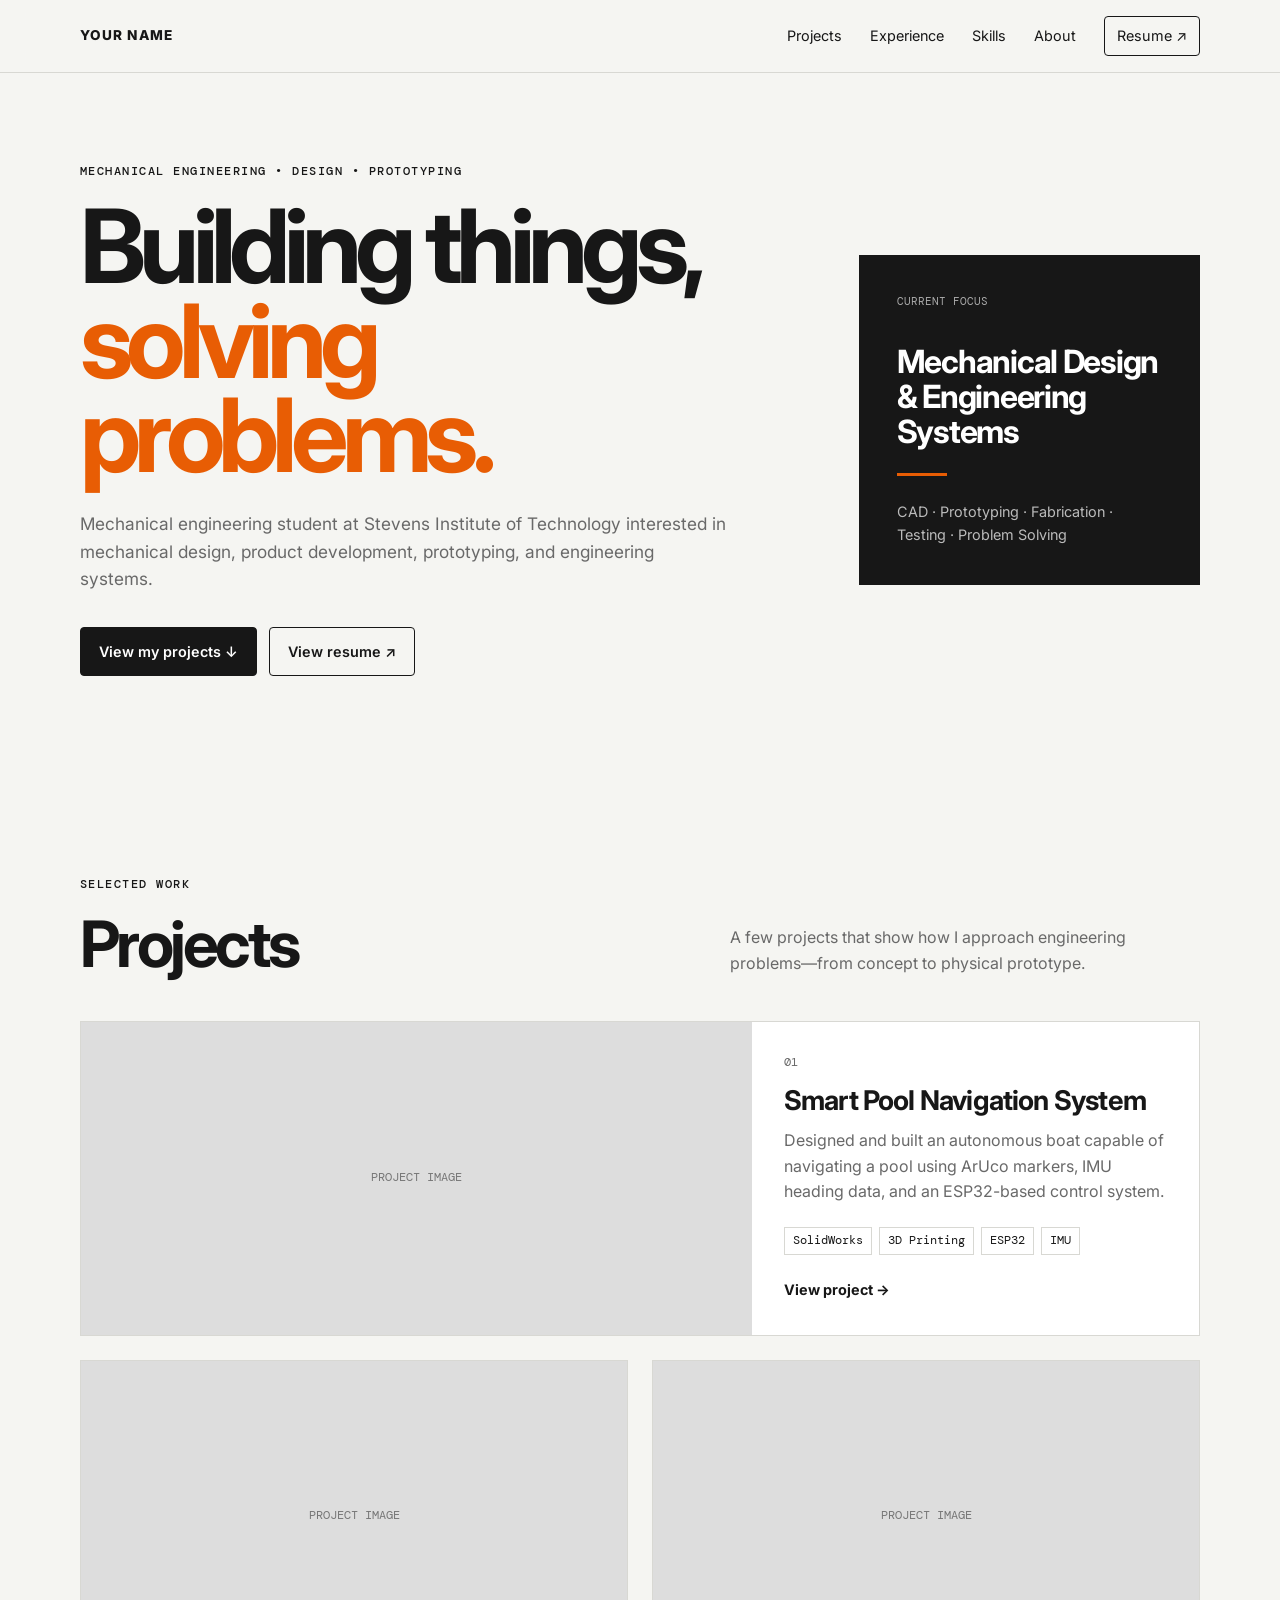
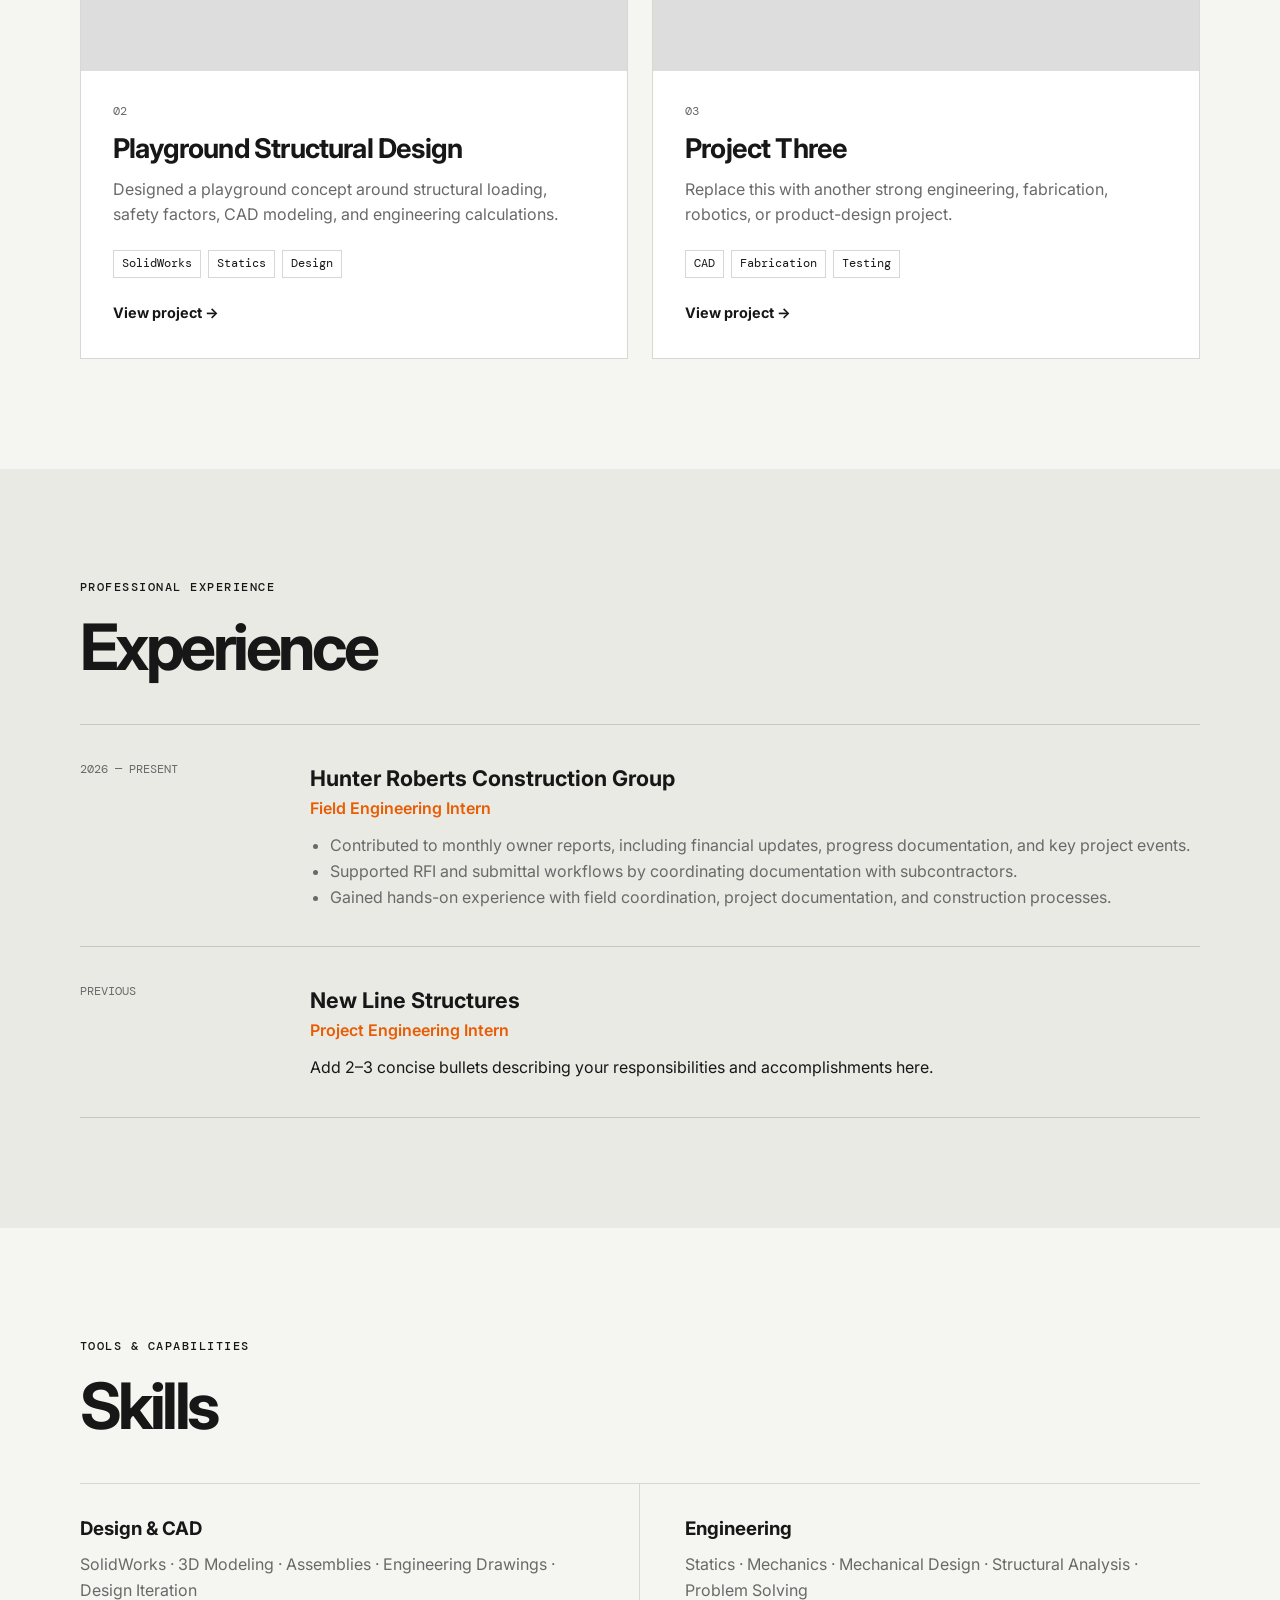
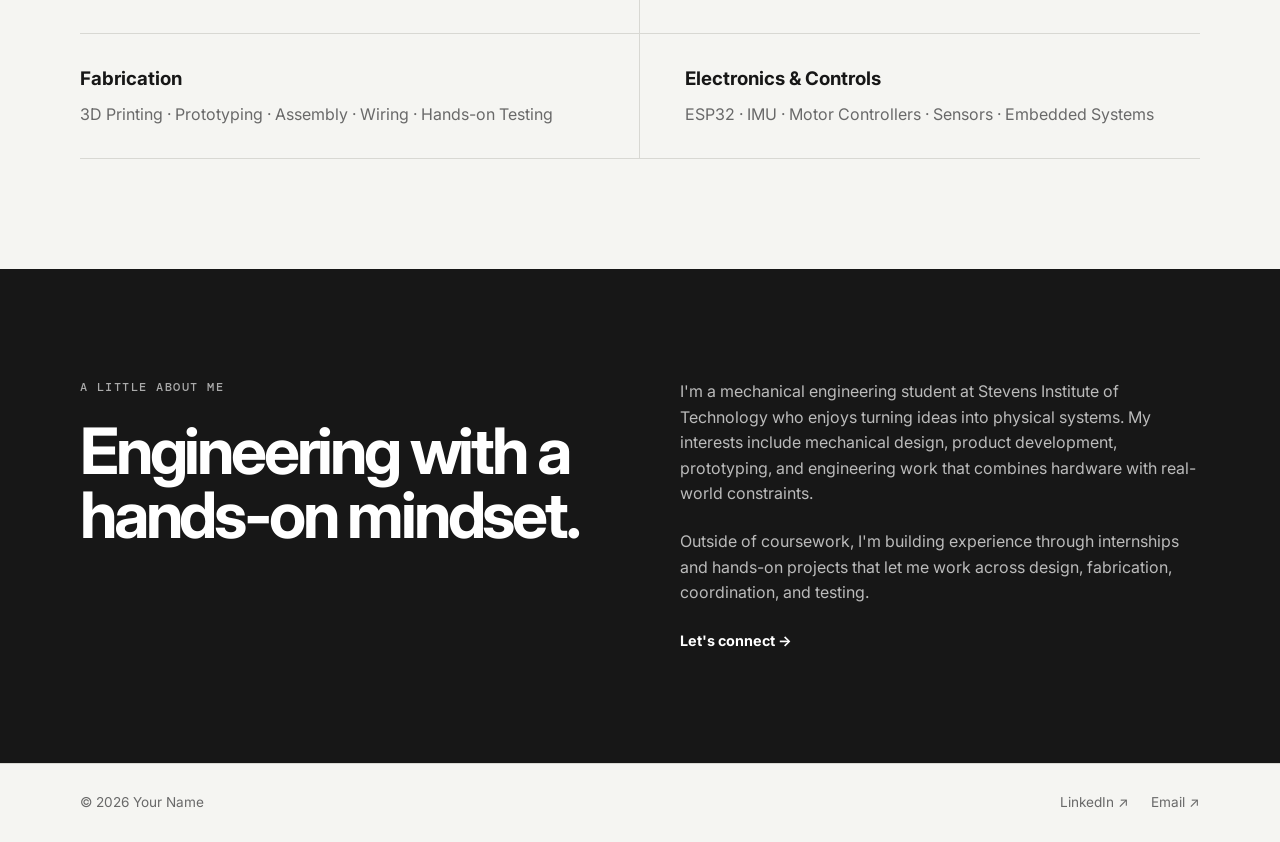
==== index.html @ c4262aea "first commit" ====
<!DOCTYPE html>
<html lang="en">
<head>
  <meta charset="UTF-8">
  <meta name="viewport" content="width=device-width, initial-scale=1.0">
  <meta name="description" content="Mechanical engineering portfolio showcasing design, prototyping, and engineering projects.">
  <title>Your Name | Mechanical Engineering Portfolio</title>
  <link rel="stylesheet" href="styles.css">
</head>
<body>
  <header class="site-header">
    <nav class="nav container">
      <a class="logo" href="#home">YOUR NAME</a>
      <div class="nav-links">
        <a href="#projects">Projects</a>
        <a href="#experience">Experience</a>
        <a href="#skills">Skills</a>
        <a href="#about">About</a>
        <a class="nav-resume" href="resume.pdf" target="_blank">Resume ↗</a>
      </div>
      <button class="menu-button" aria-label="Open menu">☰</button>
    </nav>
  </header>

  <main>
    <section id="home" class="hero container">
      <div class="hero-copy">
        <p class="eyebrow">MECHANICAL ENGINEERING • DESIGN • PROTOTYPING</p>
        <h1>Building things,<br><span>solving problems.</span></h1>
        <p class="hero-text">
          Mechanical engineering student at Stevens Institute of Technology interested in
          mechanical design, product development, prototyping, and engineering systems.
        </p>
        <div class="hero-actions">
          <a class="button primary" href="#projects">View my projects ↓</a>
          <a class="button secondary" href="resume.pdf" target="_blank">View resume ↗</a>
        </div>
      </div>
      <div class="hero-card">
        <div class="hero-card-label">CURRENT FOCUS</div>
        <h2>Mechanical Design<br>& Engineering Systems</h2>
        <div class="hero-card-line"></div>
        <p>CAD · Prototyping · Fabrication · Testing · Problem Solving</p>
      </div>
    </section>

    <section id="projects" class="section container">
      <div class="section-heading">
        <div>
          <p class="eyebrow">SELECTED WORK</p>
          <h2>Projects</h2>
        </div>
        <p class="section-intro">A few projects that show how I approach engineering problems—from concept to physical prototype.</p>
      </div>

      <div class="project-grid">
        <article class="project-card featured">
          <div class="project-image placeholder">
            <span>PROJECT IMAGE</span>
          </div>
          <div class="project-content">
            <p class="project-number">01</p>
            <h3>Smart Pool Navigation System</h3>
            <p>
              Designed and built an autonomous boat capable of navigating a pool using
              ArUco markers, IMU heading data, and an ESP32-based control system.
            </p>
            <div class="tags">
              <span>SolidWorks</span><span>3D Printing</span><span>ESP32</span><span>IMU</span>
            </div>
            <a class="text-link" href="projects/smart-pool.html">View project →</a>
          </div>
        </article>

        <article class="project-card">
          <div class="project-image placeholder">
            <span>PROJECT IMAGE</span>
          </div>
          <div class="project-content">
            <p class="project-number">02</p>
            <h3>Playground Structural Design</h3>
            <p>
              Designed a playground concept around structural loading, safety factors,
              CAD modeling, and engineering calculations.
            </p>
            <div class="tags">
              <span>SolidWorks</span><span>Statics</span><span>Design</span>
            </div>
            <a class="text-link" href="projects/playground.html">View project →</a>
          </div>
        </article>

        <article class="project-card">
          <div class="project-image placeholder">
            <span>PROJECT IMAGE</span>
          </div>
          <div class="project-content">
            <p class="project-number">03</p>
            <h3>Project Three</h3>
            <p>Replace this with another strong engineering, fabrication, robotics, or product-design project.</p>
            <div class="tags">
              <span>CAD</span><span>Fabrication</span><span>Testing</span>
            </div>
            <a class="text-link" href="projects/project-three.html">View project →</a>
          </div>
        </article>
      </div>
    </section>

    <section id="experience" class="section section-alt">
      <div class="container">
        <div class="section-heading">
          <div>
            <p class="eyebrow">PROFESSIONAL EXPERIENCE</p>
            <h2>Experience</h2>
          </div>
        </div>

        <div class="experience-list">
          <article class="experience-item">
            <div class="experience-date">2026 — PRESENT</div>
            <div>
              <h3>Hunter Roberts Construction Group</h3>
              <p class="role">Field Engineering Intern</p>
              <ul>
                <li>Contributed to monthly owner reports, including financial updates, progress documentation, and key project events.</li>
                <li>Supported RFI and submittal workflows by coordinating documentation with subcontractors.</li>
                <li>Gained hands-on experience with field coordination, project documentation, and construction processes.</li>
              </ul>
            </div>
          </article>

          <article class="experience-item">
            <div class="experience-date">PREVIOUS</div>
            <div>
              <h3>New Line Structures</h3>
              <p class="role">Project Engineering Intern</p>
              <p>Add 2–3 concise bullets describing your responsibilities and accomplishments here.</p>
            </div>
          </article>
        </div>
      </div>
    </section>

    <section id="skills" class="section container">
      <div class="section-heading">
        <div>
          <p class="eyebrow">TOOLS & CAPABILITIES</p>
          <h2>Skills</h2>
        </div>
      </div>

      <div class="skills-grid">
        <div class="skill-group">
          <h3>Design & CAD</h3>
          <p>SolidWorks · 3D Modeling · Assemblies · Engineering Drawings · Design Iteration</p>
        </div>
        <div class="skill-group">
          <h3>Engineering</h3>
          <p>Statics · Mechanics · Mechanical Design · Structural Analysis · Problem Solving</p>
        </div>
        <div class="skill-group">
          <h3>Fabrication</h3>
          <p>3D Printing · Prototyping · Assembly · Wiring · Hands-on Testing</p>
        </div>
        <div class="skill-group">
          <h3>Electronics & Controls</h3>
          <p>ESP32 · IMU · Motor Controllers · Sensors · Embedded Systems</p>
        </div>
      </div>
    </section>

    <section id="about" class="section about-section">
      <div class="container about-grid">
        <div>
          <p class="eyebrow">A LITTLE ABOUT ME</p>
          <h2>Engineering with a hands-on mindset.</h2>
        </div>
        <div>
          <p>
            I'm a mechanical engineering student at Stevens Institute of Technology who
            enjoys turning ideas into physical systems. My interests include mechanical
            design, product development, prototyping, and engineering work that combines
            hardware with real-world constraints.
          </p>
          <p>
            Outside of coursework, I'm building experience through internships and
            hands-on projects that let me work across design, fabrication, coordination,
            and testing.
          </p>
          <a class="text-link" href="mailto:your.email@example.com">Let's connect →</a>
        </div>
      </div>
    </section>
  </main>

  <footer class="footer">
    <div class="container footer-inner">
      <p>© 2026 Your Name</p>
      <div>
        <a href="https://www.linkedin.com/" target="_blank" rel="noopener">LinkedIn ↗</a>
        <a href="mailto:your.email@example.com">Email ↗</a>
      </div>
    </div>
  </footer>

  <script src="script.js"></script>
</body>
</html>
---- styles.css ----
@import url('https://fonts.googleapis.com/css2?family=DM+Mono:wght@400;500&family=Inter:wght@400;500;600;700;800&display=swap');

:root {
  --bg: #f5f5f2;
  --surface: #ffffff;
  --text: #171717;
  --muted: #696969;
  --line: #d8d8d3;
  --accent: #e85d04;
  --max: 1120px;
}

* { box-sizing: border-box; margin: 0; padding: 0; }

html { scroll-behavior: smooth; }

body {
  background: var(--bg);
  color: var(--text);
  font-family: Inter, Arial, sans-serif;
  line-height: 1.6;
}

a { color: inherit; text-decoration: none; }

.container {
  width: min(calc(100% - 48px), var(--max));
  margin-inline: auto;
}

.site-header {
  position: sticky;
  top: 0;
  z-index: 10;
  background: rgba(245,245,242,.92);
  backdrop-filter: blur(12px);
  border-bottom: 1px solid var(--line);
}

.nav {
  height: 72px;
  display: flex;
  align-items: center;
  justify-content: space-between;
}

.logo {
  font-size: .85rem;
  font-weight: 800;
  letter-spacing: .08em;
}

.nav-links { display: flex; gap: 28px; align-items: center; font-size: .9rem; }
.nav-links a:hover, .footer a:hover, .text-link:hover { color: var(--accent); }
.nav-resume { border: 1px solid var(--text); padding: 7px 12px; border-radius: 4px; }
.menu-button { display: none; background: none; border: 0; font-size: 1.4rem; }

.hero {
  min-height: 680px;
  display: grid;
  grid-template-columns: 1.35fr .65fr;
  align-items: center;
  gap: 70px;
  padding-block: 90px;
}

.eyebrow {
  font-family: "DM Mono", monospace;
  font-size: .72rem;
  letter-spacing: .13em;
  font-weight: 500;
  margin-bottom: 18px;
}

.hero h1 {
  font-size: clamp(3.6rem, 8vw, 7rem);
  line-height: .92;
  letter-spacing: -.065em;
  margin-bottom: 28px;
}

.hero h1 span { color: var(--accent); }

.hero-text {
  max-width: 650px;
  color: var(--muted);
  font-size: 1.08rem;
}

.hero-actions { display: flex; gap: 12px; margin-top: 34px; flex-wrap: wrap; }

.button {
  display: inline-block;
  padding: 12px 18px;
  border: 1px solid var(--text);
  border-radius: 4px;
  font-weight: 600;
  font-size: .9rem;
}
.button.primary { background: var(--text); color: white; }
.button:hover { transform: translateY(-1px); }

.hero-card {
  background: var(--text);
  color: white;
  padding: 38px;
  min-height: 330px;
  display: flex;
  flex-direction: column;
  justify-content: flex-end;
}
.hero-card-label { font-family: "DM Mono", monospace; font-size: .7rem; color: #aaa; margin-bottom: auto; }
.hero-card h2 { font-size: 2rem; line-height: 1.1; letter-spacing: -.04em; }
.hero-card-line { width: 50px; height: 3px; background: var(--accent); margin: 24px 0; }
.hero-card p { color: #bbb; font-size: .9rem; }

.section { padding-block: 110px; }
.section-alt { background: #eaeae5; padding-block: 110px; }

.section-heading {
  display: flex;
  justify-content: space-between;
  gap: 40px;
  align-items: end;
  margin-bottom: 45px;
}
.section h2 { font-size: clamp(2.5rem, 5vw, 4rem); letter-spacing: -.055em; line-height: 1; }
.section-intro { max-width: 470px; color: var(--muted); }

.project-grid { display: grid; grid-template-columns: repeat(2, 1fr); gap: 24px; }
.project-card { background: var(--surface); border: 1px solid var(--line); }
.project-card.featured { grid-column: span 2; display: grid; grid-template-columns: 1.2fr .8fr; }
.project-image {
  min-height: 310px;
  display: grid;
  place-items: center;
  background: #ddd;
}
.placeholder span { font-family: "DM Mono", monospace; font-size: .72rem; color: #777; }
.project-content { padding: 32px; }
.project-number { font-family: "DM Mono", monospace; font-size: .72rem; color: var(--accent); margin-bottom: 12px; }
.project-content h3 { font-size: 1.7rem; line-height: 1.15; margin-bottom: 12px; letter-spacing: -.03em; }
.project-content p { color: var(--muted); }
.tags { display: flex; flex-wrap: wrap; gap: 7px; margin: 22px 0; }
.tags span { border: 1px solid var(--line); padding: 4px 8px; font-size: .72rem; font-family: "DM Mono", monospace; }
.text-link { font-weight: 700; font-size: .9rem; }

.experience-list { border-top: 1px solid #c8c8c3; }
.experience-item {
  display: grid;
  grid-template-columns: 190px 1fr;
  gap: 40px;
  padding: 36px 0;
  border-bottom: 1px solid #c8c8c3;
}
.experience-date { font-family: "DM Mono", monospace; font-size: .72rem; color: var(--muted); }
.experience-item h3 { font-size: 1.35rem; }
.role { color: var(--accent); font-weight: 600; margin-bottom: 12px; }
.experience-item ul { padding-left: 20px; color: var(--muted); }

.skills-grid { display: grid; grid-template-columns: repeat(2, 1fr); border-top: 1px solid var(--line); }
.skill-group { padding: 30px 0; border-bottom: 1px solid var(--line); }
.skill-group:nth-child(odd) { padding-right: 45px; border-right: 1px solid var(--line); }
.skill-group:nth-child(even) { padding-left: 45px; }
.skill-group h3 { margin-bottom: 8px; }
.skill-group p { color: var(--muted); }

.about-section { background: var(--text); color: white; }
.about-grid { display: grid; grid-template-columns: 1fr 1fr; gap: 80px; }
.about-section .eyebrow { color: #aaa; }
.about-section h2 { font-size: clamp(2.4rem, 5vw, 4.5rem); line-height: 1; letter-spacing: -.05em; }
.about-section p { color: #bbb; margin-bottom: 22px; }
.about-section .text-link { color: white; }

.footer { padding: 28px 0; border-top: 1px solid var(--line); }
.footer-inner { display: flex; justify-content: space-between; color: var(--muted); font-size: .85rem; }
.footer-inner div { display: flex; gap: 22px; }

@media (max-width: 800px) {
  .container { width: min(calc(100% - 32px), var(--max)); }
  .nav-links { display: none; position: absolute; top: 72px; left: 0; right: 0; background: var(--bg); padding: 20px 24px; border-bottom: 1px solid var(--line); flex-direction: column; align-items: flex-start; }
  .nav-links.open { display: flex; }
  .menu-button { display: block; }
  .hero { grid-template-columns: 1fr; min-height: auto; padding-block: 80px; }
  .hero-card { min-height: 260px; }
  .section-heading { display: block; }
  .section-intro { margin-top: 20px; }
  .project-grid { grid-template-columns: 1fr; }
  .project-card.featured { grid-column: auto; display: block; }
  .experience-item { grid-template-columns: 1fr; gap: 8px; }
  .skills-grid { grid-template-columns: 1fr; }
  .skill-group:nth-child(odd) { padding-right: 0; border-right: 0; }
  .skill-group:nth-child(even) { padding-left: 0; }
  .about-grid { grid-template-columns: 1fr; gap: 40px; }
}
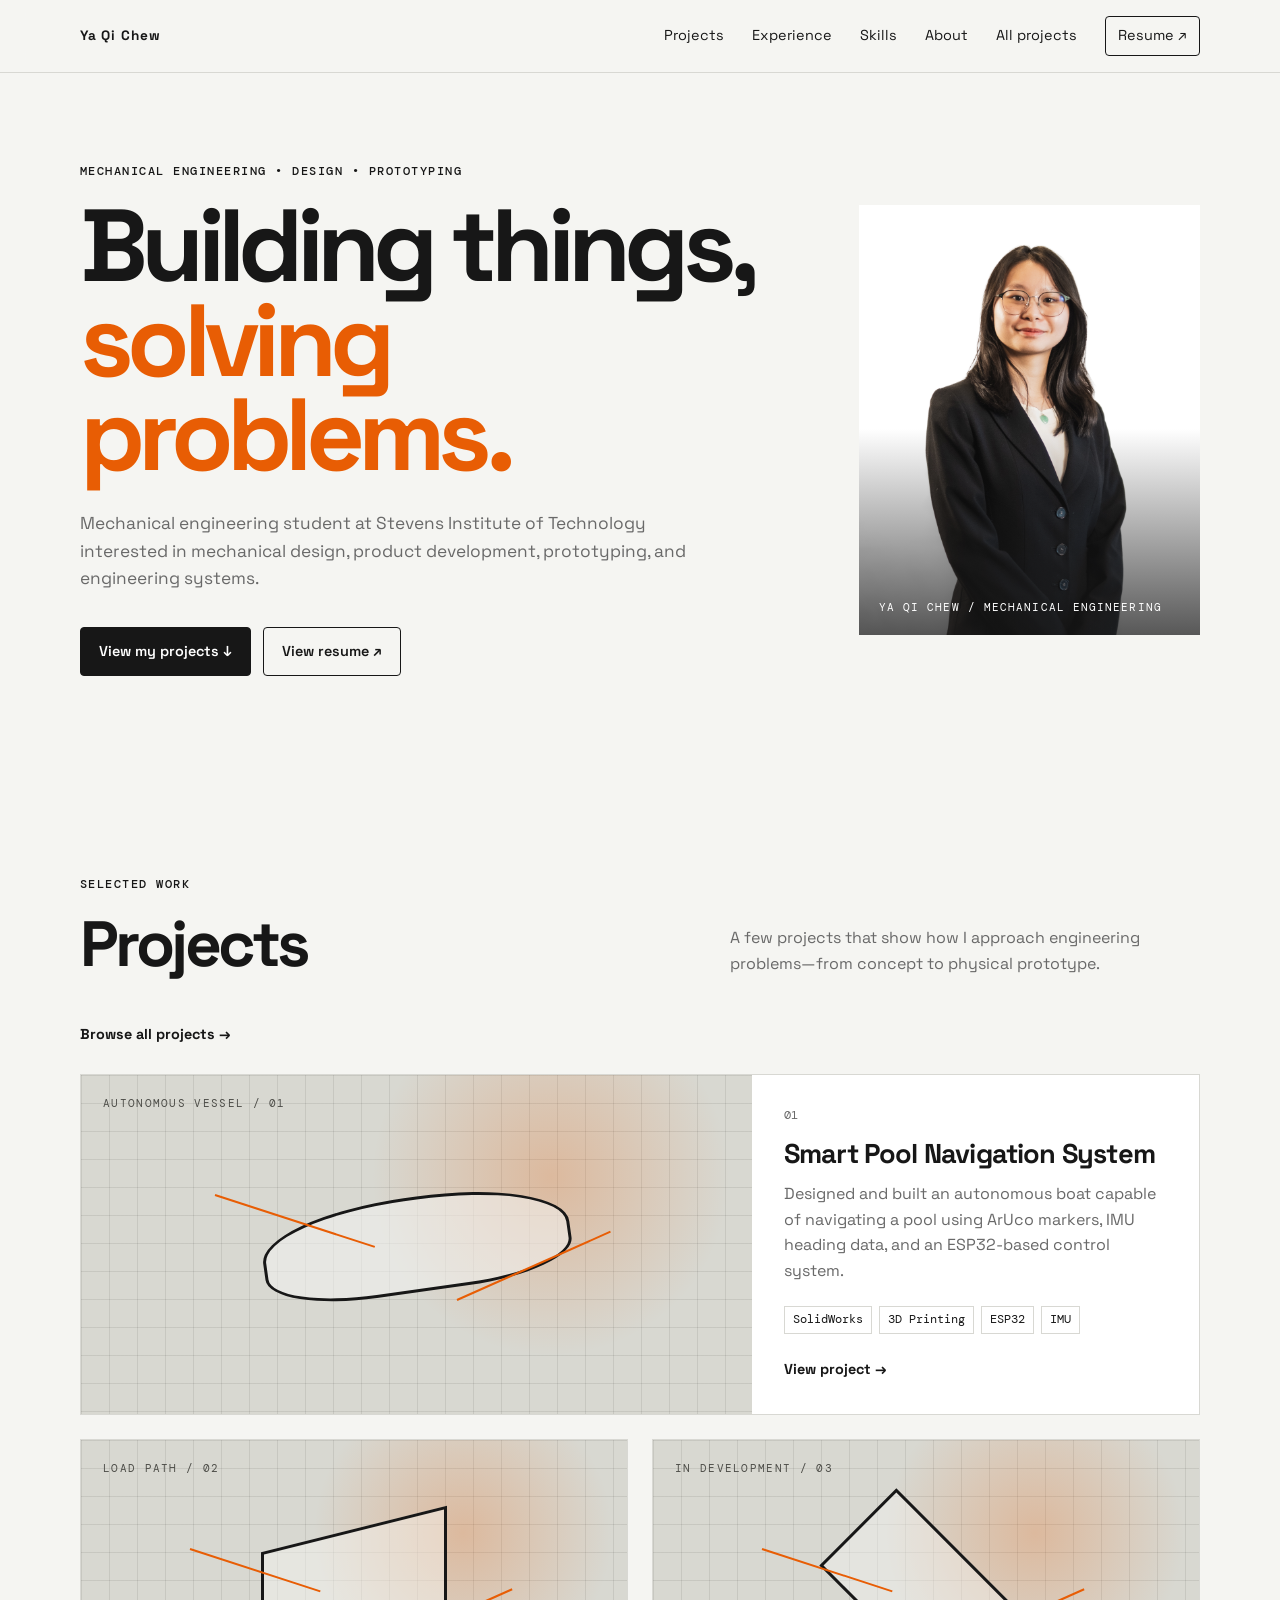
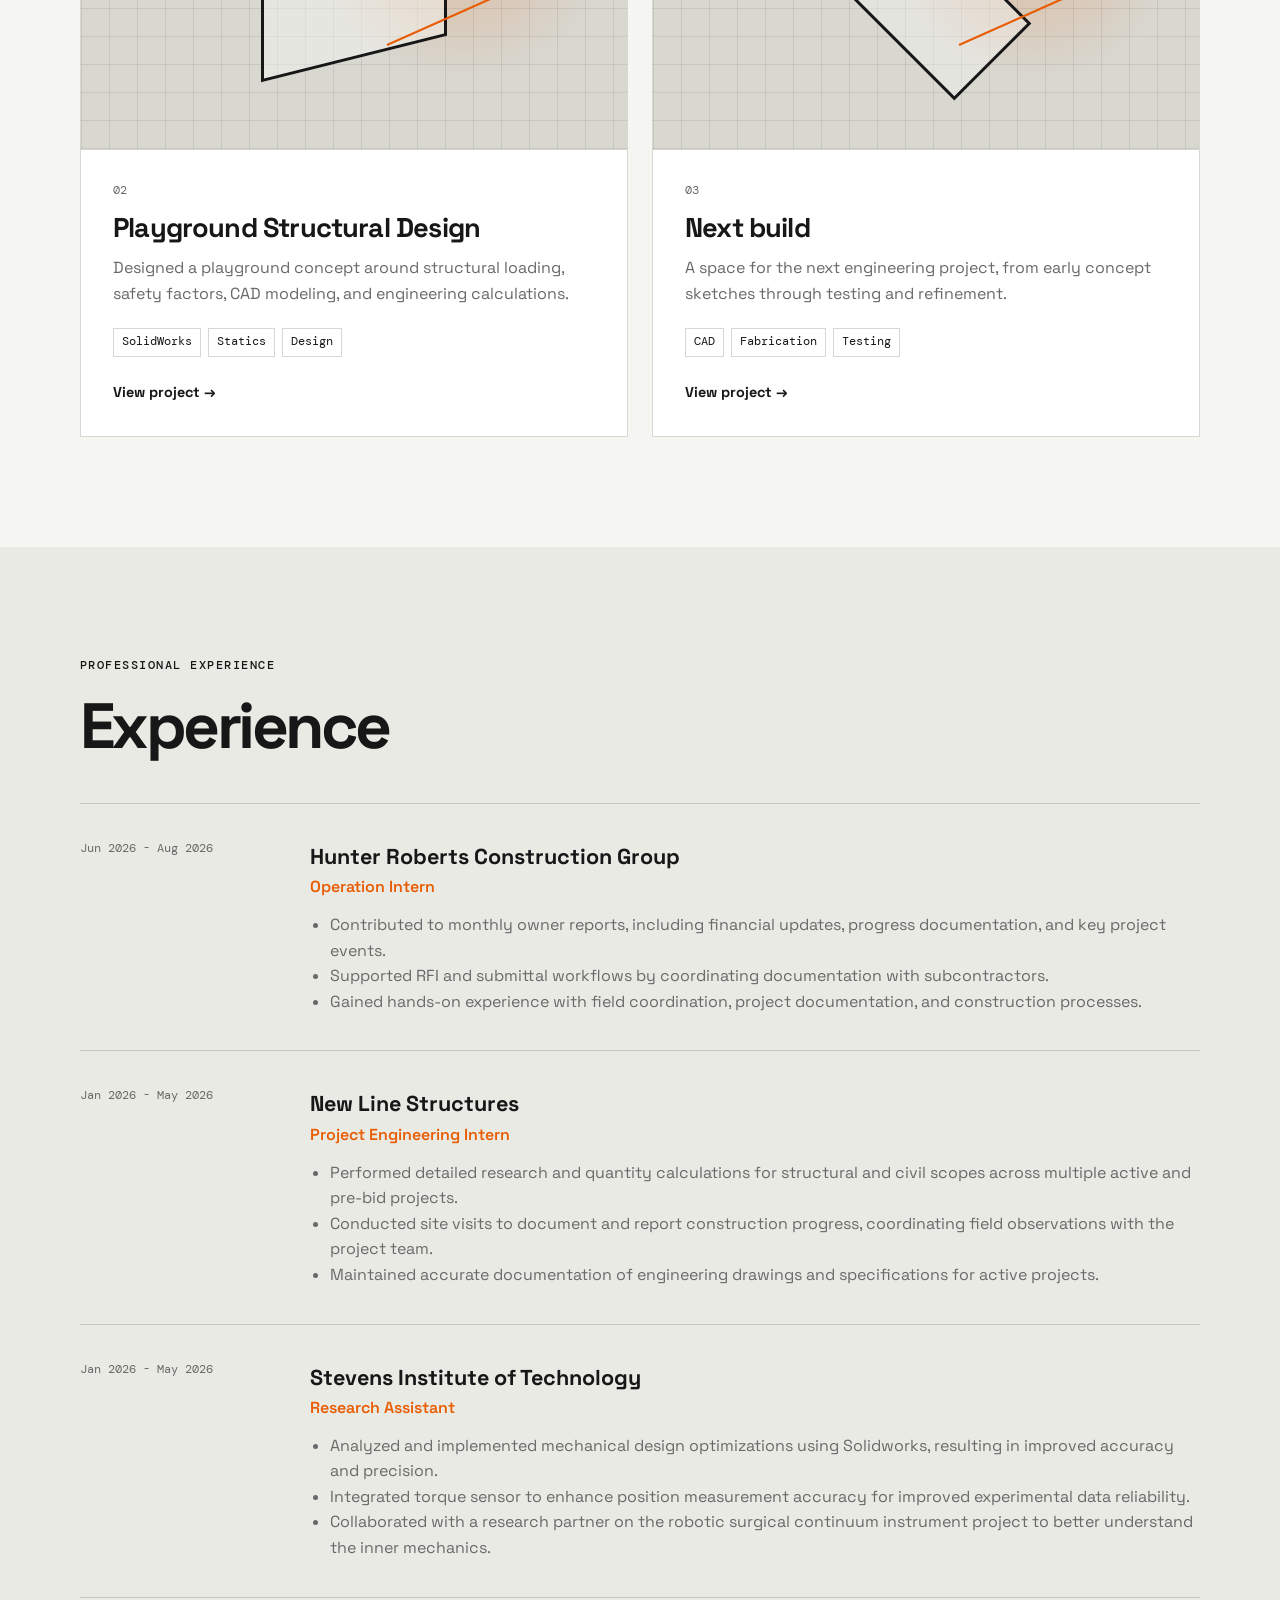
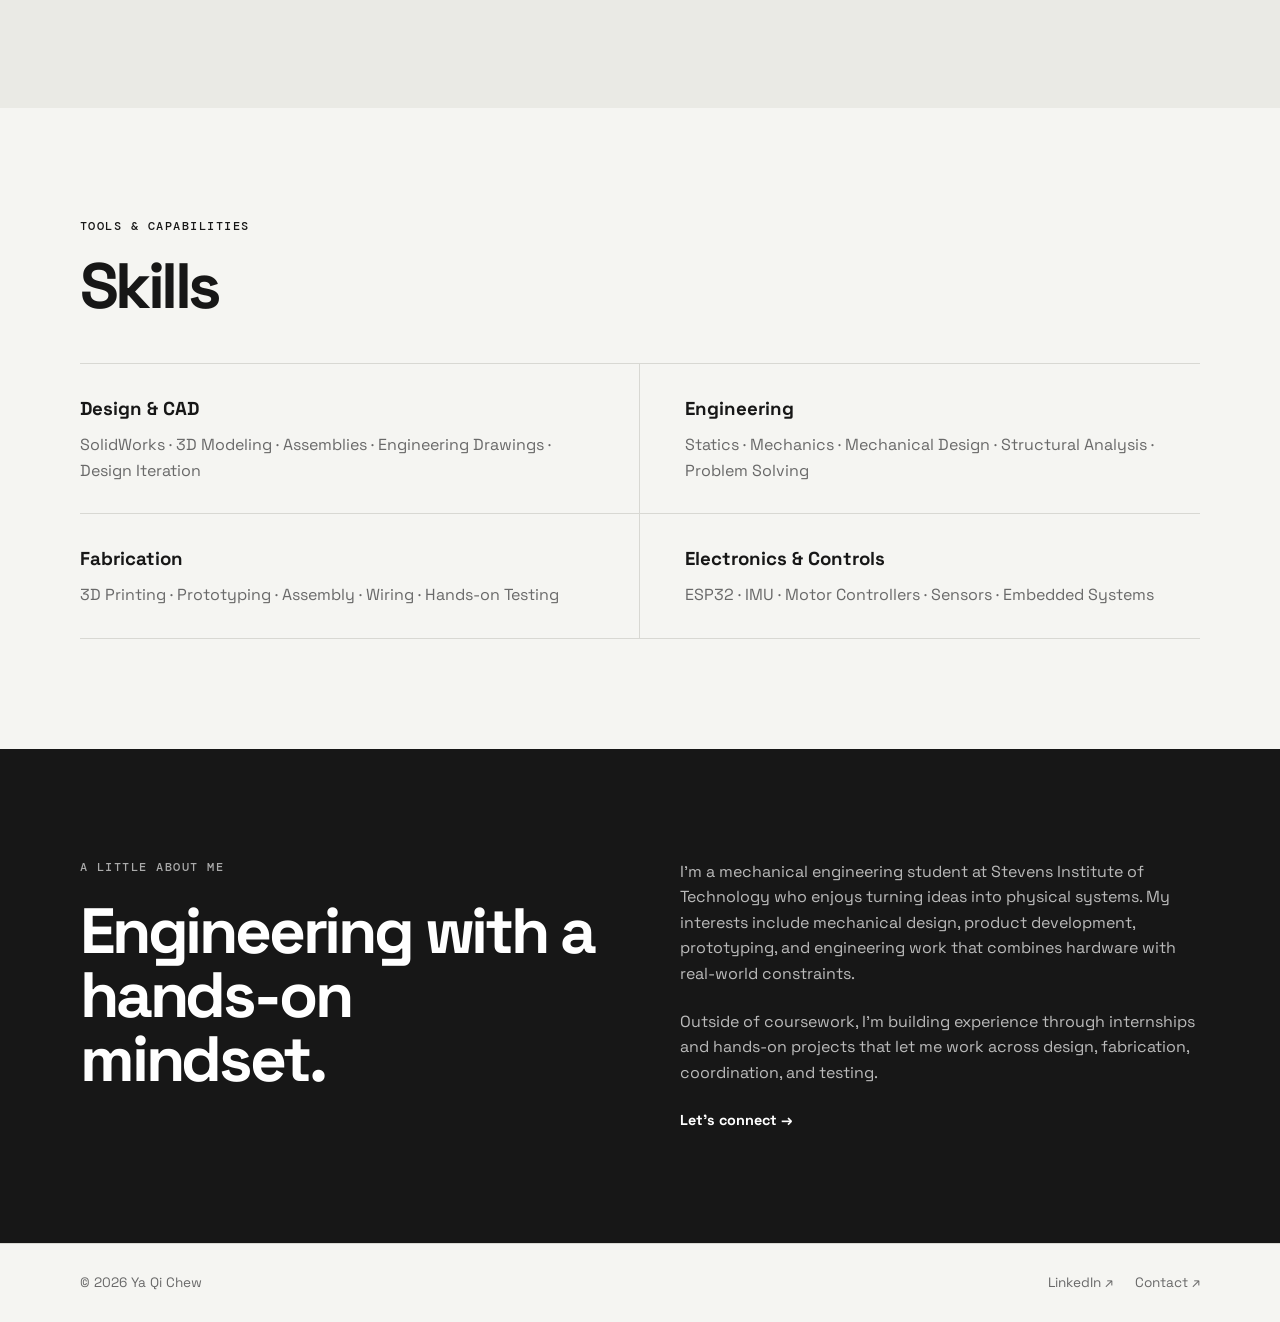
==== commit 42298730: "first draft" ====
--- a/index.html
+++ b/index.html
@@ -3,22 +3,23 @@
 <head>
   <meta charset="UTF-8">
   <meta name="viewport" content="width=device-width, initial-scale=1.0">
-  <meta name="description" content="Mechanical engineering portfolio showcasing design, prototyping, and engineering projects.">
-  <title>Your Name | Mechanical Engineering Portfolio</title>
+  <meta name="description" content="Engineering portfolio showcasing design, prototyping, and engineering projects.">
+  <title>Ya Qi Chew | Mechanical Engineering Portfolio</title>
   <link rel="stylesheet" href="styles.css">
 </head>
 <body>
   <header class="site-header">
     <nav class="nav container">
-      <a class="logo" href="#home">YOUR NAME</a>
-      <div class="nav-links">
+      <a class="logo" href="#home">Ya Qi Chew</a>
+      <div class="nav-links" id="site-navigation">
         <a href="#projects">Projects</a>
         <a href="#experience">Experience</a>
         <a href="#skills">Skills</a>
         <a href="#about">About</a>
+        <a href="projects.html">All projects</a>
         <a class="nav-resume" href="resume.pdf" target="_blank">Resume ↗</a>
       </div>
-      <button class="menu-button" aria-label="Open menu">☰</button>
+      <button class="menu-button" aria-label="Open menu" aria-expanded="false" aria-controls="site-navigation">☰</button>
     </nav>
   </header>
 
@@ -36,11 +37,9 @@
           <a class="button secondary" href="resume.pdf" target="_blank">View resume ↗</a>
         </div>
       </div>
-      <div class="hero-card">
-        <div class="hero-card-label">CURRENT FOCUS</div>
-        <h2>Mechanical Design<br>& Engineering Systems</h2>
-        <div class="hero-card-line"></div>
-        <p>CAD · Prototyping · Fabrication · Testing · Problem Solving</p>
+      <div class="hero-photo">
+        <img src="Pictures/YaQiChew-2.jpg" alt="Portrait of Ya Qi Chew">
+        <p class="hero-photo-caption">YA QI CHEW / MECHANICAL ENGINEERING</p>
       </div>
     </section>
 
@@ -53,10 +52,15 @@
         <p class="section-intro">A few projects that show how I approach engineering problems—from concept to physical prototype.</p>
       </div>
 
+      <a class="text-link project-archive-link" href="projects.html">Browse all projects →</a>
+
       <div class="project-grid">
         <article class="project-card featured">
-          <div class="project-image placeholder">
-            <span>PROJECT IMAGE</span>
+          <div class="project-image schematic schematic-boat" role="img" aria-label="Schematic illustration of the autonomous boat project">
+            <span class="schematic-label">AUTONOMOUS VESSEL / 01</span>
+            <span class="schematic-shape"></span>
+            <span class="schematic-line line-one"></span>
+            <span class="schematic-line line-two"></span>
           </div>
           <div class="project-content">
             <p class="project-number">01</p>
@@ -73,8 +77,11 @@
         </article>
 
         <article class="project-card">
-          <div class="project-image placeholder">
-            <span>PROJECT IMAGE</span>
+          <div class="project-image schematic schematic-playground" role="img" aria-label="Schematic illustration of playground structural design">
+            <span class="schematic-label">LOAD PATH / 02</span>
+            <span class="schematic-shape"></span>
+            <span class="schematic-line line-one"></span>
+            <span class="schematic-line line-two"></span>
           </div>
           <div class="project-content">
             <p class="project-number">02</p>
@@ -91,13 +98,16 @@
         </article>
 
         <article class="project-card">
-          <div class="project-image placeholder">
-            <span>PROJECT IMAGE</span>
+          <div class="project-image schematic schematic-next" role="img" aria-label="Abstract engineering schematic for a future project">
+            <span class="schematic-label">IN DEVELOPMENT / 03</span>
+            <span class="schematic-shape"></span>
+            <span class="schematic-line line-one"></span>
+            <span class="schematic-line line-two"></span>
           </div>
           <div class="project-content">
             <p class="project-number">03</p>
-            <h3>Project Three</h3>
-            <p>Replace this with another strong engineering, fabrication, robotics, or product-design project.</p>
+            <h3>Next build</h3>
+            <p>A space for the next engineering project, from early concept sketches through testing and refinement.</p>
             <div class="tags">
               <span>CAD</span><span>Fabrication</span><span>Testing</span>
             </div>
@@ -118,10 +128,10 @@
 
         <div class="experience-list">
           <article class="experience-item">
-            <div class="experience-date">2026 — PRESENT</div>
+            <div class="experience-date">Jun 2026 - Aug 2026</div>
             <div>
               <h3>Hunter Roberts Construction Group</h3>
-              <p class="role">Field Engineering Intern</p>
+              <p class="role">Operation Intern</p>
               <ul>
                 <li>Contributed to monthly owner reports, including financial updates, progress documentation, and key project events.</li>
                 <li>Supported RFI and submittal workflows by coordinating documentation with subcontractors.</li>
@@ -131,11 +141,28 @@
           </article>
 
           <article class="experience-item">
-            <div class="experience-date">PREVIOUS</div>
+            <div class="experience-date">Jan 2026 - May 2026</div>
             <div>
               <h3>New Line Structures</h3>
               <p class="role">Project Engineering Intern</p>
-              <p>Add 2–3 concise bullets describing your responsibilities and accomplishments here.</p>
+              <ul>
+                <li>Performed detailed research and quantity calculations for structural and civil scopes across multiple active and pre-bid projects.</li>
+                <li>Conducted site visits to document and report construction progress, coordinating field observations with the project team.</li>
+                <li>Maintained accurate documentation of engineering drawings and specifications for active projects.</li>
+              </ul>
+            </div>
+          </article>
+
+          <article class="experience-item">
+            <div class="experience-date">Jan 2026 - May 2026</div>
+            <div>
+              <h3>Stevens Institute of Technology</h3>
+              <p class="role">Research Assistant</p>
+              <ul>
+                <li>Analyzed and implemented mechanical design optimizations using Solidworks, resulting in improved accuracy and precision.</li>
+                <li>Integrated torque sensor to enhance position measurement accuracy for improved experimental data reliability.</li>
+                <li>Collaborated with a research partner on the robotic surgical continuum instrument project to better understand the inner mechanics.</li>
+              </ul>
             </div>
           </article>
         </div>
@@ -188,7 +215,7 @@
             hands-on projects that let me work across design, fabrication, coordination,
             and testing.
           </p>
-          <a class="text-link" href="mailto:your.email@example.com">Let's connect →</a>
+          <a class="text-link" href="contact.html">Let's connect →</a>
         </div>
       </div>
     </section>
@@ -196,10 +223,10 @@
 
   <footer class="footer">
     <div class="container footer-inner">
-      <p>© 2026 Your Name</p>
+      <p>© 2026 Ya Qi Chew</p>
       <div>
-        <a href="https://www.linkedin.com/" target="_blank" rel="noopener">LinkedIn ↗</a>
-        <a href="mailto:your.email@example.com">Email ↗</a>
+        <a href="https://www.linkedin.com/in/yaqichew" target="_blank" rel="noopener">LinkedIn ↗</a>
+        <a href="contact.html">Contact ↗</a>
       </div>
     </div>
   </footer>
--- a/styles.css
+++ b/styles.css
@@ -1,4 +1,4 @@
-@import url('https://fonts.googleapis.com/css2?family=DM+Mono:wght@400;500&family=Inter:wght@400;500;600;700;800&display=swap');
+@import url('https://fonts.googleapis.com/css2?family=DM+Mono:wght@400;500&family=Space+Grotesk:wght@400;500;600;700&display=swap');
 
 :root {
   --bg: #f5f5f2;
@@ -17,11 +17,23 @@
 body {
   background: var(--bg);
   color: var(--text);
-  font-family: Inter, Arial, sans-serif;
+  font-family: "Space Grotesk", sans-serif;
   line-height: 1.6;
 }
 
 a { color: inherit; text-decoration: none; }
+
+.visually-hidden {
+  position: absolute;
+  width: 1px;
+  height: 1px;
+  padding: 0;
+  margin: -1px;
+  overflow: hidden;
+  clip: rect(0, 0, 0, 0);
+  white-space: nowrap;
+  border: 0;
+}
 
 .container {
   width: min(calc(100% - 48px), var(--max));
@@ -62,6 +74,7 @@
   align-items: center;
   gap: 70px;
   padding-block: 90px;
+  animation: reveal-up .7s ease both;
 }
 
 .eyebrow {
@@ -100,19 +113,10 @@
 .button.primary { background: var(--text); color: white; }
 .button:hover { transform: translateY(-1px); }
 
-.hero-card {
-  background: var(--text);
-  color: white;
-  padding: 38px;
-  min-height: 330px;
-  display: flex;
-  flex-direction: column;
-  justify-content: flex-end;
-}
-.hero-card-label { font-family: "DM Mono", monospace; font-size: .7rem; color: #aaa; margin-bottom: auto; }
-.hero-card h2 { font-size: 2rem; line-height: 1.1; letter-spacing: -.04em; }
-.hero-card-line { width: 50px; height: 3px; background: var(--accent); margin: 24px 0; }
-.hero-card p { color: #bbb; font-size: .9rem; }
+.hero-photo { position: relative; min-height: 430px; background: #d8d8d1; overflow: hidden; }
+.hero-photo::after { content: ""; position: absolute; inset: 0; background: linear-gradient(180deg, transparent 52%, rgba(23,23,23,.72)); pointer-events: none; }
+.hero-photo img { width: 100%; height: 100%; min-height: 430px; display: block; object-fit: cover; object-position: center; }
+.hero-photo-caption { position: absolute; z-index: 1; right: 20px; bottom: 18px; left: 20px; color: white; font-family: "DM Mono", monospace; font-size: .68rem; letter-spacing: .1em; }
 
 .section { padding-block: 110px; }
 .section-alt { background: #eaeae5; padding-block: 110px; }
@@ -126,6 +130,7 @@
 }
 .section h2 { font-size: clamp(2.5rem, 5vw, 4rem); letter-spacing: -.055em; line-height: 1; }
 .section-intro { max-width: 470px; color: var(--muted); }
+.project-archive-link { display: inline-block; margin: -18px 0 28px; }
 
 .project-grid { display: grid; grid-template-columns: repeat(2, 1fr); gap: 24px; }
 .project-card { background: var(--surface); border: 1px solid var(--line); }
@@ -134,9 +139,27 @@
   min-height: 310px;
   display: grid;
   place-items: center;
-  background: #ddd;
-}
-.placeholder span { font-family: "DM Mono", monospace; font-size: .72rem; color: #777; }
+  position: relative;
+  overflow: hidden;
+  background: #d8d8d1;
+}
+.schematic { isolation: isolate; }
+.schematic::before, .schematic::after {
+  content: "";
+  position: absolute;
+  inset: 0;
+  background-image: linear-gradient(rgba(23,23,23,.09) 1px, transparent 1px), linear-gradient(90deg, rgba(23,23,23,.09) 1px, transparent 1px);
+  background-size: 28px 28px;
+}
+.schematic::after { background: radial-gradient(circle at 70% 30%, rgba(232,93,4,.25), transparent 34%); }
+.schematic-label { position: absolute; z-index: 2; top: 20px; left: 22px; font-family: "DM Mono", monospace; font-size: .68rem; letter-spacing: .12em; color: #4e4e49; }
+.schematic-shape { position: absolute; z-index: 1; width: 46%; height: 28%; border: 3px solid var(--text); transform: rotate(-8deg); }
+.schematic-boat .schematic-shape { border-radius: 48% 48% 35% 35%; background: rgba(245,245,242,.55); }
+.schematic-playground .schematic-shape { width: 34%; height: 42%; transform: skewY(-14deg); background: rgba(245,245,242,.45); }
+.schematic-next .schematic-shape { width: 35%; height: 35%; transform: rotate(45deg); background: rgba(245,245,242,.4); }
+.schematic-line { position: absolute; z-index: 2; display: block; width: 25%; height: 2px; background: var(--accent); transform-origin: left; }
+.line-one { top: 35%; left: 20%; transform: rotate(18deg); }
+.line-two { top: 66%; left: 56%; transform: rotate(-24deg); }
 .project-content { padding: 32px; }
 .project-number { font-family: "DM Mono", monospace; font-size: .72rem; color: var(--accent); margin-bottom: 12px; }
 .project-content h3 { font-size: 1.7rem; line-height: 1.15; margin-bottom: 12px; letter-spacing: -.03em; }
@@ -176,13 +199,23 @@
 .footer-inner { display: flex; justify-content: space-between; color: var(--muted); font-size: .85rem; }
 .footer-inner div { display: flex; gap: 22px; }
 
+@keyframes reveal-up {
+  from { opacity: 0; transform: translateY(18px); }
+  to { opacity: 1; transform: translateY(0); }
+}
+
+@media (prefers-reduced-motion: reduce) {
+  html { scroll-behavior: auto; }
+  *, *::before, *::after { animation-duration: .01ms !important; transition-duration: .01ms !important; }
+}
+
 @media (max-width: 800px) {
   .container { width: min(calc(100% - 32px), var(--max)); }
   .nav-links { display: none; position: absolute; top: 72px; left: 0; right: 0; background: var(--bg); padding: 20px 24px; border-bottom: 1px solid var(--line); flex-direction: column; align-items: flex-start; }
   .nav-links.open { display: flex; }
   .menu-button { display: block; }
   .hero { grid-template-columns: 1fr; min-height: auto; padding-block: 80px; }
-  .hero-card { min-height: 260px; }
+  .hero-photo, .hero-photo img { min-height: 360px; }
   .section-heading { display: block; }
   .section-intro { margin-top: 20px; }
   .project-grid { grid-template-columns: 1fr; }
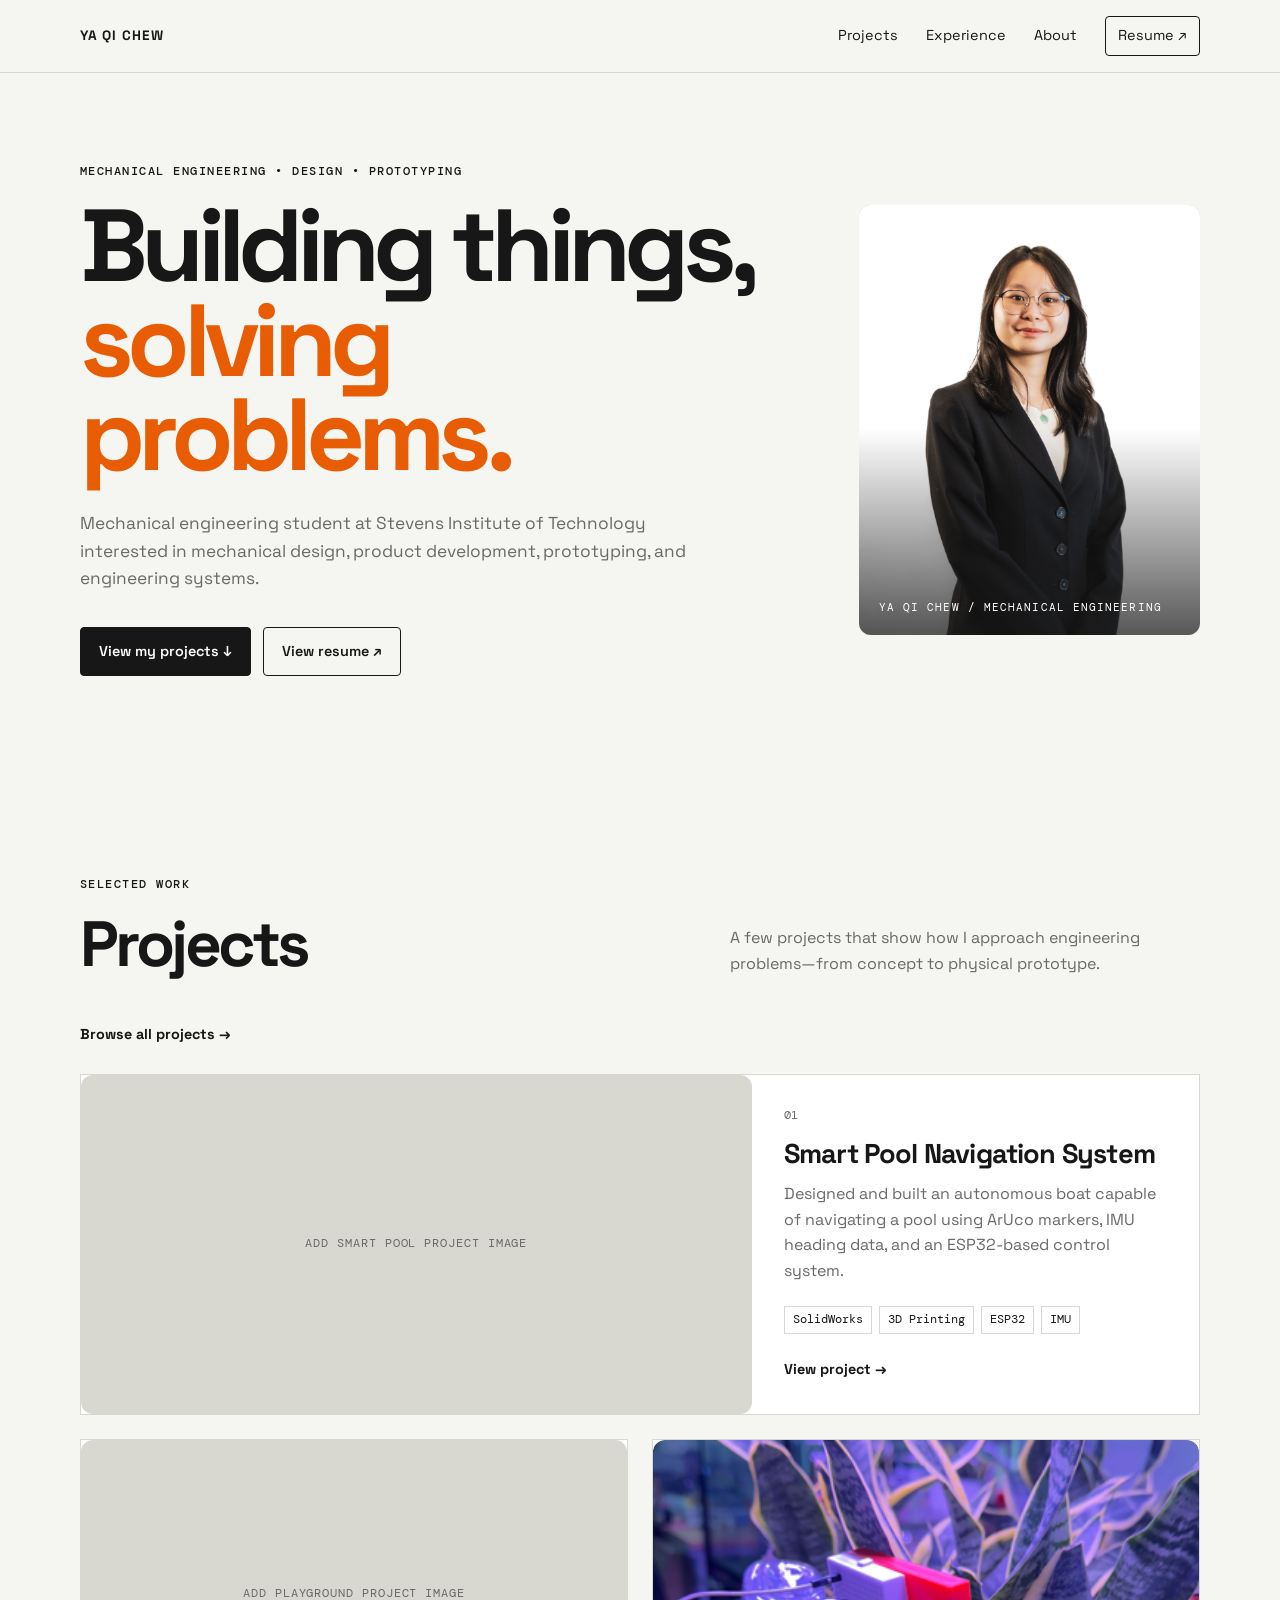
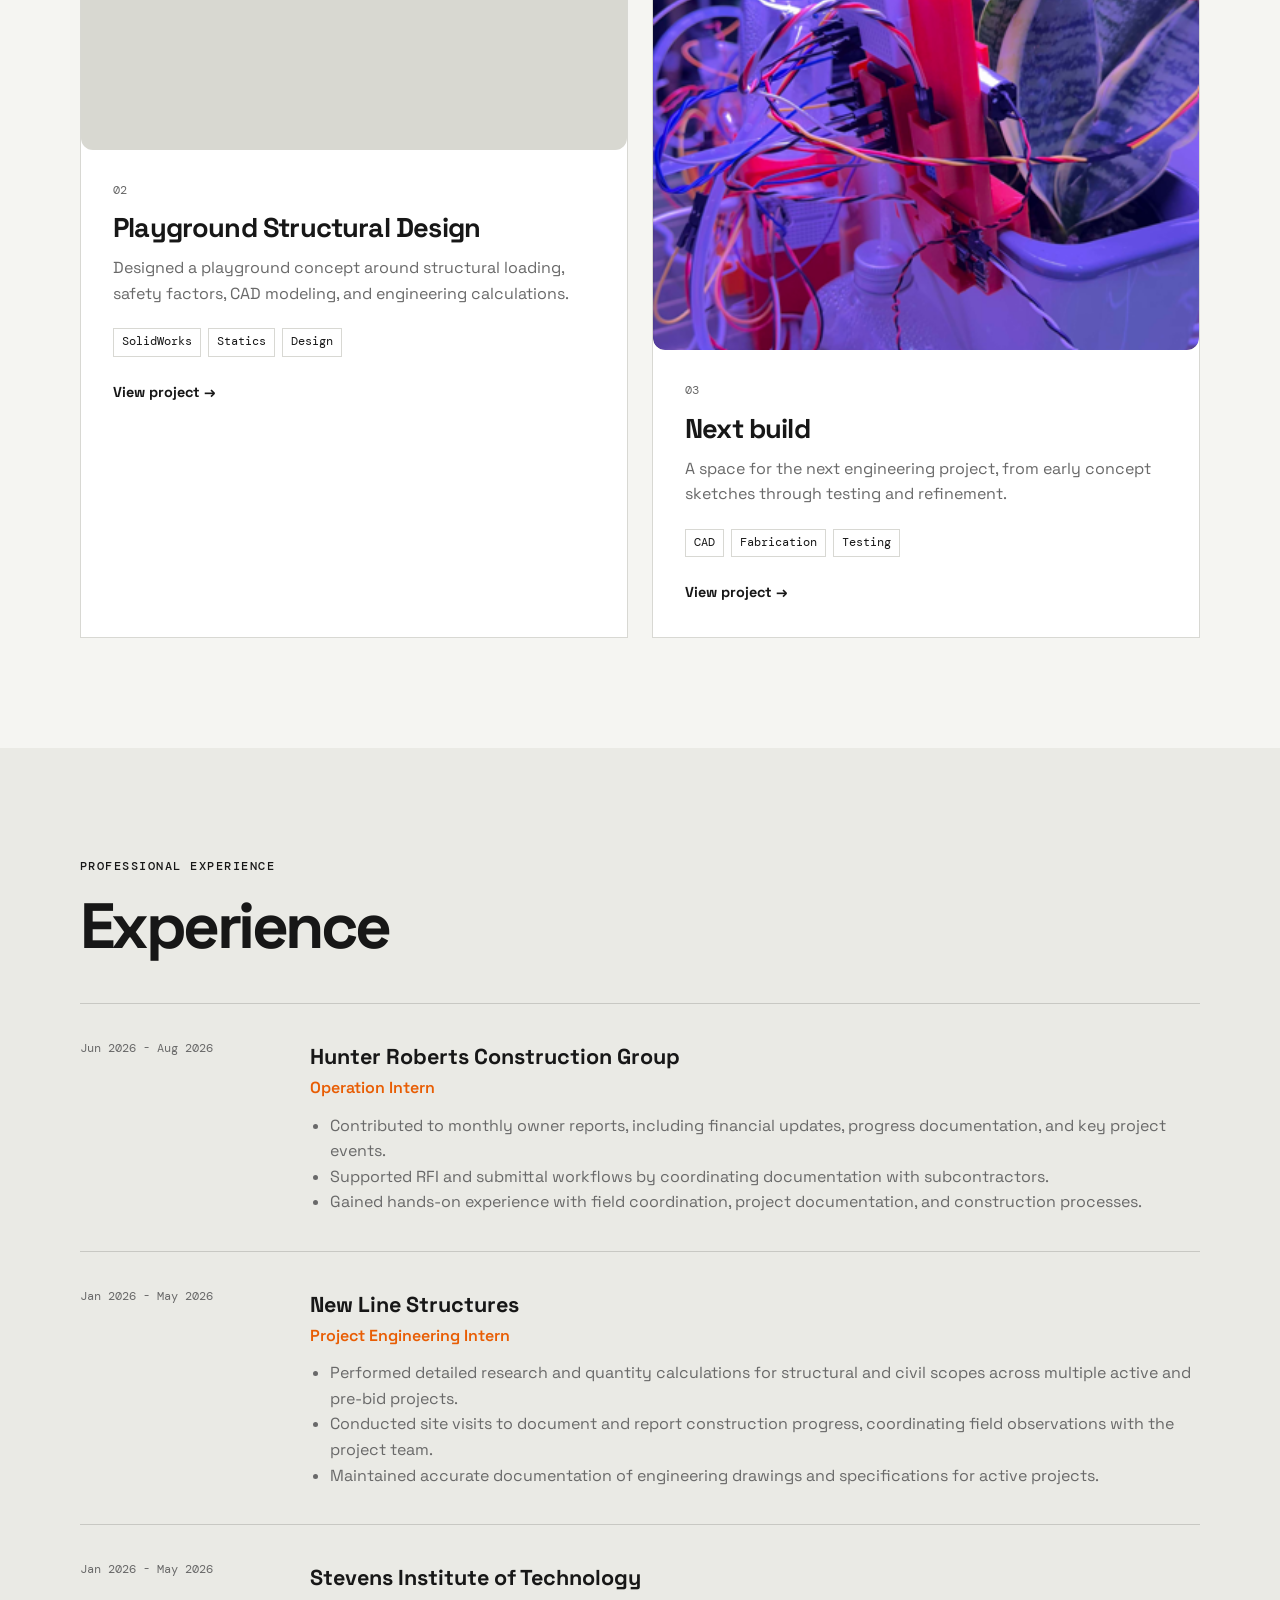
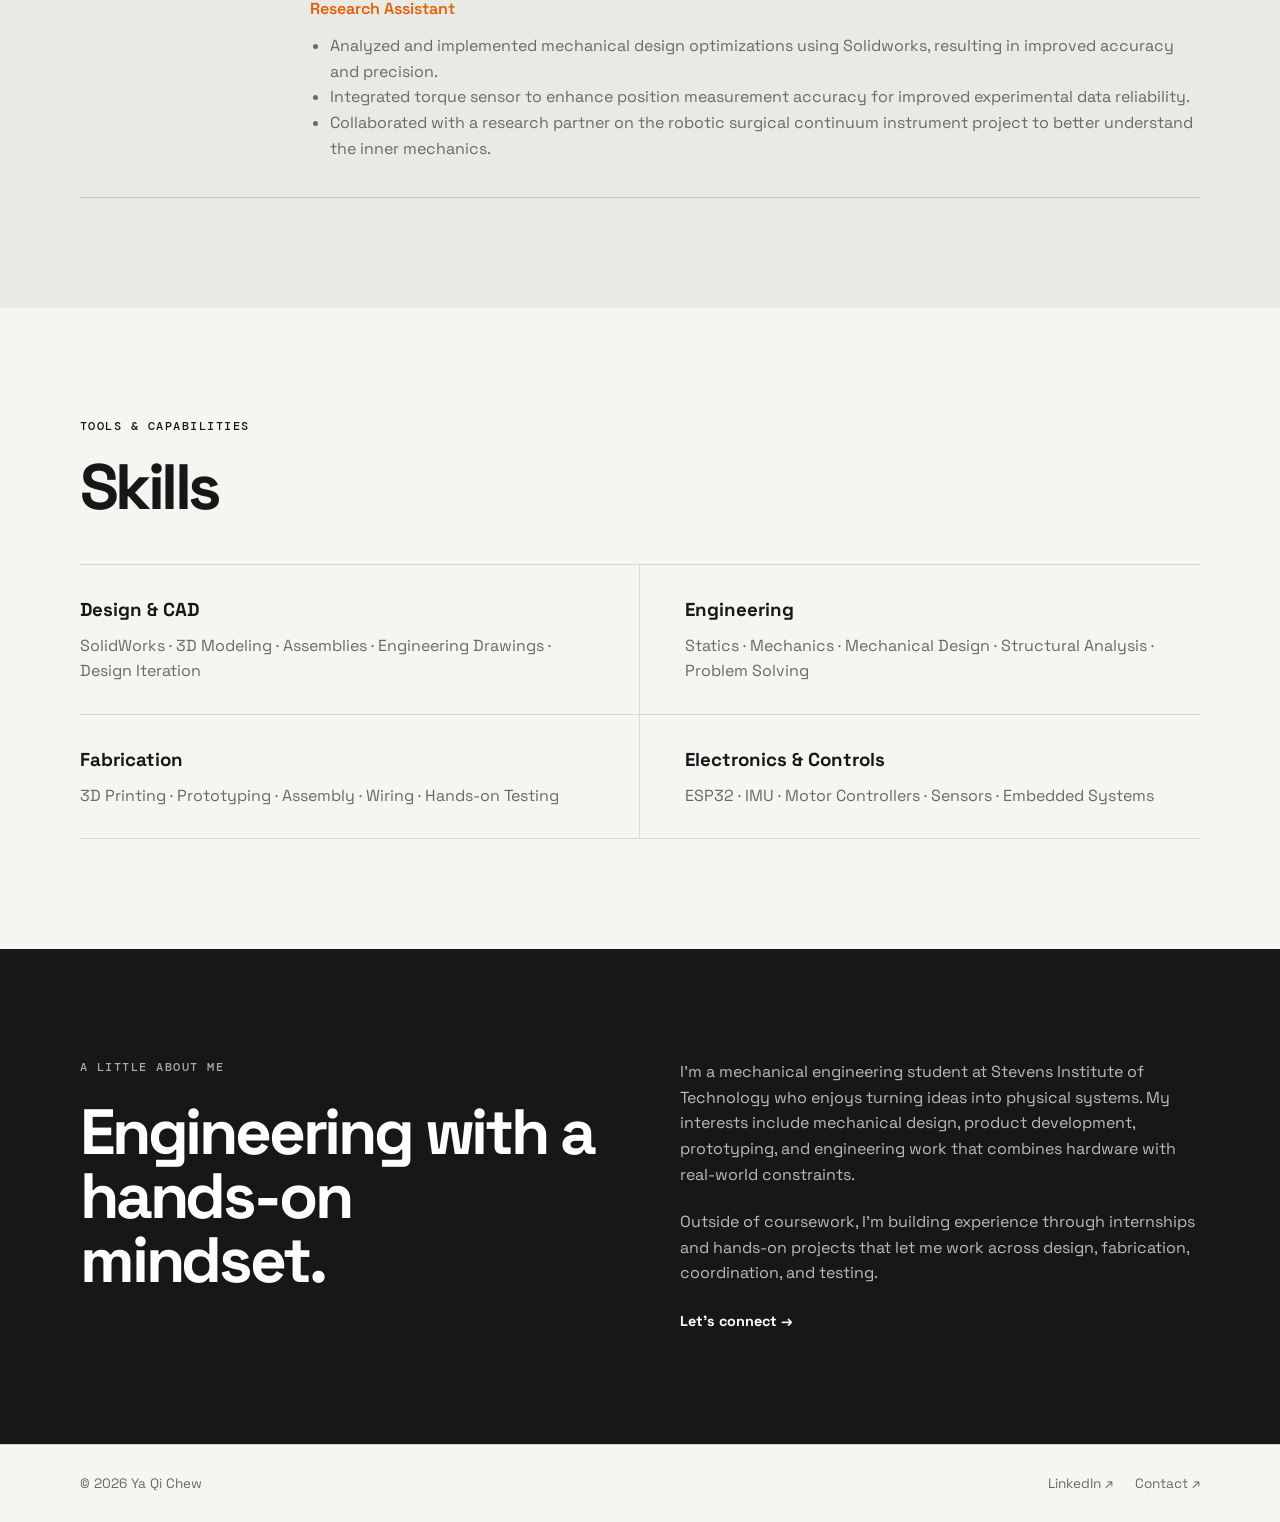
==== commit 2bf423d9: "iot completion" ====
--- a/index.html
+++ b/index.html
@@ -10,13 +10,11 @@
 <body>
   <header class="site-header">
     <nav class="nav container">
-      <a class="logo" href="#home">Ya Qi Chew</a>
+      <a class="logo" href="#home">YA QI CHEW</a>
       <div class="nav-links" id="site-navigation">
-        <a href="#projects">Projects</a>
+        <a href="projects.html">Projects</a>
         <a href="#experience">Experience</a>
-        <a href="#skills">Skills</a>
         <a href="#about">About</a>
-        <a href="projects.html">All projects</a>
         <a class="nav-resume" href="resume.pdf" target="_blank">Resume ↗</a>
       </div>
       <button class="menu-button" aria-label="Open menu" aria-expanded="false" aria-controls="site-navigation">☰</button>
@@ -56,11 +54,8 @@
 
       <div class="project-grid">
         <article class="project-card featured">
-          <div class="project-image schematic schematic-boat" role="img" aria-label="Schematic illustration of the autonomous boat project">
-            <span class="schematic-label">AUTONOMOUS VESSEL / 01</span>
-            <span class="schematic-shape"></span>
-            <span class="schematic-line line-one"></span>
-            <span class="schematic-line line-two"></span>
+          <div class="project-image project-image-missing">
+            <span>ADD SMART POOL PROJECT IMAGE</span>
           </div>
           <div class="project-content">
             <p class="project-number">01</p>
@@ -77,11 +72,8 @@
         </article>
 
         <article class="project-card">
-          <div class="project-image schematic schematic-playground" role="img" aria-label="Schematic illustration of playground structural design">
-            <span class="schematic-label">LOAD PATH / 02</span>
-            <span class="schematic-shape"></span>
-            <span class="schematic-line line-one"></span>
-            <span class="schematic-line line-two"></span>
+          <div class="project-image project-image-missing">
+            <span>ADD PLAYGROUND PROJECT IMAGE</span>
           </div>
           <div class="project-content">
             <p class="project-number">02</p>
@@ -98,11 +90,8 @@
         </article>
 
         <article class="project-card">
-          <div class="project-image schematic schematic-next" role="img" aria-label="Abstract engineering schematic for a future project">
-            <span class="schematic-label">IN DEVELOPMENT / 03</span>
-            <span class="schematic-shape"></span>
-            <span class="schematic-line line-one"></span>
-            <span class="schematic-line line-two"></span>
+          <div class="project-image">
+            <img src="Pictures/iotmainpic.png" alt="IoT Smart Watering System project">
           </div>
           <div class="project-content">
             <p class="project-number">03</p>
@@ -208,7 +197,7 @@
             I'm a mechanical engineering student at Stevens Institute of Technology who
             enjoys turning ideas into physical systems. My interests include mechanical
             design, product development, prototyping, and engineering work that combines
-            hardware with real-world constraints.
+            hardware with real-world constraints. 
           </p>
           <p>
             Outside of coursework, I'm building experience through internships and
--- a/styles.css
+++ b/styles.css
@@ -113,9 +113,9 @@
 .button.primary { background: var(--text); color: white; }
 .button:hover { transform: translateY(-1px); }
 
-.hero-photo { position: relative; min-height: 430px; background: #d8d8d1; overflow: hidden; }
+.hero-photo { position: relative; min-height: 430px; background: #d8d8d1; overflow: hidden; border-radius: 12px; }
 .hero-photo::after { content: ""; position: absolute; inset: 0; background: linear-gradient(180deg, transparent 52%, rgba(23,23,23,.72)); pointer-events: none; }
-.hero-photo img { width: 100%; height: 100%; min-height: 430px; display: block; object-fit: cover; object-position: center; }
+.hero-photo img { width: 100%; height: 100%; min-height: 430px; display: block; object-fit: cover; object-position: center; border-radius: inherit; }
 .hero-photo-caption { position: absolute; z-index: 1; right: 20px; bottom: 18px; left: 20px; color: white; font-family: "DM Mono", monospace; font-size: .68rem; letter-spacing: .1em; }
 
 .section { padding-block: 110px; }
@@ -131,6 +131,28 @@
 .section h2 { font-size: clamp(2.5rem, 5vw, 4rem); letter-spacing: -.055em; line-height: 1; }
 .section-intro { max-width: 470px; color: var(--muted); }
 .project-archive-link { display: inline-block; margin: -18px 0 28px; }
+
+.project-hero-layout { display: grid; grid-template-columns: minmax(0, 1.2fr) minmax(250px, .8fr); gap: 55px; align-items: center; margin-bottom: 60px; }
+.project-hero-layout .project-hero { max-width: none; margin-bottom: 0; }
+.project-hero-photo { min-height: 280px; border: 1px solid var(--line); background: #d8d8d1; display: grid; place-items: center; padding: 24px; text-align: center; color: var(--muted); font-family: "DM Mono", monospace; font-size: .72rem; letter-spacing: .08em; border-radius: 12px; overflow: hidden; }
+.project-hero-photo img { width: 100%; height: 100%; object-fit: cover; border-radius: inherit; }
+.project-photo { border: 0; border-radius: 12px; overflow: hidden; }
+.project-photo img { display: block; width: 100%; height: auto; object-fit: contain; border: 0; border-radius: inherit; }
+.project-carousel { position: relative; overflow: hidden; }
+.project-carousel::before, .project-carousel::after { content: ""; position: absolute; top: 0; bottom: 0; z-index: 1; width: 72px; pointer-events: none; }
+.project-carousel::before { left: 0; background: linear-gradient(90deg, rgba(23,23,23,.25), transparent); }
+.project-carousel::after { right: 0; background: linear-gradient(270deg, rgba(23,23,23,.25), transparent); }
+.project-carousel-images { width: 100%; height: 100%; }
+.project-carousel-image { display: none; }
+.project-carousel-image.is-active { display: block; }
+.project-carousel-button { position: absolute; top: 50%; z-index: 2; width: 44px; height: 64px; border: 0; border-radius: 999px; background: transparent; color: white; cursor: pointer; transform: translateY(-50%); }
+.project-carousel-button::before { content: ""; position: absolute; top: 50%; left: 50%; width: 14px; height: 14px; border: solid currentColor; border-width: 0 2px 2px 0; border-radius: 2px; filter: drop-shadow(0 1px 3px rgba(0,0,0,.7)); }
+.project-carousel-previous::before { transform: translate(-35%, -50%) rotate(135deg); }
+.project-carousel-next::before { transform: translate(-65%, -50%) rotate(-45deg); }
+.project-carousel-previous { left: 14px; }
+.project-carousel-next { right: 14px; }
+.project-carousel-button:hover { color: var(--accent); background: rgba(255,255,255,.14); }
+.project-carousel-count { position: absolute; left: 50%; bottom: 14px; z-index: 1; padding: 4px 8px; background: var(--surface); color: var(--muted); font: .72rem "DM Mono", monospace; transform: translateX(-50%); }
 
 .project-grid { display: grid; grid-template-columns: repeat(2, 1fr); gap: 24px; }
 .project-card { background: var(--surface); border: 1px solid var(--line); }
@@ -142,7 +164,10 @@
   position: relative;
   overflow: hidden;
   background: #d8d8d1;
-}
+  border-radius: 12px;
+}
+.project-image img { width: 100%; height: 100%; object-fit: cover; border-radius: inherit; }
+.project-image-missing { color: var(--muted); font-family: "DM Mono", monospace; font-size: .72rem; letter-spacing: .08em; text-align: center; }
 .schematic { isolation: isolate; }
 .schematic::before, .schematic::after {
   content: "";
@@ -216,6 +241,8 @@
   .menu-button { display: block; }
   .hero { grid-template-columns: 1fr; min-height: auto; padding-block: 80px; }
   .hero-photo, .hero-photo img { min-height: 360px; }
+  .project-hero-layout { grid-template-columns: 1fr; gap: 35px; }
+  .project-hero-photo { min-height: 220px; }
   .section-heading { display: block; }
   .section-intro { margin-top: 20px; }
   .project-grid { grid-template-columns: 1fr; }
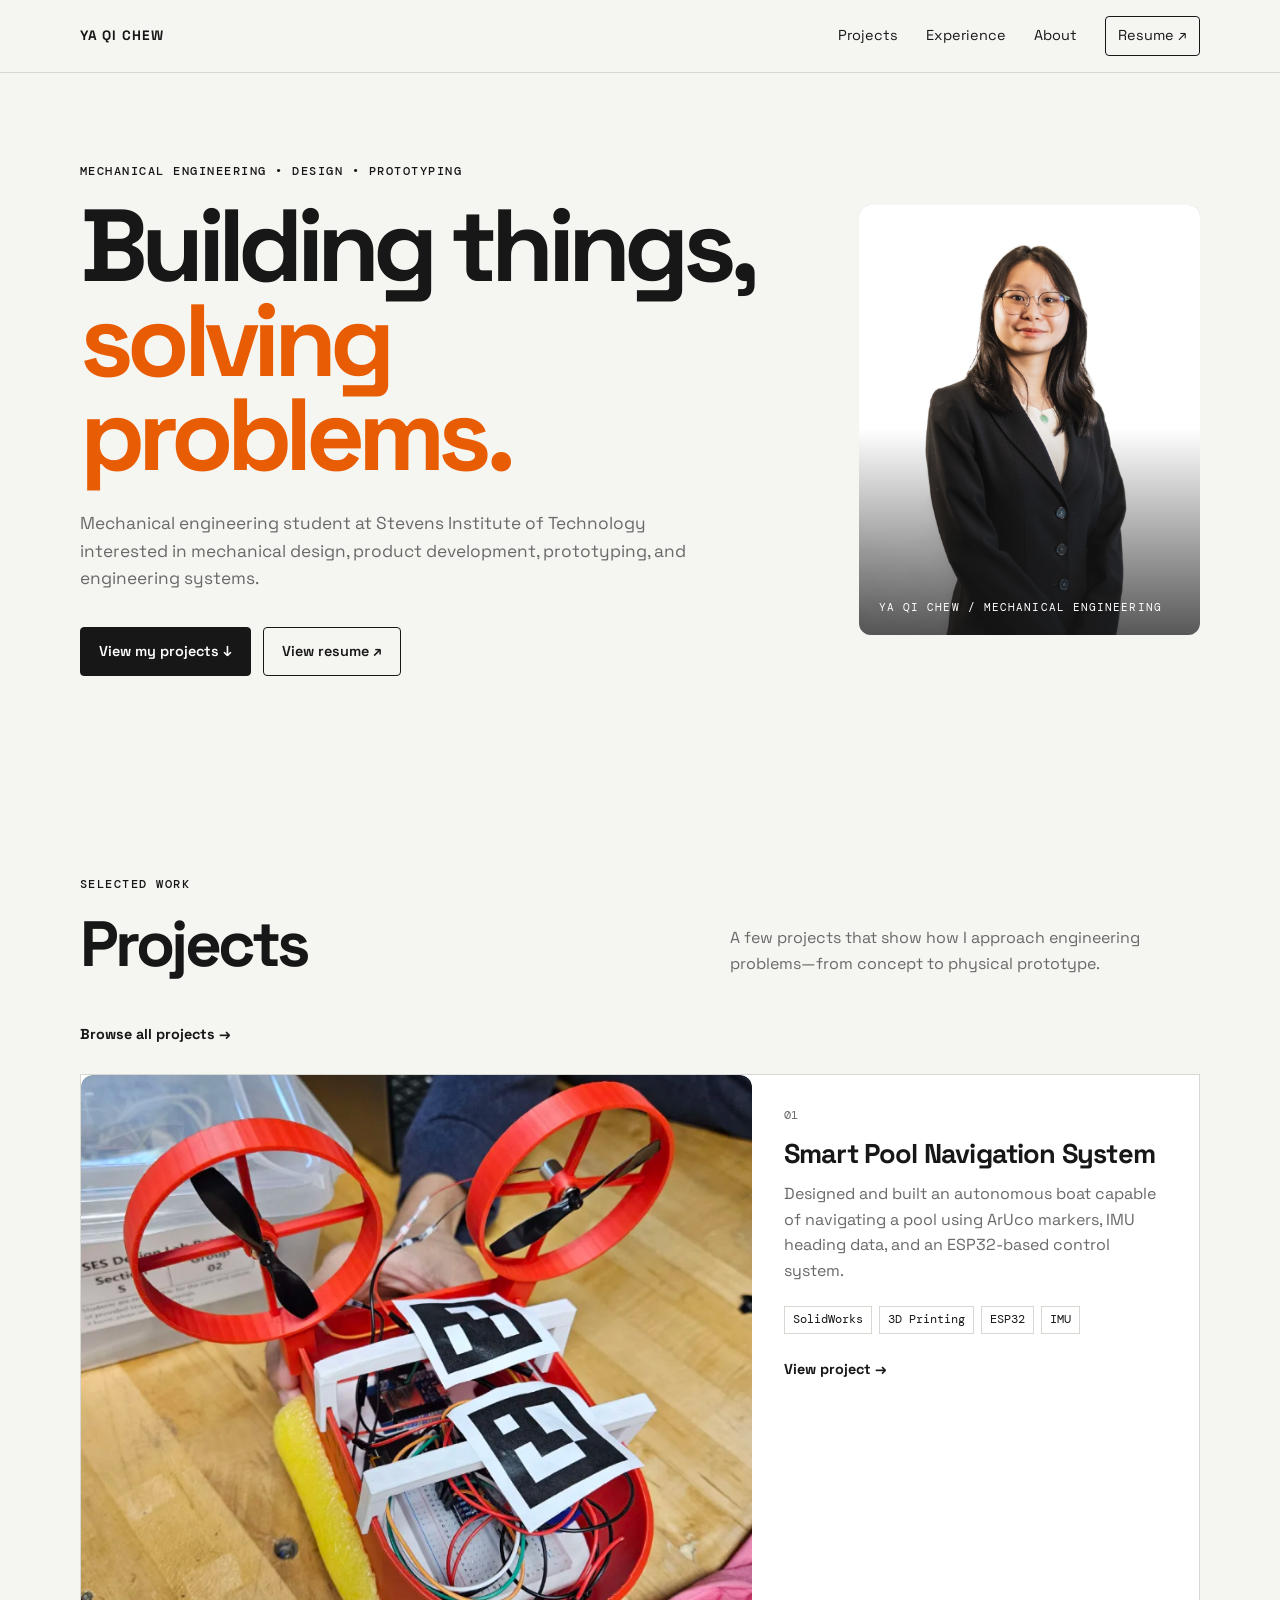
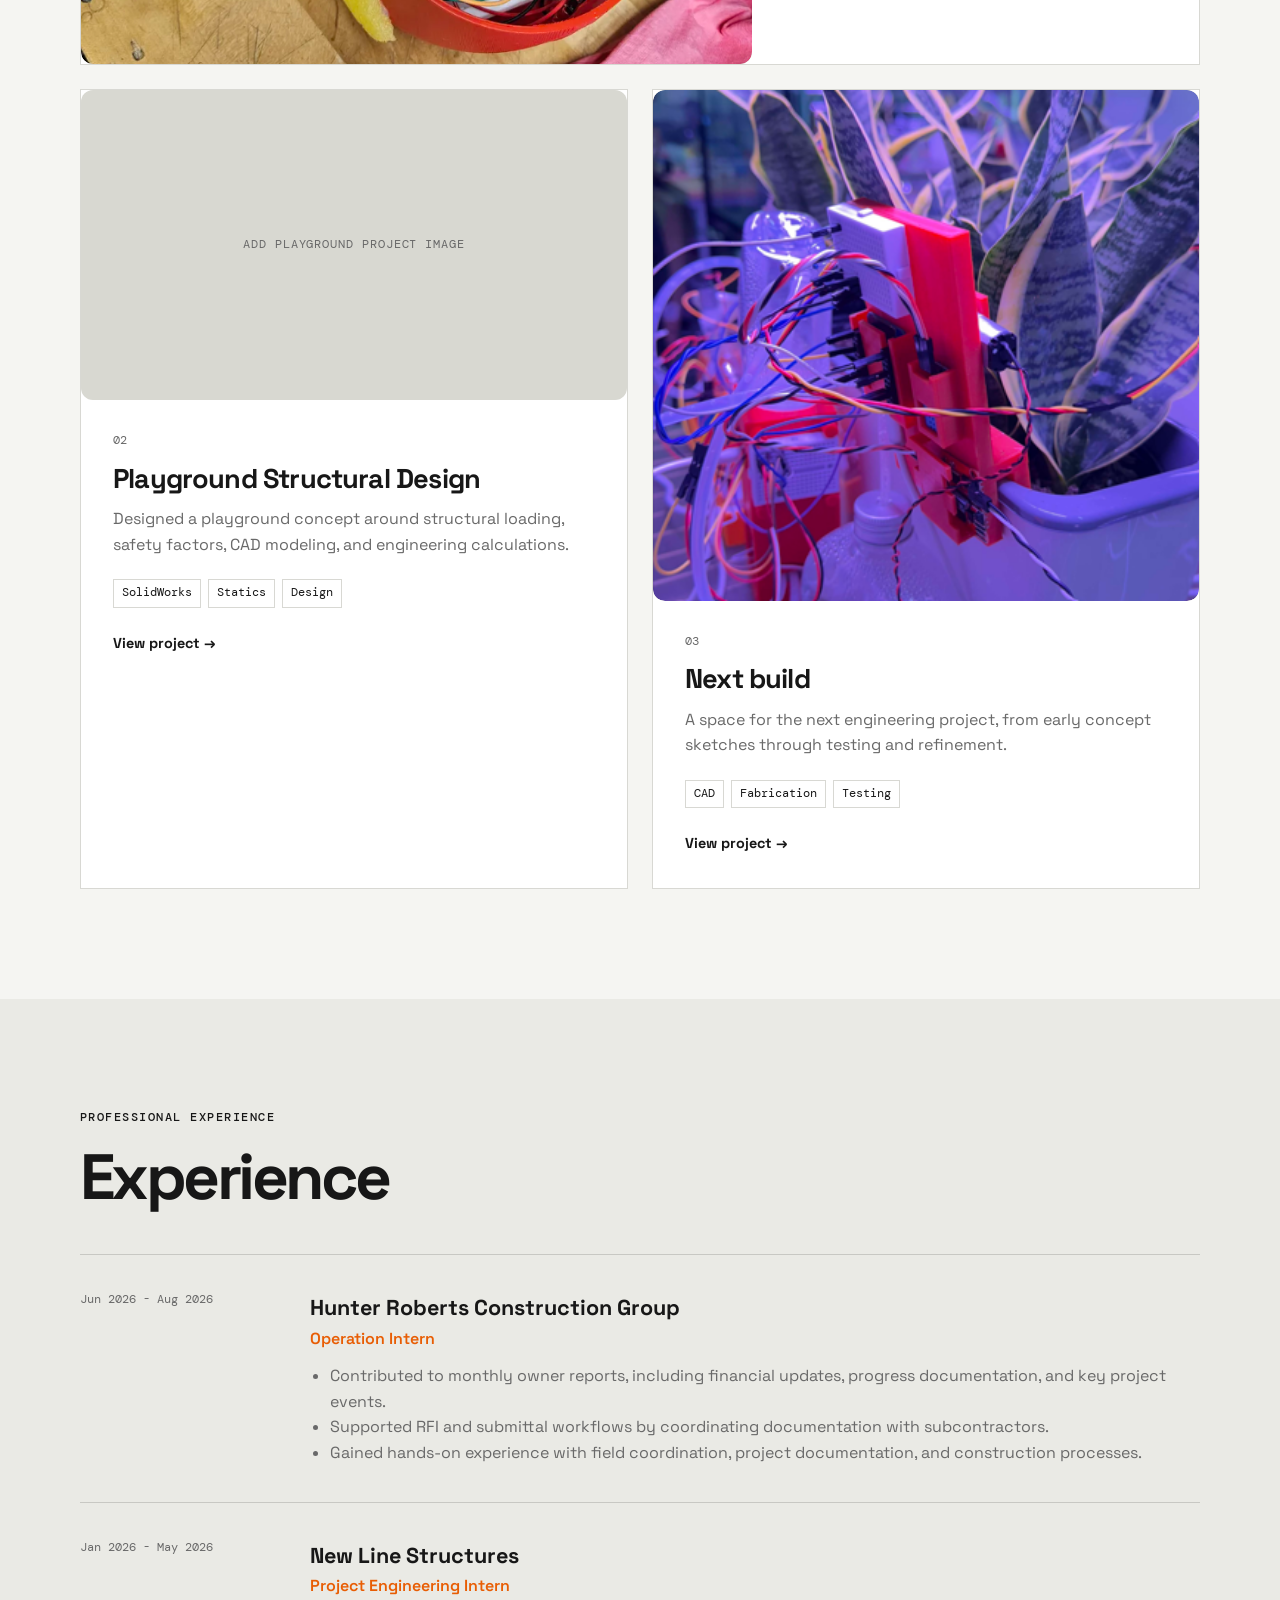
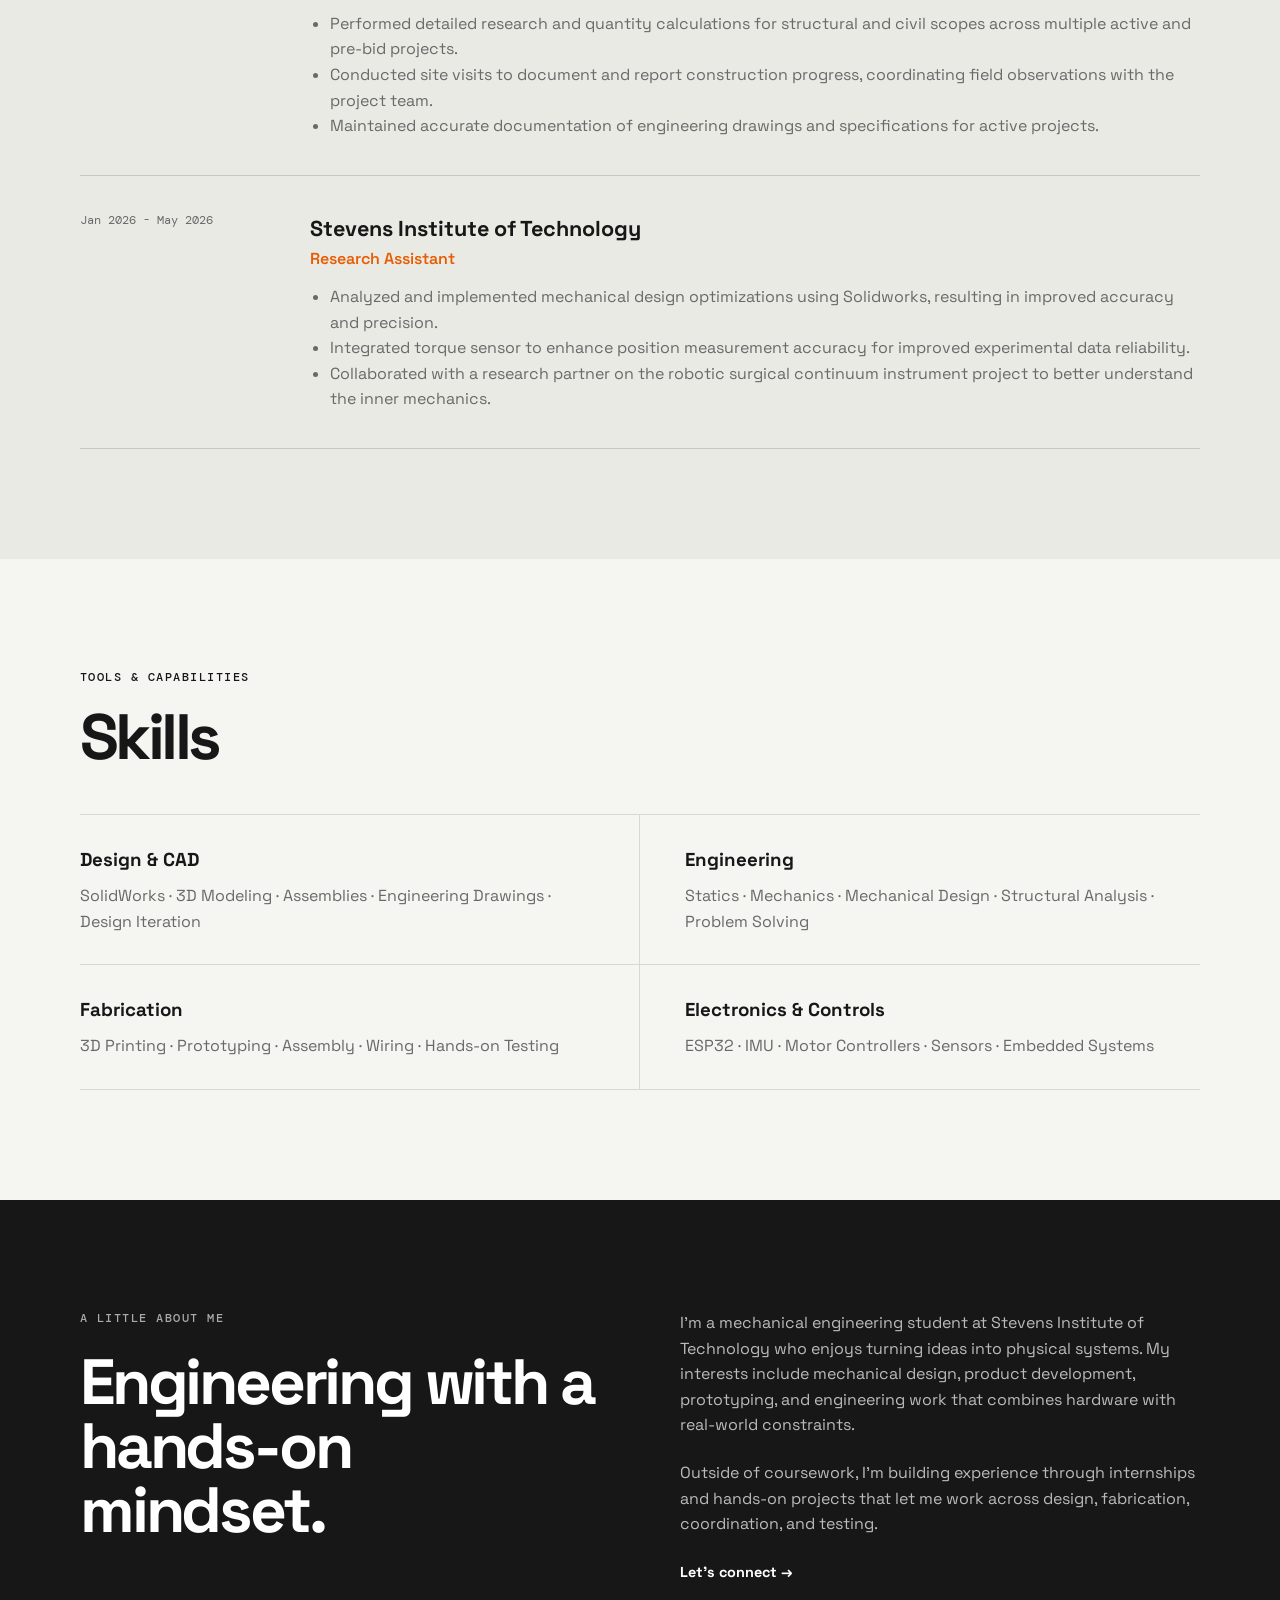
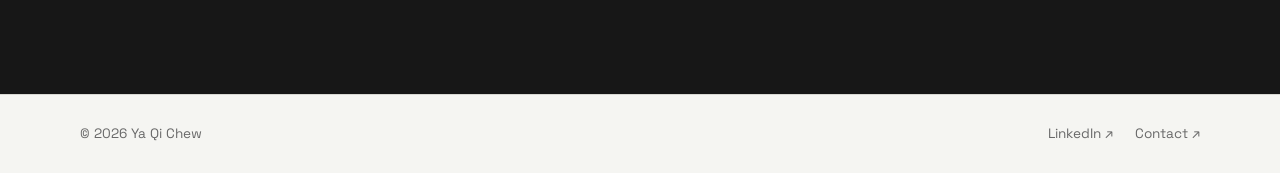
==== commit 69374809: "smartpool complete" ====
--- a/index.html
+++ b/index.html
@@ -55,7 +55,7 @@
       <div class="project-grid">
         <article class="project-card featured">
           <div class="project-image project-image-missing">
-            <span>ADD SMART POOL PROJECT IMAGE</span>
+            <img src="Pictures/smartpool/smartpool0.png" alt="Smart Pool Navigation System project">
           </div>
           <div class="project-content">
             <p class="project-number">01</p>
@@ -91,7 +91,7 @@
 
         <article class="project-card">
           <div class="project-image">
-            <img src="Pictures/iotmainpic.png" alt="IoT Smart Watering System project">
+            <img src="Pictures/iot/iotmainpic.png" alt="IoT Smart Watering System project">
           </div>
           <div class="project-content">
             <p class="project-number">03</p>
@@ -100,7 +100,7 @@
             <div class="tags">
               <span>CAD</span><span>Fabrication</span><span>Testing</span>
             </div>
-            <a class="text-link" href="projects/project-three.html">View project →</a>
+            <a class="text-link" href="projects/iotsystem.html">View project →</a>
           </div>
         </article>
       </div>
--- a/styles.css
+++ b/styles.css
@@ -11,6 +11,8 @@
 }
 
 * { box-sizing: border-box; margin: 0; padding: 0; }
+
+img { max-width: 100%; }
 
 html { scroll-behavior: smooth; }
 
@@ -115,7 +117,7 @@
 
 .hero-photo { position: relative; min-height: 430px; background: #d8d8d1; overflow: hidden; border-radius: 12px; }
 .hero-photo::after { content: ""; position: absolute; inset: 0; background: linear-gradient(180deg, transparent 52%, rgba(23,23,23,.72)); pointer-events: none; }
-.hero-photo img { width: 100%; height: 100%; min-height: 430px; display: block; object-fit: cover; object-position: center; border-radius: inherit; }
+.hero-photo img { display: block; width: 100%; height: 100%; min-height: 430px; object-fit: cover; object-position: center; border-radius: inherit; }
 .hero-photo-caption { position: absolute; z-index: 1; right: 20px; bottom: 18px; left: 20px; color: white; font-family: "DM Mono", monospace; font-size: .68rem; letter-spacing: .1em; }
 
 .section { padding-block: 110px; }
@@ -135,16 +137,18 @@
 .project-hero-layout { display: grid; grid-template-columns: minmax(0, 1.2fr) minmax(250px, .8fr); gap: 55px; align-items: center; margin-bottom: 60px; }
 .project-hero-layout .project-hero { max-width: none; margin-bottom: 0; }
 .project-hero-photo { min-height: 280px; border: 1px solid var(--line); background: #d8d8d1; display: grid; place-items: center; padding: 24px; text-align: center; color: var(--muted); font-family: "DM Mono", monospace; font-size: .72rem; letter-spacing: .08em; border-radius: 12px; overflow: hidden; }
-.project-hero-photo img { width: 100%; height: 100%; object-fit: cover; border-radius: inherit; }
-.project-photo { border: 0; border-radius: 12px; overflow: hidden; }
+.project-hero-photo img { display: block; width: 100%; height: auto; border-radius: inherit; }
+.project-photo { width: 100%; border: 0; border-radius: 12px; overflow: hidden; }
 .project-photo img { display: block; width: 100%; height: auto; object-fit: contain; border: 0; border-radius: inherit; }
+.project-video { width: 100%; margin: 20px 0; border-radius: 12px; overflow: hidden; background: #171717; color: #aaa; text-align: center; font: .72rem "DM Mono", monospace; letter-spacing: .08em; }
+.project-video video { display: block; width: 100%; height: auto; }
 .project-carousel { position: relative; overflow: hidden; }
 .project-carousel::before, .project-carousel::after { content: ""; position: absolute; top: 0; bottom: 0; z-index: 1; width: 72px; pointer-events: none; }
 .project-carousel::before { left: 0; background: linear-gradient(90deg, rgba(23,23,23,.25), transparent); }
 .project-carousel::after { right: 0; background: linear-gradient(270deg, rgba(23,23,23,.25), transparent); }
-.project-carousel-images { width: 100%; height: 100%; }
-.project-carousel-image { display: none; }
-.project-carousel-image.is-active { display: block; }
+.project-carousel-images { width: 100%; }
+.project-carousel .project-carousel-image { display: none !important; }
+.project-carousel .project-carousel-image.is-active { display: block !important; }
 .project-carousel-button { position: absolute; top: 50%; z-index: 2; width: 44px; height: 64px; border: 0; border-radius: 999px; background: transparent; color: white; cursor: pointer; transform: translateY(-50%); }
 .project-carousel-button::before { content: ""; position: absolute; top: 50%; left: 50%; width: 14px; height: 14px; border: solid currentColor; border-width: 0 2px 2px 0; border-radius: 2px; filter: drop-shadow(0 1px 3px rgba(0,0,0,.7)); }
 .project-carousel-previous::before { transform: translate(-35%, -50%) rotate(135deg); }
@@ -166,7 +170,7 @@
   background: #d8d8d1;
   border-radius: 12px;
 }
-.project-image img { width: 100%; height: 100%; object-fit: cover; border-radius: inherit; }
+.project-image img { display: block; width: 100%; height: auto; border-radius: inherit; }
 .project-image-missing { color: var(--muted); font-family: "DM Mono", monospace; font-size: .72rem; letter-spacing: .08em; text-align: center; }
 .schematic { isolation: isolate; }
 .schematic::before, .schematic::after {
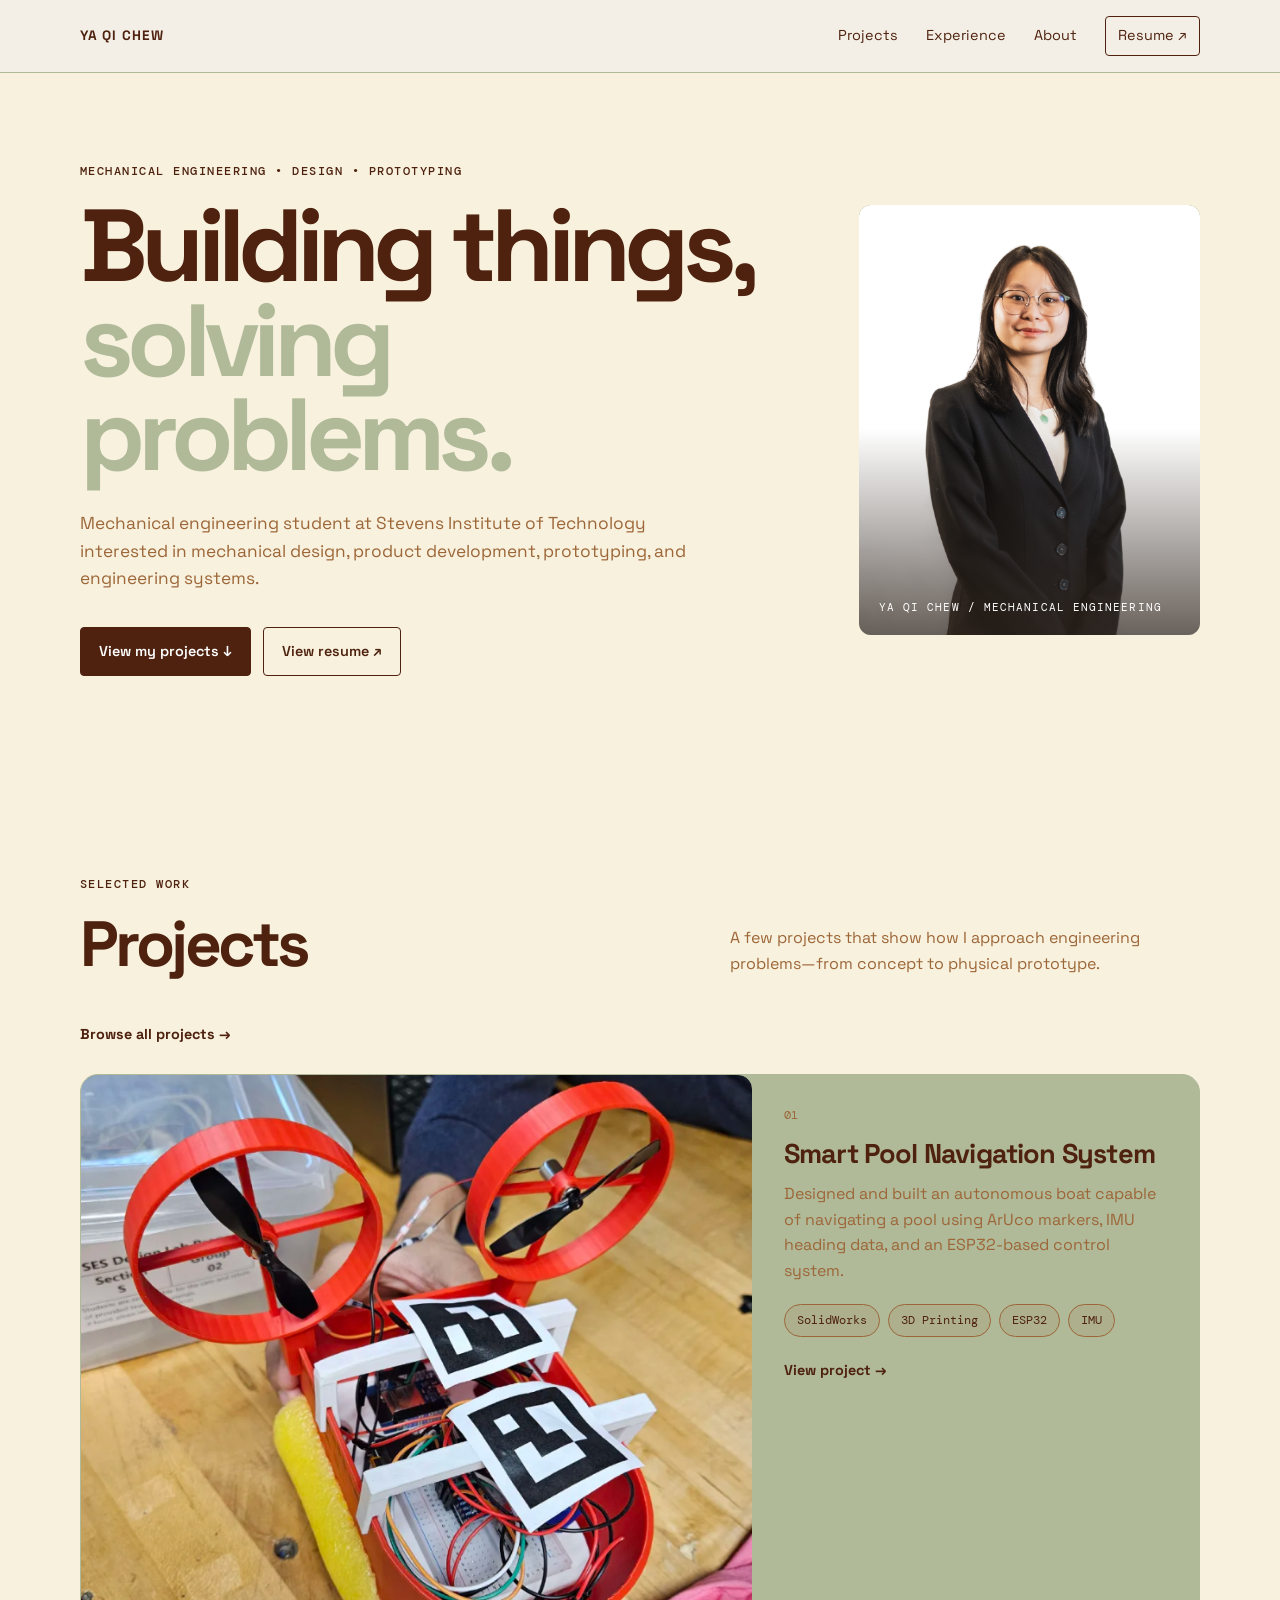
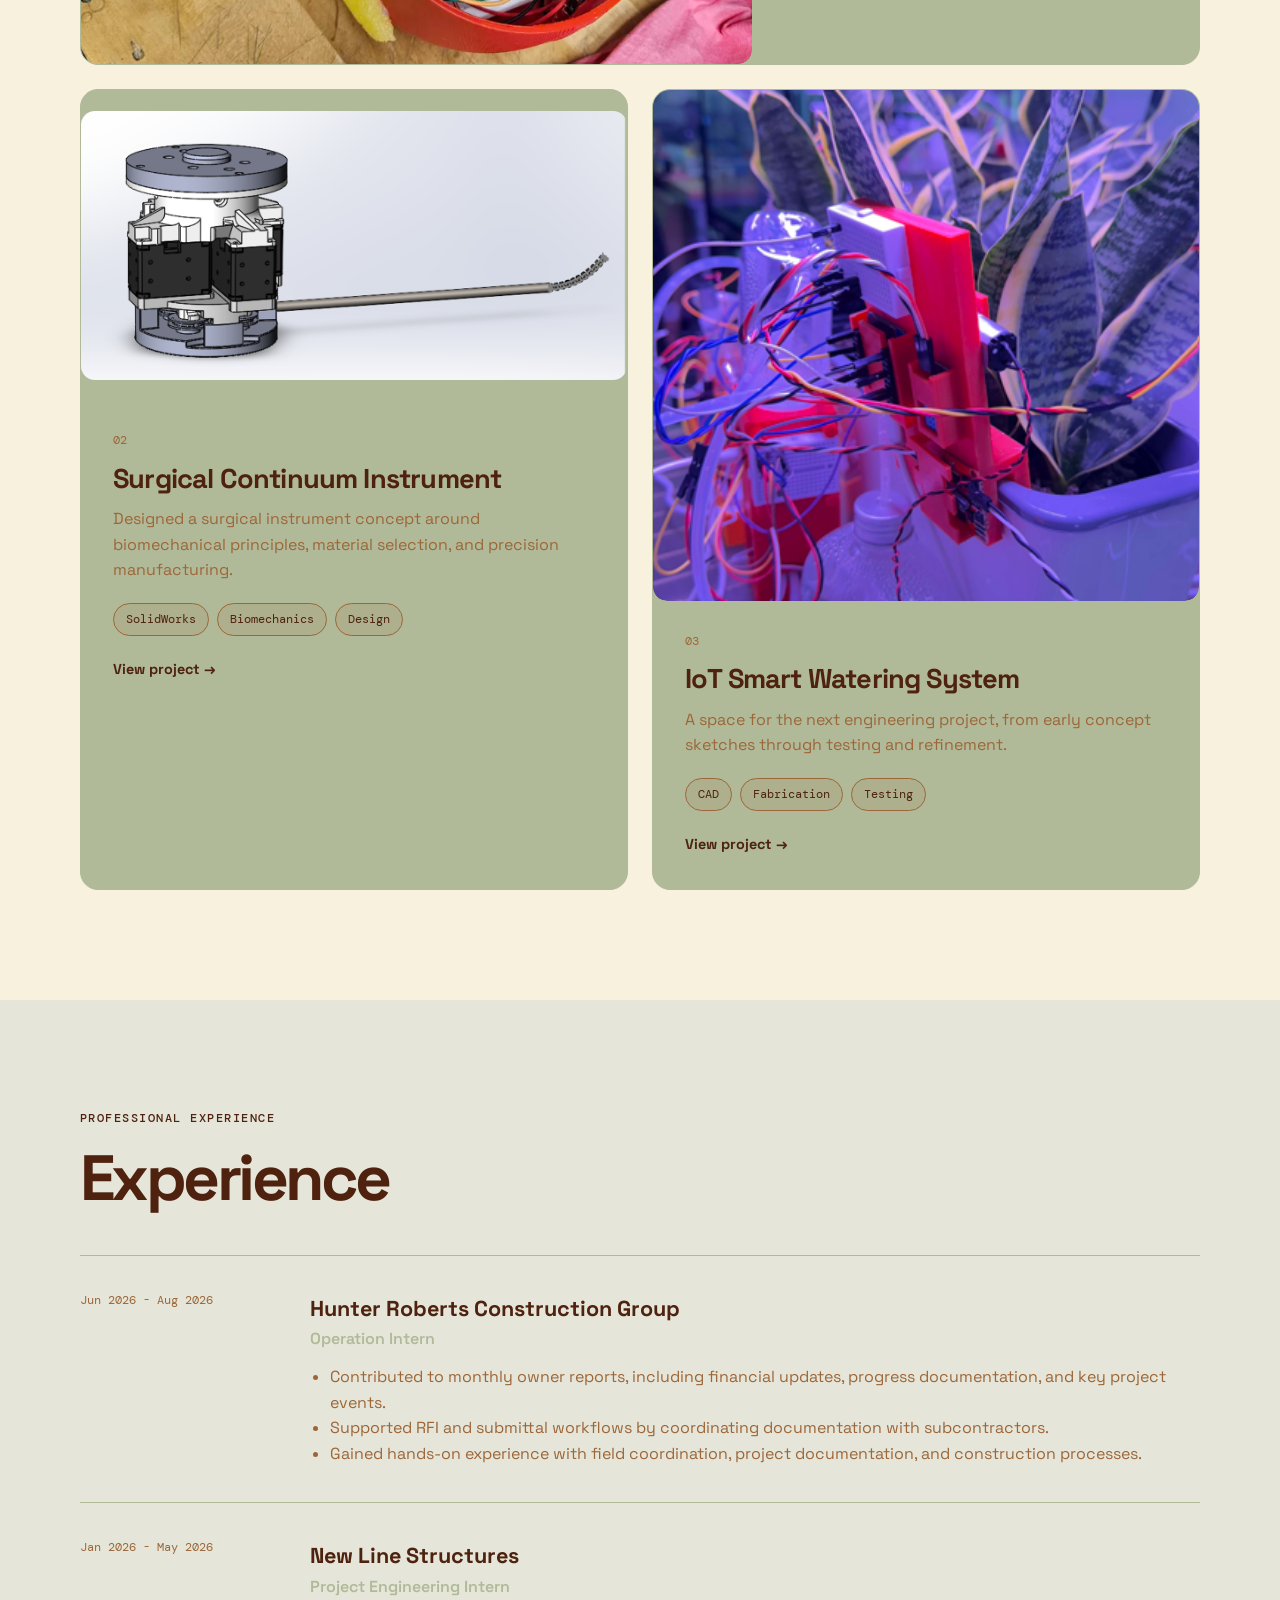
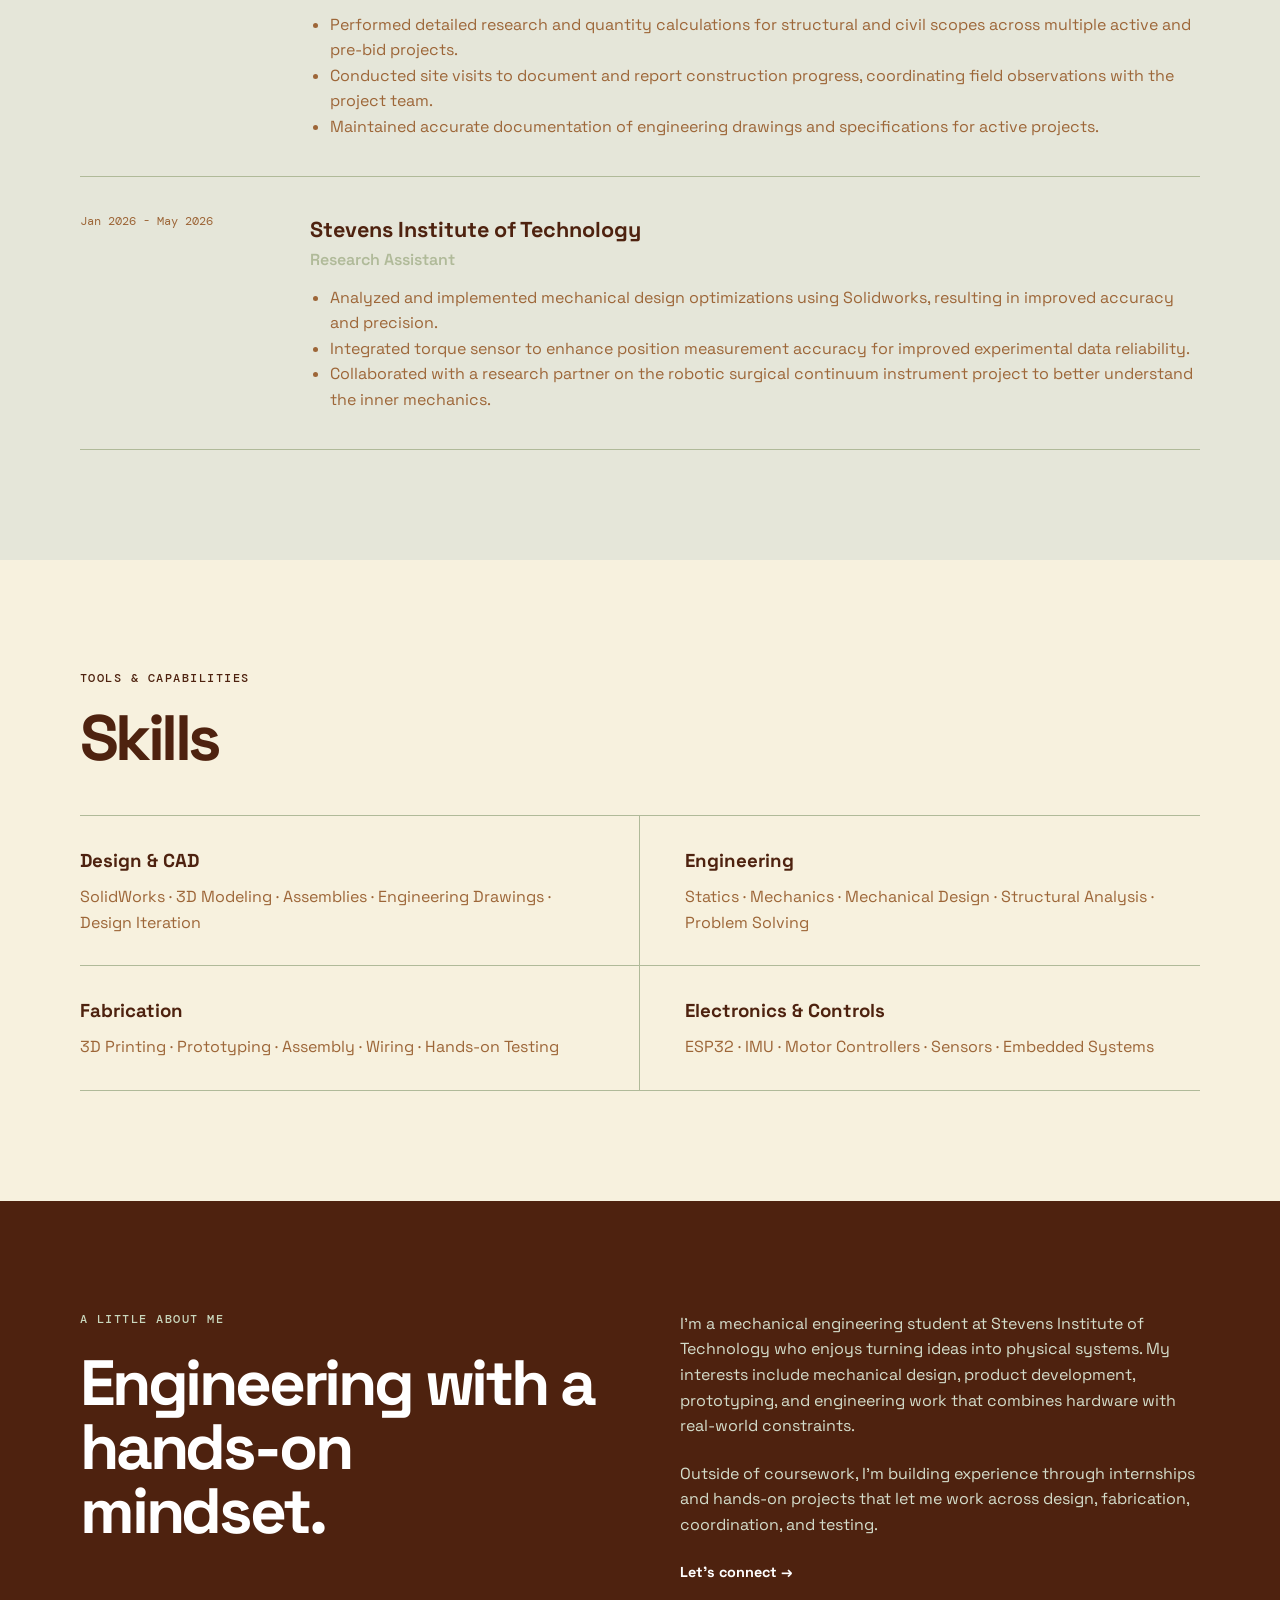
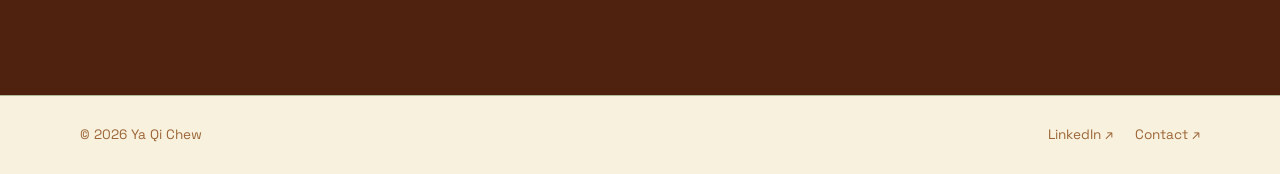
==== commit d5936473: "research and contact edits" ====
--- a/index.html
+++ b/index.html
@@ -72,20 +72,19 @@
         </article>
 
         <article class="project-card">
-          <div class="project-image project-image-missing">
-            <span>ADD PLAYGROUND PROJECT IMAGE</span>
+          <div class="project-image">
+            <img src="Pictures/surgicalinstrument/fullinstrument.png" alt="Surgical Continuum Instrument project">
           </div>
           <div class="project-content">
             <p class="project-number">02</p>
-            <h3>Playground Structural Design</h3>
+            <h3>Surgical Continuum Instrument</h3>
             <p>
-              Designed a playground concept around structural loading, safety factors,
-              CAD modeling, and engineering calculations.
+              Designed a surgical instrument concept around biomechanical principles, material selection, and precision manufacturing.
             </p>
             <div class="tags">
-              <span>SolidWorks</span><span>Statics</span><span>Design</span>
-            </div>
-            <a class="text-link" href="projects/playground.html">View project →</a>
+              <span>SolidWorks</span><span>Biomechanics</span><span>Design</span>
+            </div>
+            <a class="text-link" href="projects/surgicalinstrument.html">View project →</a>
           </div>
         </article>
 
@@ -95,7 +94,7 @@
           </div>
           <div class="project-content">
             <p class="project-number">03</p>
-            <h3>Next build</h3>
+            <h3>IoT Smart Watering System</h3>
             <p>A space for the next engineering project, from early concept sketches through testing and refinement.</p>
             <div class="tags">
               <span>CAD</span><span>Fabrication</span><span>Testing</span>
--- a/styles.css
+++ b/styles.css
@@ -1,12 +1,13 @@
 @import url('https://fonts.googleapis.com/css2?family=DM+Mono:wght@400;500&family=Space+Grotesk:wght@400;500;600;700&display=swap');
 
 :root {
-  --bg: #f5f5f2;
-  --surface: #ffffff;
-  --text: #171717;
-  --muted: #696969;
-  --line: #d8d8d3;
-  --accent: #e85d04;
+  --bg: #F7F1DE;
+  --surface: #B0BA99;
+  --text: #4E220F;
+  --muted: #9D6638;
+  --line: #B0BA99;
+  --accent: #B0BA99;
+  --brown: #9D6638;
   --max: 1120px;
 }
 
@@ -46,7 +47,7 @@
   position: sticky;
   top: 0;
   z-index: 10;
-  background: rgba(245,245,242,.92);
+  background: rgba(243,239,230,.92);
   backdrop-filter: blur(12px);
   border-bottom: 1px solid var(--line);
 }
@@ -65,7 +66,7 @@
 }
 
 .nav-links { display: flex; gap: 28px; align-items: center; font-size: .9rem; }
-.nav-links a:hover, .footer a:hover, .text-link:hover { color: var(--accent); }
+.nav-links a:hover, .footer a:hover { color: var(--accent); }
 .nav-resume { border: 1px solid var(--text); padding: 7px 12px; border-radius: 4px; }
 .menu-button { display: none; background: none; border: 0; font-size: 1.4rem; }
 
@@ -115,13 +116,13 @@
 .button.primary { background: var(--text); color: white; }
 .button:hover { transform: translateY(-1px); }
 
-.hero-photo { position: relative; min-height: 430px; background: #d8d8d1; overflow: hidden; border-radius: 12px; }
-.hero-photo::after { content: ""; position: absolute; inset: 0; background: linear-gradient(180deg, transparent 52%, rgba(23,23,23,.72)); pointer-events: none; }
+.hero-photo { position: relative; min-height: 430px; background: var(--line); overflow: hidden; border-radius: 12px; }
+.hero-photo::after { content: ""; position: absolute; inset: 0; background: linear-gradient(180deg, transparent 52%, rgba(48,37,29,.72)); pointer-events: none; }
 .hero-photo img { display: block; width: 100%; height: 100%; min-height: 430px; object-fit: cover; object-position: center; border-radius: inherit; }
 .hero-photo-caption { position: absolute; z-index: 1; right: 20px; bottom: 18px; left: 20px; color: white; font-family: "DM Mono", monospace; font-size: .68rem; letter-spacing: .1em; }
 
 .section { padding-block: 110px; }
-.section-alt { background: #eaeae5; padding-block: 110px; }
+.section-alt { background: #e5e6d9; padding-block: 110px; }
 
 .section-heading {
   display: flex;
@@ -136,16 +137,16 @@
 
 .project-hero-layout { display: grid; grid-template-columns: minmax(0, 1.2fr) minmax(250px, .8fr); gap: 55px; align-items: center; margin-bottom: 60px; }
 .project-hero-layout .project-hero { max-width: none; margin-bottom: 0; }
-.project-hero-photo { min-height: 280px; border: 1px solid var(--line); background: #d8d8d1; display: grid; place-items: center; padding: 24px; text-align: center; color: var(--muted); font-family: "DM Mono", monospace; font-size: .72rem; letter-spacing: .08em; border-radius: 12px; overflow: hidden; }
+.project-hero-photo { min-height: 280px; border: 1px solid var(--line); background: var(--line); display: grid; place-items: center; padding: 24px; text-align: center; color: var(--muted); font-family: "DM Mono", monospace; font-size: .72rem; letter-spacing: .08em; border-radius: 12px; overflow: hidden; }
 .project-hero-photo img { display: block; width: 100%; height: auto; border-radius: inherit; }
 .project-photo { width: 100%; border: 0; border-radius: 12px; overflow: hidden; }
 .project-photo img { display: block; width: 100%; height: auto; object-fit: contain; border: 0; border-radius: inherit; }
-.project-video { width: 100%; margin: 20px 0; border-radius: 12px; overflow: hidden; background: #171717; color: #aaa; text-align: center; font: .72rem "DM Mono", monospace; letter-spacing: .08em; }
+.project-video { width: 100%; margin: 20px 0; border-radius: 12px; overflow: hidden; background: var(--text); color: var(--line); text-align: center; font: .72rem "DM Mono", monospace; letter-spacing: .08em; }
 .project-video video { display: block; width: 100%; height: auto; }
 .project-carousel { position: relative; overflow: hidden; }
 .project-carousel::before, .project-carousel::after { content: ""; position: absolute; top: 0; bottom: 0; z-index: 1; width: 72px; pointer-events: none; }
-.project-carousel::before { left: 0; background: linear-gradient(90deg, rgba(23,23,23,.25), transparent); }
-.project-carousel::after { right: 0; background: linear-gradient(270deg, rgba(23,23,23,.25), transparent); }
+.project-carousel::before { left: 0; background: linear-gradient(90deg, rgba(48,37,29,.25), transparent); }
+.project-carousel::after { right: 0; background: linear-gradient(270deg, rgba(48,37,29,.25), transparent); }
 .project-carousel-images { width: 100%; }
 .project-carousel .project-carousel-image { display: none !important; }
 .project-carousel .project-carousel-image.is-active { display: block !important; }
@@ -159,7 +160,7 @@
 .project-carousel-count { position: absolute; left: 50%; bottom: 14px; z-index: 1; padding: 4px 8px; background: var(--surface); color: var(--muted); font: .72rem "DM Mono", monospace; transform: translateX(-50%); }
 
 .project-grid { display: grid; grid-template-columns: repeat(2, 1fr); gap: 24px; }
-.project-card { background: var(--surface); border: 1px solid var(--line); }
+.project-card { background: var(--surface); border: 1px solid var(--line); border-radius: 18px; overflow: hidden; }
 .project-card.featured { grid-column: span 2; display: grid; grid-template-columns: 1.2fr .8fr; }
 .project-image {
   min-height: 310px;
@@ -167,8 +168,8 @@
   place-items: center;
   position: relative;
   overflow: hidden;
-  background: #d8d8d1;
-  border-radius: 12px;
+  background: var(--line);
+  border-radius: 14px;
 }
 .project-image img { display: block; width: 100%; height: auto; border-radius: inherit; }
 .project-image-missing { color: var(--muted); font-family: "DM Mono", monospace; font-size: .72rem; letter-spacing: .08em; text-align: center; }
@@ -177,11 +178,11 @@
   content: "";
   position: absolute;
   inset: 0;
-  background-image: linear-gradient(rgba(23,23,23,.09) 1px, transparent 1px), linear-gradient(90deg, rgba(23,23,23,.09) 1px, transparent 1px);
+  background-image: linear-gradient(rgba(59,36,24,.1) 1px, transparent 1px), linear-gradient(90deg, rgba(59,36,24,.1) 1px, transparent 1px);
   background-size: 28px 28px;
 }
-.schematic::after { background: radial-gradient(circle at 70% 30%, rgba(232,93,4,.25), transparent 34%); }
-.schematic-label { position: absolute; z-index: 2; top: 20px; left: 22px; font-family: "DM Mono", monospace; font-size: .68rem; letter-spacing: .12em; color: #4e4e49; }
+.schematic::after { background: radial-gradient(circle at 70% 30%, rgba(113,139,104,.28), transparent 34%); }
+.schematic-label { position: absolute; z-index: 2; top: 20px; left: 22px; font-family: "DM Mono", monospace; font-size: .68rem; letter-spacing: .12em; color: var(--brown); }
 .schematic-shape { position: absolute; z-index: 1; width: 46%; height: 28%; border: 3px solid var(--text); transform: rotate(-8deg); }
 .schematic-boat .schematic-shape { border-radius: 48% 48% 35% 35%; background: rgba(245,245,242,.55); }
 .schematic-playground .schematic-shape { width: 34%; height: 42%; transform: skewY(-14deg); background: rgba(245,245,242,.45); }
@@ -193,17 +194,68 @@
 .project-number { font-family: "DM Mono", monospace; font-size: .72rem; color: var(--accent); margin-bottom: 12px; }
 .project-content h3 { font-size: 1.7rem; line-height: 1.15; margin-bottom: 12px; letter-spacing: -.03em; }
 .project-content p { color: var(--muted); }
-.tags { display: flex; flex-wrap: wrap; gap: 7px; margin: 22px 0; }
-.tags span { border: 1px solid var(--line); padding: 4px 8px; font-size: .72rem; font-family: "DM Mono", monospace; }
-.text-link { font-weight: 700; font-size: .9rem; }
-
-.experience-list { border-top: 1px solid #c8c8c3; }
+.project-meta {
+  display: flex;
+  flex-wrap: nowrap;
+  gap: 7px;
+  margin: 22px 0;
+  overflow-x: auto;
+}
+
+.project-meta span {
+  border: 1px solid var(--line);
+  padding: 4px 8px;
+  font-size: .72rem;
+  font-family: "DM Mono", monospace;
+  white-space: nowrap;
+}
+
+.tags {
+  display: flex;
+  flex-wrap: wrap;
+  gap: 8px;
+  margin: 20px 0;
+}
+
+.tags span {
+  display: inline-block;
+  padding: 6px 12px;
+  background: rgba(157, 102, 56, 0.12);
+  border: 1px solid var(--muted);
+  border-radius: 20px;
+  font-size: .75rem;
+  font-family: "DM Mono", monospace;
+  color: var(--text);
+  white-space: nowrap;
+  transition: all .2s ease;
+}
+
+.tags span:hover {
+  background: rgba(157, 102, 56, 0.2);
+  border-color: var(--text);
+  transform: translateY(-1px);
+}
+
+.text-link { 
+  font-weight: 700; 
+  font-size: .9rem;
+  transition: all .2s ease;
+}
+
+.text-link:hover {
+  color: var(--text);
+  text-decoration: underline;
+  text-decoration-thickness: 2px;
+  text-underline-offset: 4px;
+}
+
+.experience-list { border-top: 1px solid var(--line); }
 .experience-item {
   display: grid;
   grid-template-columns: 190px 1fr;
   gap: 40px;
   padding: 36px 0;
-  border-bottom: 1px solid #c8c8c3;
+  border-bottom: 1px solid var(--line);
 }
 .experience-date { font-family: "DM Mono", monospace; font-size: .72rem; color: var(--muted); }
 .experience-item h3 { font-size: 1.35rem; }
@@ -219,10 +271,149 @@
 
 .about-section { background: var(--text); color: white; }
 .about-grid { display: grid; grid-template-columns: 1fr 1fr; gap: 80px; }
-.about-section .eyebrow { color: #aaa; }
+.about-section .eyebrow { color: #c9d7bd; }
 .about-section h2 { font-size: clamp(2.4rem, 5vw, 4.5rem); line-height: 1; letter-spacing: -.05em; }
-.about-section p { color: #bbb; margin-bottom: 22px; }
+.about-section p { color: #d4ddcb; margin-bottom: 22px; }
 .about-section .text-link { color: white; }
+
+.poster-container { max-width: 900px; margin-inline: auto; }
+.poster-viewer-wrapper {
+  display: flex;
+  flex-direction: column;
+  gap: 16px;
+  width: 100%;
+  max-width: 100%;
+}
+.poster-viewer {
+  position: relative;
+  display: block;
+  width: 100%;
+  min-height: auto;
+  background: transparent;
+  border: none;
+  border-radius: 0;
+  overflow: visible;
+  padding: 0;
+  box-shadow: none;
+}
+.poster-viewer img {
+  display: block;
+  width: 100%;
+  height: auto;
+  max-height: none;
+  object-fit: contain;
+  border-radius: 14px;
+  box-shadow: 0 12px 24px rgba(78, 34, 15, 0.08);
+}
+.poster-pdf {
+  display: block;
+  width: 100%;
+  height: 720px;
+  border: none;
+  background: white;
+  border-radius: 12px;
+  box-shadow: inset 0 0 0 1px rgba(78, 34, 15, 0.08);
+}
+.poster-fallback {
+  color: var(--muted);
+  font-size: .9rem;
+  text-align: center;
+  padding: 20px;
+}
+.poster-fallback a { color: var(--accent); font-weight: 600; text-decoration: underline; }
+.poster-fallback a:hover { color: var(--brown); }
+
+.expand-poster-btn {
+  position: absolute;
+  top: 14px;
+  right: 14px;
+  width: 44px;
+  height: 44px;
+  display: grid;
+  place-items: center;
+  background: rgba(78, 34, 15, 0.72);
+  color: white;
+  border: 0;
+  border-radius: 8px;
+  cursor: pointer;
+  transition: all .2s ease;
+  z-index: 2;
+}
+.expand-poster-btn:hover {
+  background: rgba(78, 34, 15, 0.9);
+  transform: scale(1.05);
+}
+
+.download-poster-btn {
+  display: inline-block;
+  padding: 12px 18px;
+  border: 1px solid var(--text);
+  border-radius: 4px;
+  font-weight: 600;
+  font-size: .9rem;
+  text-decoration: none;
+  background: var(--text);
+  color: white;
+  cursor: pointer;
+  transition: all .2s ease;
+}
+.download-poster-btn:hover { transform: translateY(-1px); background: var(--accent); border-color: var(--accent); }
+
+/* Fullscreen Modal */
+.poster-modal {
+  display: none;
+  position: fixed;
+  inset: 0;
+  z-index: 1000;
+  background: rgba(0, 0, 0, 0.95);
+  backdrop-filter: blur(8px);
+}
+.poster-modal.active { display: flex; align-items: center; justify-content: center; }
+.poster-modal-content {
+  position: relative;
+  width: 90%;
+  height: 90%;
+  display: grid;
+  place-items: center;
+  padding: 28px;
+  max-width: 1400px;
+  background: rgba(255,255,255,0.04);
+  border-radius: 18px;
+  box-shadow: 0 26px 70px rgba(0,0,0,0.26);
+}
+.poster-modal-content img { max-width: 100%; max-height: 100%; width: auto; height: auto; object-fit: contain; }
+.poster-pdf-fullscreen {
+  width: 100%;
+  height: 100%;
+  border: none;
+  border-radius: 14px;
+  background: white;
+  box-shadow: inset 0 0 0 1px rgba(78, 34, 15, 0.08);
+}
+
+.close-poster-btn {
+  position: absolute;
+  top: 20px;
+  right: 20px;
+  width: 48px;
+  height: 48px;
+  display: grid;
+  place-items: center;
+  background: rgba(255, 255, 255, 0.1);
+  color: white;
+  border: 1px solid rgba(255, 255, 255, 0.2);
+  border-radius: 8px;
+  cursor: pointer;
+  font-size: 32px;
+  line-height: 1;
+  transition: all .2s ease;
+  z-index: 1001;
+}
+.close-poster-btn:hover {
+  background: rgba(255, 255, 255, 0.2);
+  border-color: rgba(255, 255, 255, 0.4);
+}
+
 
 .footer { padding: 28px 0; border-top: 1px solid var(--line); }
 .footer-inner { display: flex; justify-content: space-between; color: var(--muted); font-size: .85rem; }
@@ -256,4 +447,7 @@
   .skill-group:nth-child(odd) { padding-right: 0; border-right: 0; }
   .skill-group:nth-child(even) { padding-left: 0; }
   .about-grid { grid-template-columns: 1fr; gap: 40px; }
-}
+  .poster-viewer { min-height: 350px; padding: 16px; }
+  .expand-poster-btn { width: 40px; height: 40px; }
+  .close-poster-btn { width: 44px; height: 44px; font-size: 28px; top: 16px; right: 16px; }
+}
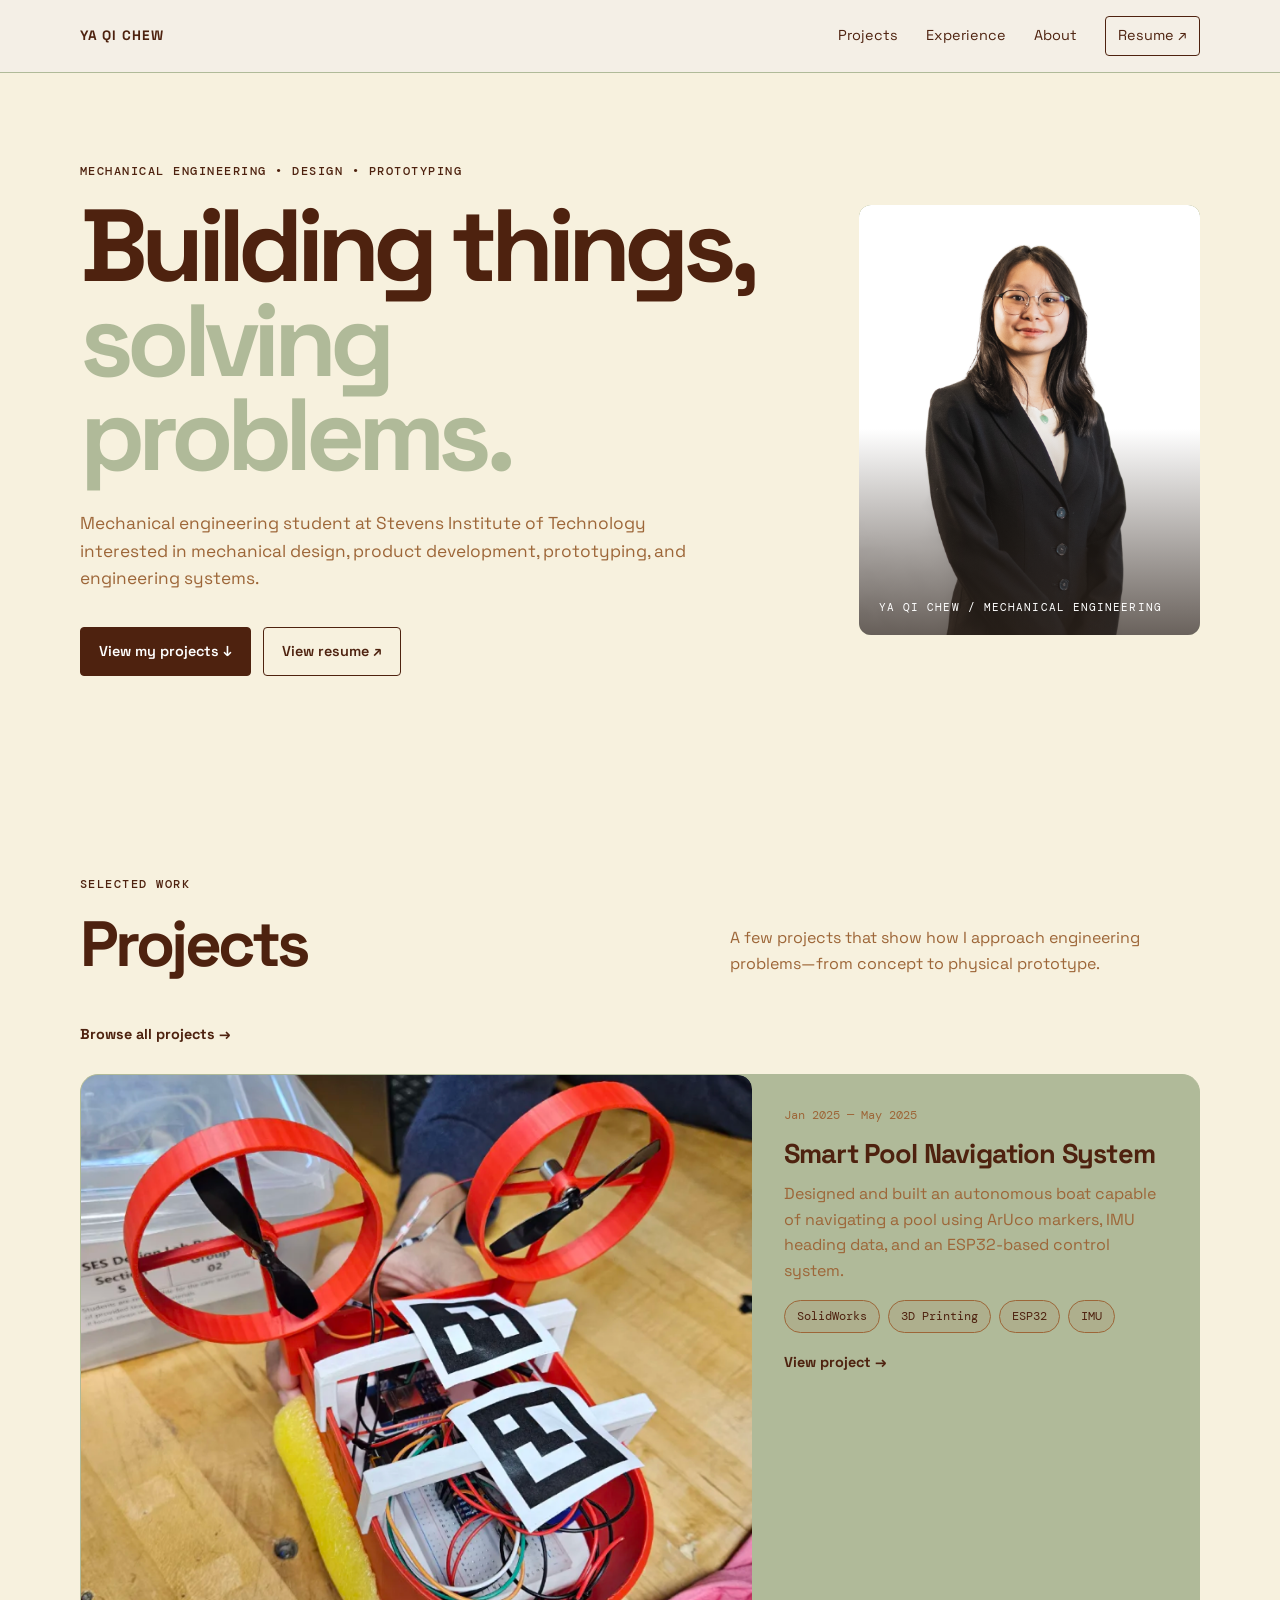
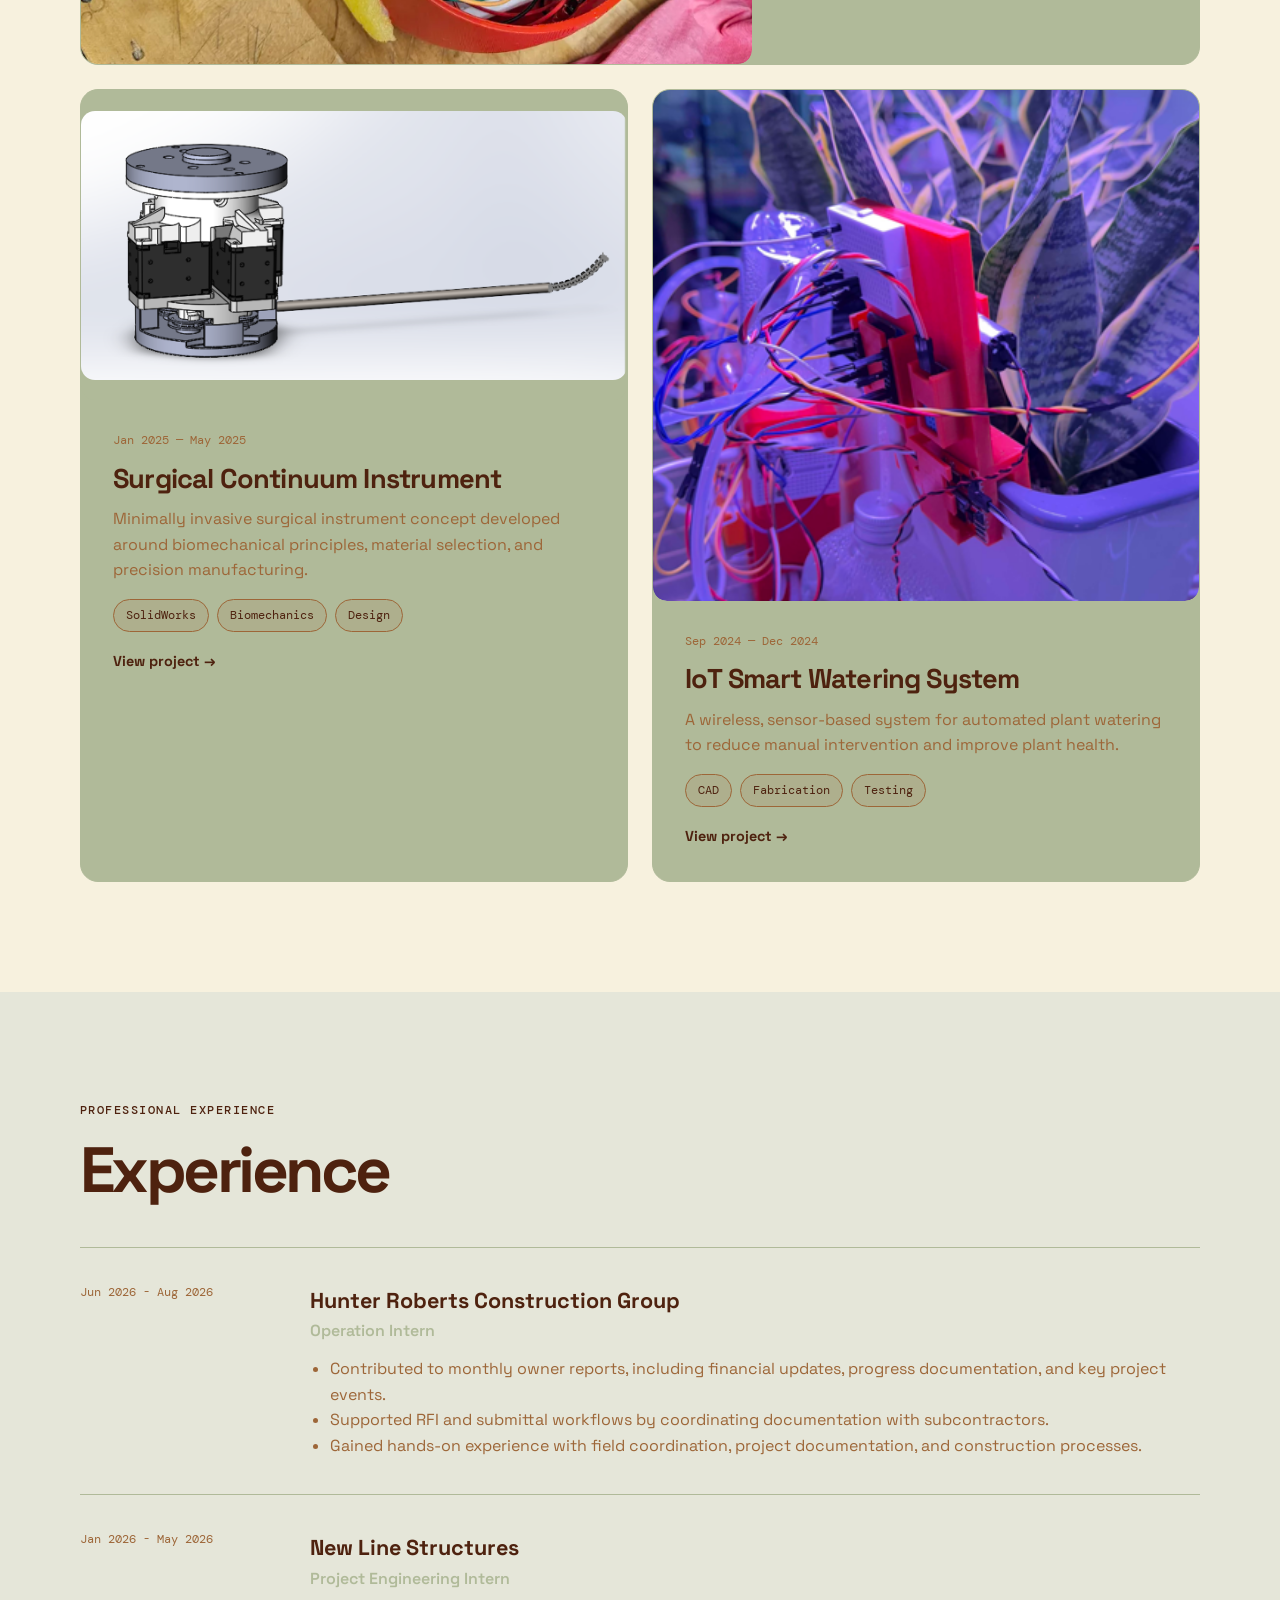
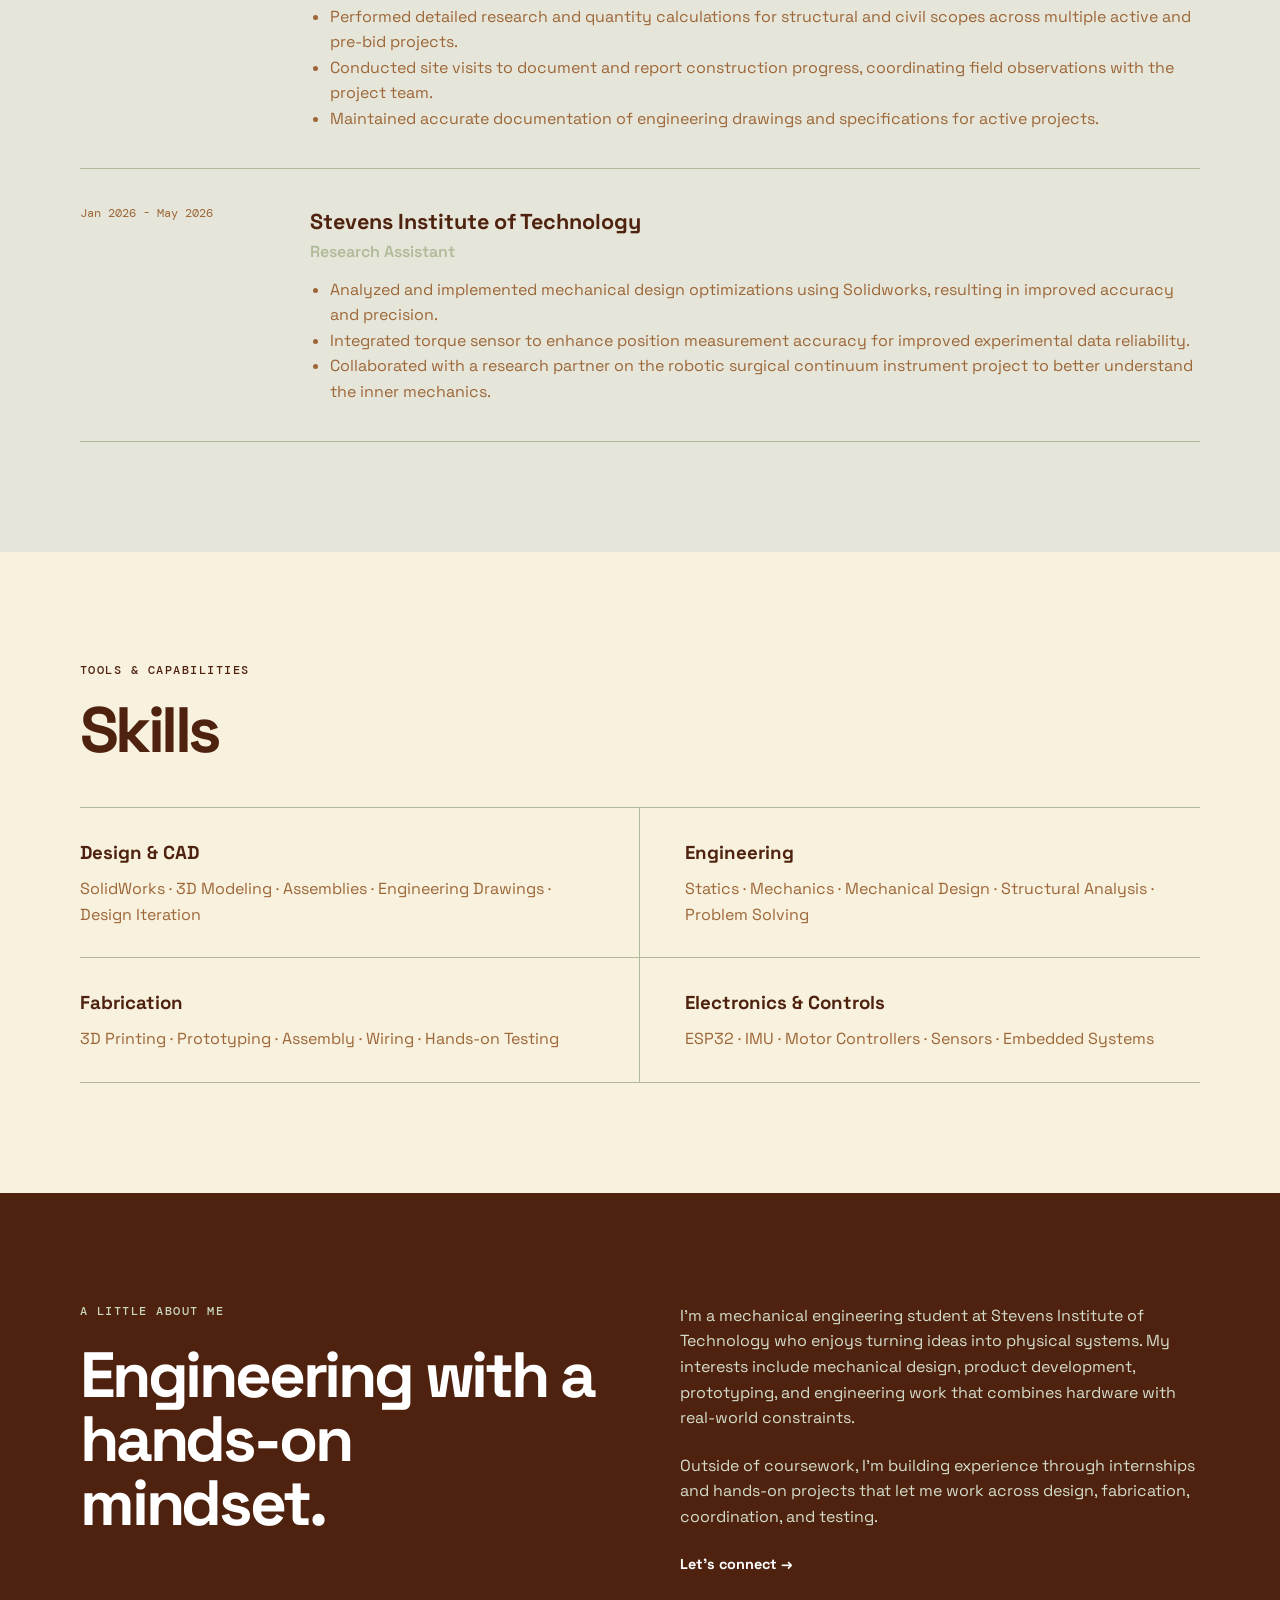
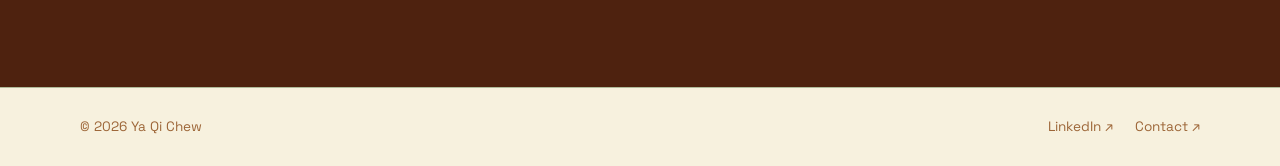
==== commit 9da1e974: "overall update" ====
--- a/index.html
+++ b/index.html
@@ -15,7 +15,7 @@
         <a href="projects.html">Projects</a>
         <a href="#experience">Experience</a>
         <a href="#about">About</a>
-        <a class="nav-resume" href="resume.pdf" target="_blank">Resume ↗</a>
+        <a class="nav-resume" href="Files/Ya_Qi_Chew_Resume.pdf" target="_blank">Resume ↗</a>
       </div>
       <button class="menu-button" aria-label="Open menu" aria-expanded="false" aria-controls="site-navigation">☰</button>
     </nav>
@@ -32,7 +32,7 @@
         </p>
         <div class="hero-actions">
           <a class="button primary" href="#projects">View my projects ↓</a>
-          <a class="button secondary" href="resume.pdf" target="_blank">View resume ↗</a>
+          <a class="button secondary" href="Files/Ya_Qi_Chew_Resume.pdf" target="_blank">View resume ↗</a>
         </div>
       </div>
       <div class="hero-photo">
@@ -58,14 +58,14 @@
             <img src="Pictures/smartpool/smartpool0.png" alt="Smart Pool Navigation System project">
           </div>
           <div class="project-content">
-            <p class="project-number">01</p>
+            <p class="project-number">Jan 2025 — May 2025</p>
             <h3>Smart Pool Navigation System</h3>
             <p>
               Designed and built an autonomous boat capable of navigating a pool using
               ArUco markers, IMU heading data, and an ESP32-based control system.
             </p>
-            <div class="tags">
-              <span>SolidWorks</span><span>3D Printing</span><span>ESP32</span><span>IMU</span>
+            <div>
+              <span class="tags">SolidWorks</span><span class="tags">3D Printing</span><span class="tags">ESP32</span><span class="tags">IMU</span>
             </div>
             <a class="text-link" href="projects/smart-pool.html">View project →</a>
           </div>
@@ -76,13 +76,13 @@
             <img src="Pictures/surgicalinstrument/fullinstrument.png" alt="Surgical Continuum Instrument project">
           </div>
           <div class="project-content">
-            <p class="project-number">02</p>
+            <p class="project-number">Jan 2025 — May 2025</p>
             <h3>Surgical Continuum Instrument</h3>
             <p>
-              Designed a surgical instrument concept around biomechanical principles, material selection, and precision manufacturing.
+              Minimally invasive surgical instrument concept developed around biomechanical principles, material selection, and precision manufacturing.
             </p>
-            <div class="tags">
-              <span>SolidWorks</span><span>Biomechanics</span><span>Design</span>
+            <div>
+              <span class="tags">SolidWorks</span><span class="tags">Biomechanics</span><span class="tags">Design</span>
             </div>
             <a class="text-link" href="projects/surgicalinstrument.html">View project →</a>
           </div>
@@ -93,11 +93,11 @@
             <img src="Pictures/iot/iotmainpic.png" alt="IoT Smart Watering System project">
           </div>
           <div class="project-content">
-            <p class="project-number">03</p>
+            <p class="project-number">Sep 2024 — Dec 2024</p>
             <h3>IoT Smart Watering System</h3>
-            <p>A space for the next engineering project, from early concept sketches through testing and refinement.</p>
-            <div class="tags">
-              <span>CAD</span><span>Fabrication</span><span>Testing</span>
+            <p>A wireless, sensor-based system for automated plant watering to reduce manual intervention and improve plant health.</p>
+            <div>
+              <span class="tags">CAD</span><span class="tags">Fabrication</span><span class="tags">Testing</span>
             </div>
             <a class="text-link" href="projects/iotsystem.html">View project →</a>
           </div>
--- a/styles.css
+++ b/styles.css
@@ -194,6 +194,7 @@
 .project-number { font-family: "DM Mono", monospace; font-size: .72rem; color: var(--accent); margin-bottom: 12px; }
 .project-content h3 { font-size: 1.7rem; line-height: 1.15; margin-bottom: 12px; letter-spacing: -.03em; }
 .project-content p { color: var(--muted); }
+.project-content > div { margin-top: 16px; margin-bottom: 16px; }
 .project-meta {
   display: flex;
   flex-wrap: nowrap;
@@ -211,13 +212,6 @@
 }
 
 .tags {
-  display: flex;
-  flex-wrap: wrap;
-  gap: 8px;
-  margin: 20px 0;
-}
-
-.tags span {
   display: inline-block;
   padding: 6px 12px;
   background: rgba(157, 102, 56, 0.12);
@@ -228,9 +222,10 @@
   color: var(--text);
   white-space: nowrap;
   transition: all .2s ease;
-}
-
-.tags span:hover {
+  margin-right: 8px;
+}
+
+.tags:hover {
   background: rgba(157, 102, 56, 0.2);
   border-color: var(--text);
   transform: translateY(-1px);
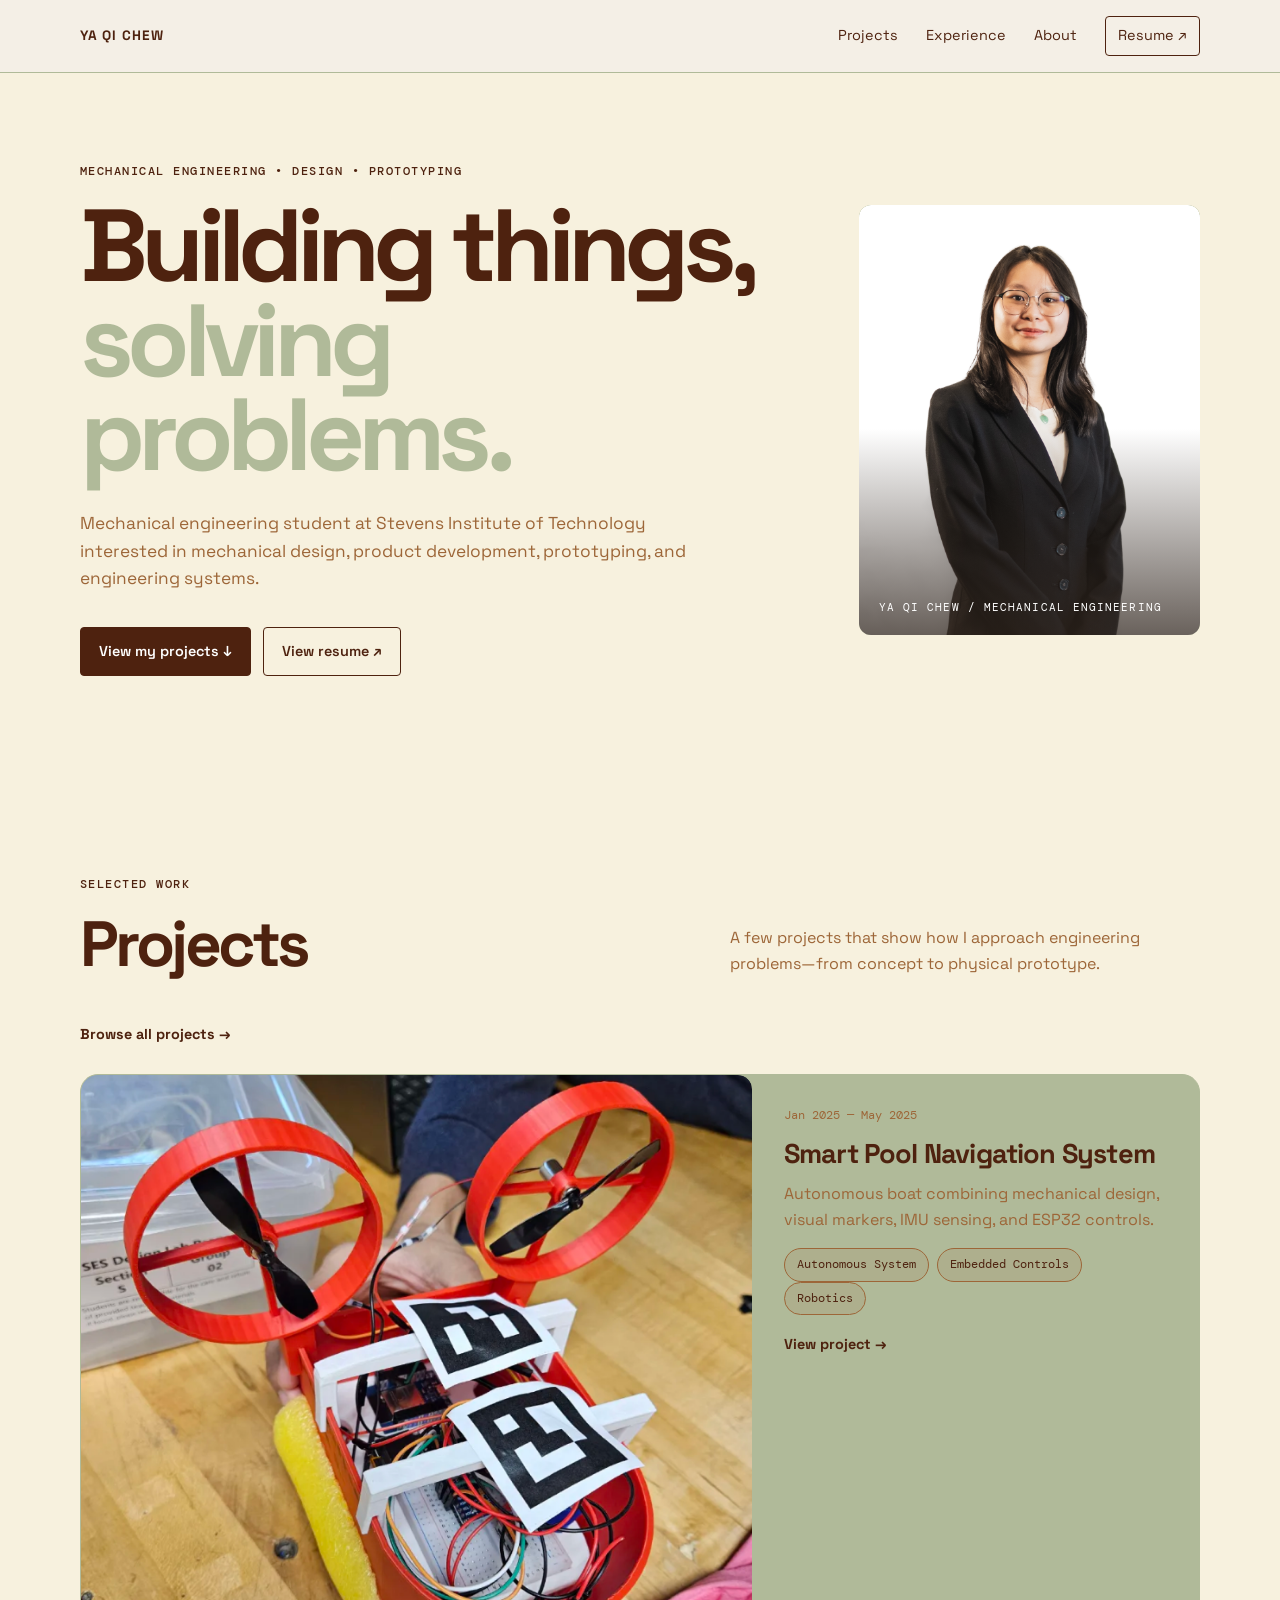
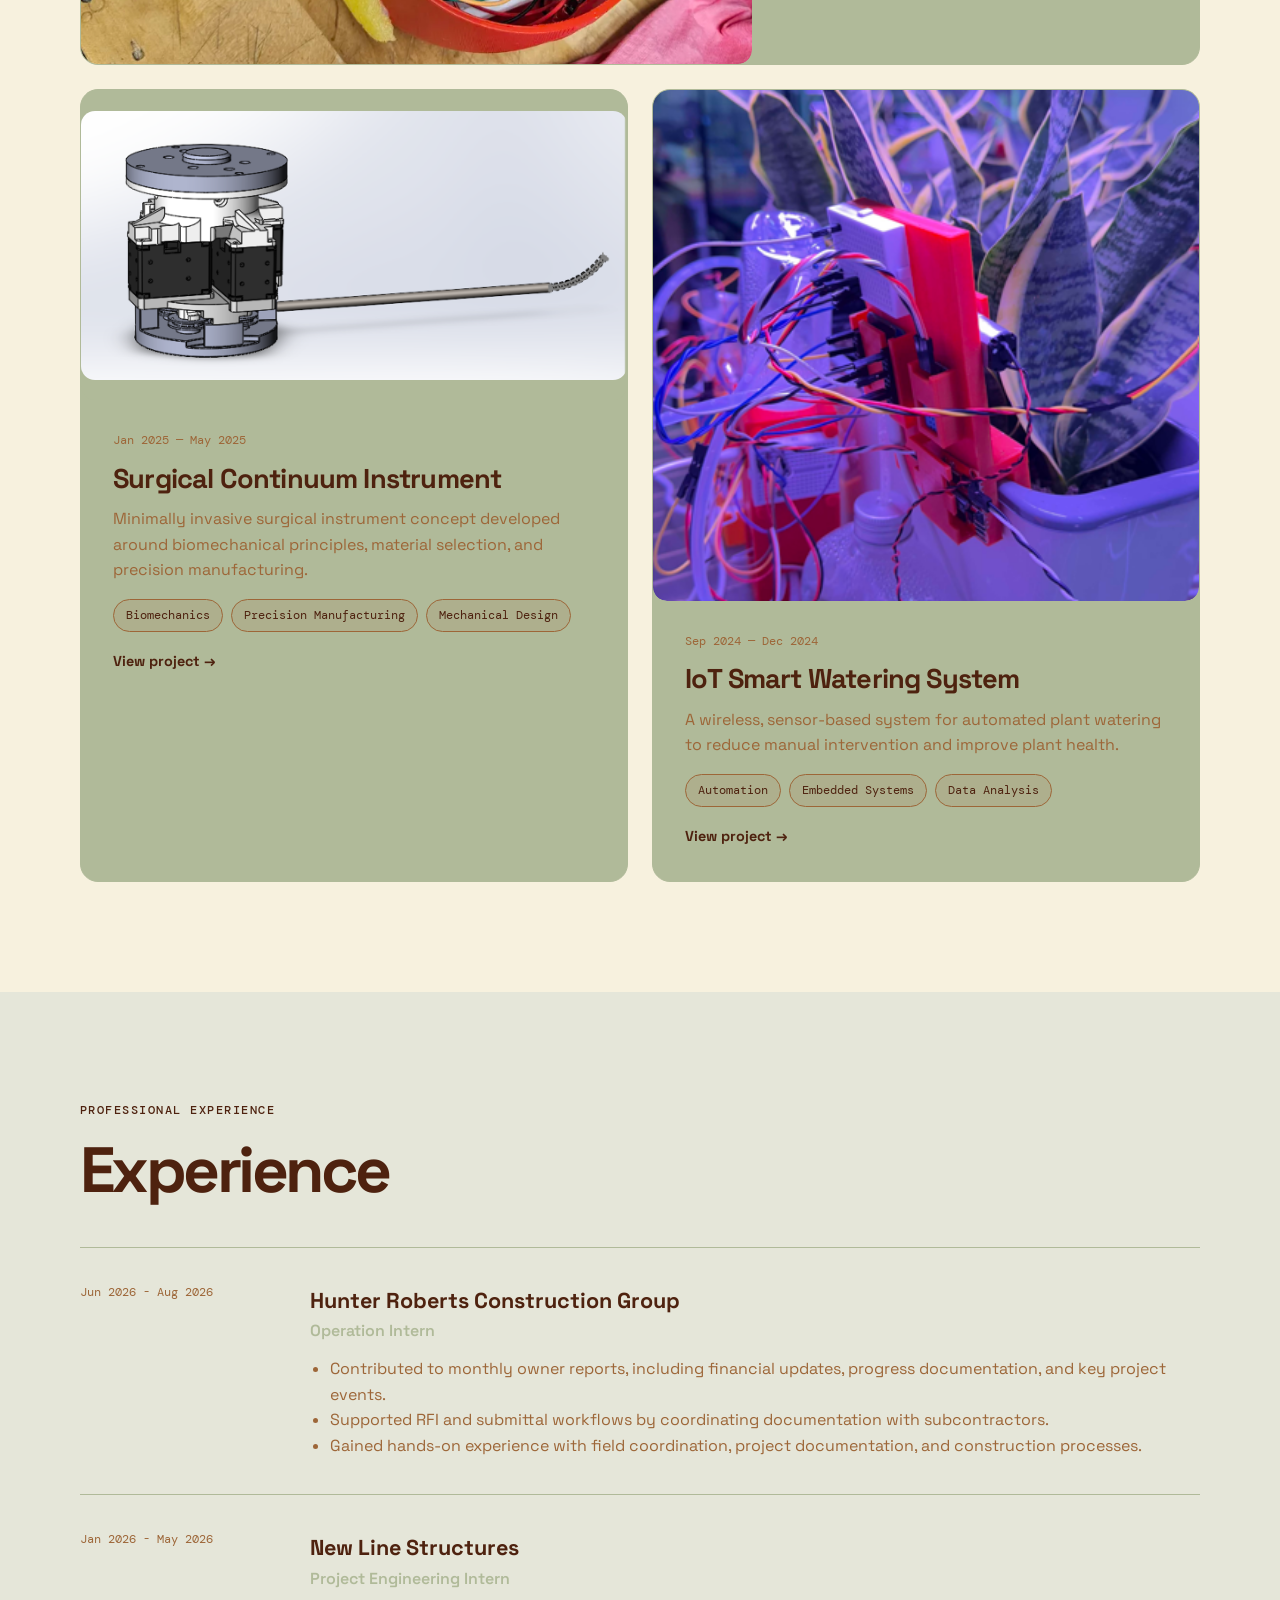
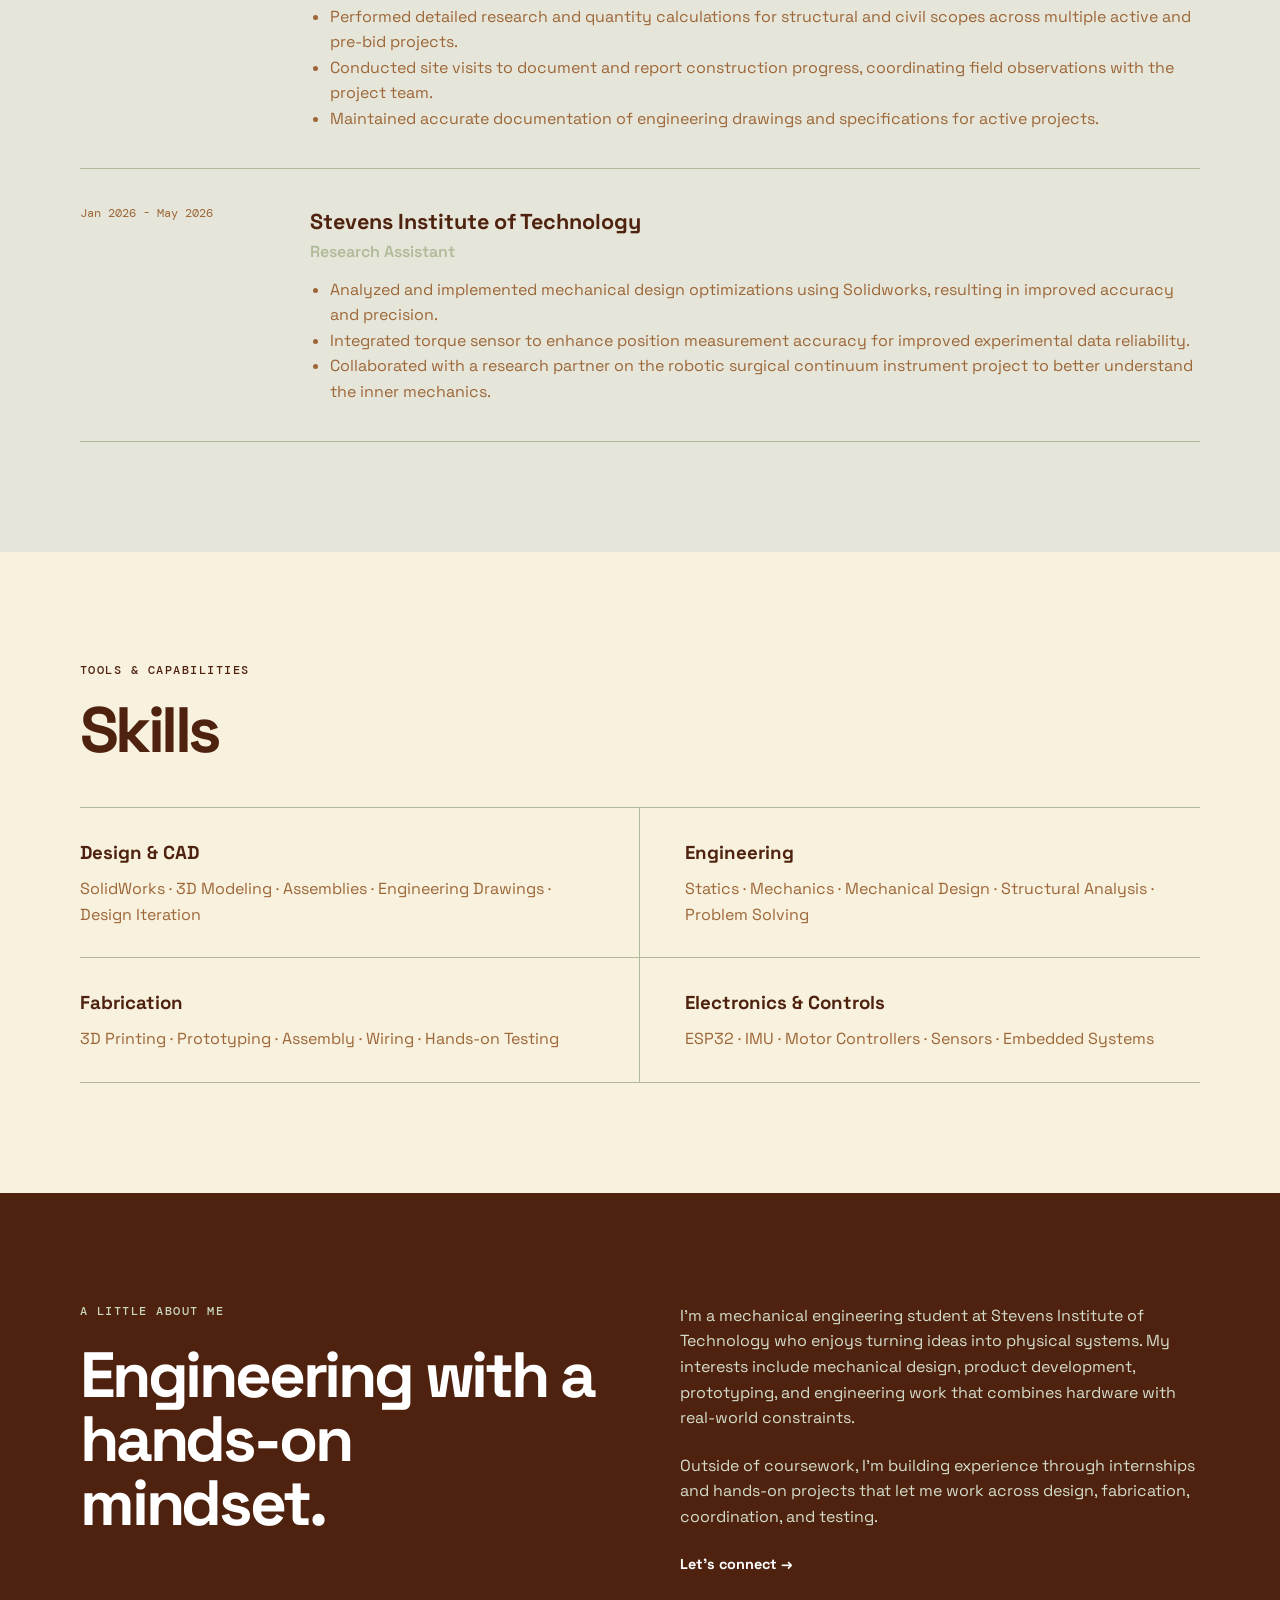
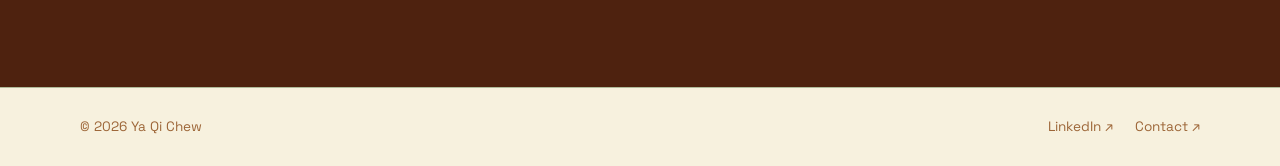
==== commit c498a5fb: "8/30" ====
--- a/index.html
+++ b/index.html
@@ -61,11 +61,10 @@
             <p class="project-number">Jan 2025 — May 2025</p>
             <h3>Smart Pool Navigation System</h3>
             <p>
-              Designed and built an autonomous boat capable of navigating a pool using
-              ArUco markers, IMU heading data, and an ESP32-based control system.
+              Autonomous boat combining mechanical design, visual markers, IMU sensing, and ESP32 controls.
             </p>
             <div>
-              <span class="tags">SolidWorks</span><span class="tags">3D Printing</span><span class="tags">ESP32</span><span class="tags">IMU</span>
+              <span class="tags">Autonomous System</span><span class="tags">Embedded Controls</span><span class="tags">Robotics</span>
             </div>
             <a class="text-link" href="projects/smart-pool.html">View project →</a>
           </div>
@@ -82,7 +81,7 @@
               Minimally invasive surgical instrument concept developed around biomechanical principles, material selection, and precision manufacturing.
             </p>
             <div>
-              <span class="tags">SolidWorks</span><span class="tags">Biomechanics</span><span class="tags">Design</span>
+              <span class="tags">Biomechanics</span><span class="tags">Precision Manufacturing</span><span class="tags">Mechanical Design</span>
             </div>
             <a class="text-link" href="projects/surgicalinstrument.html">View project →</a>
           </div>
@@ -97,7 +96,7 @@
             <h3>IoT Smart Watering System</h3>
             <p>A wireless, sensor-based system for automated plant watering to reduce manual intervention and improve plant health.</p>
             <div>
-              <span class="tags">CAD</span><span class="tags">Fabrication</span><span class="tags">Testing</span>
+              <span class="tags">Automation</span><span class="tags">Embedded Systems</span><span class="tags">Data Analysis</span>
             </div>
             <a class="text-link" href="projects/iotsystem.html">View project →</a>
           </div>
--- a/styles.css
+++ b/styles.css
@@ -143,6 +143,18 @@
 .project-photo img { display: block; width: 100%; height: auto; object-fit: contain; border: 0; border-radius: inherit; }
 .project-video { width: 100%; margin: 20px 0; border-radius: 12px; overflow: hidden; background: var(--text); color: var(--line); text-align: center; font: .72rem "DM Mono", monospace; letter-spacing: .08em; }
 .project-video video { display: block; width: 100%; height: auto; }
+.project-video .video-fallback {
+  display: flex;
+  align-items: center;
+  justify-content: center;
+  min-height: 80px;
+  padding: 18px 20px;
+  background: rgba(48, 37, 29, 0.06);
+  color: var(--muted);
+  font: .72rem "DM Mono", monospace;
+  letter-spacing: .08em;
+}
+.project-video .video-fallback a { color: var(--text); text-decoration: underline; }
 .project-carousel { position: relative; overflow: hidden; }
 .project-carousel::before, .project-carousel::after { content: ""; position: absolute; top: 0; bottom: 0; z-index: 1; width: 72px; pointer-events: none; }
 .project-carousel::before { left: 0; background: linear-gradient(90deg, rgba(48,37,29,.25), transparent); }
@@ -197,10 +209,10 @@
 .project-content > div { margin-top: 16px; margin-bottom: 16px; }
 .project-meta {
   display: flex;
-  flex-wrap: nowrap;
-  gap: 7px;
+  flex-wrap: wrap;
+  row-gap: 6px;
+  column-gap: 8px;
   margin: 22px 0;
-  overflow-x: auto;
 }
 
 .project-meta span {
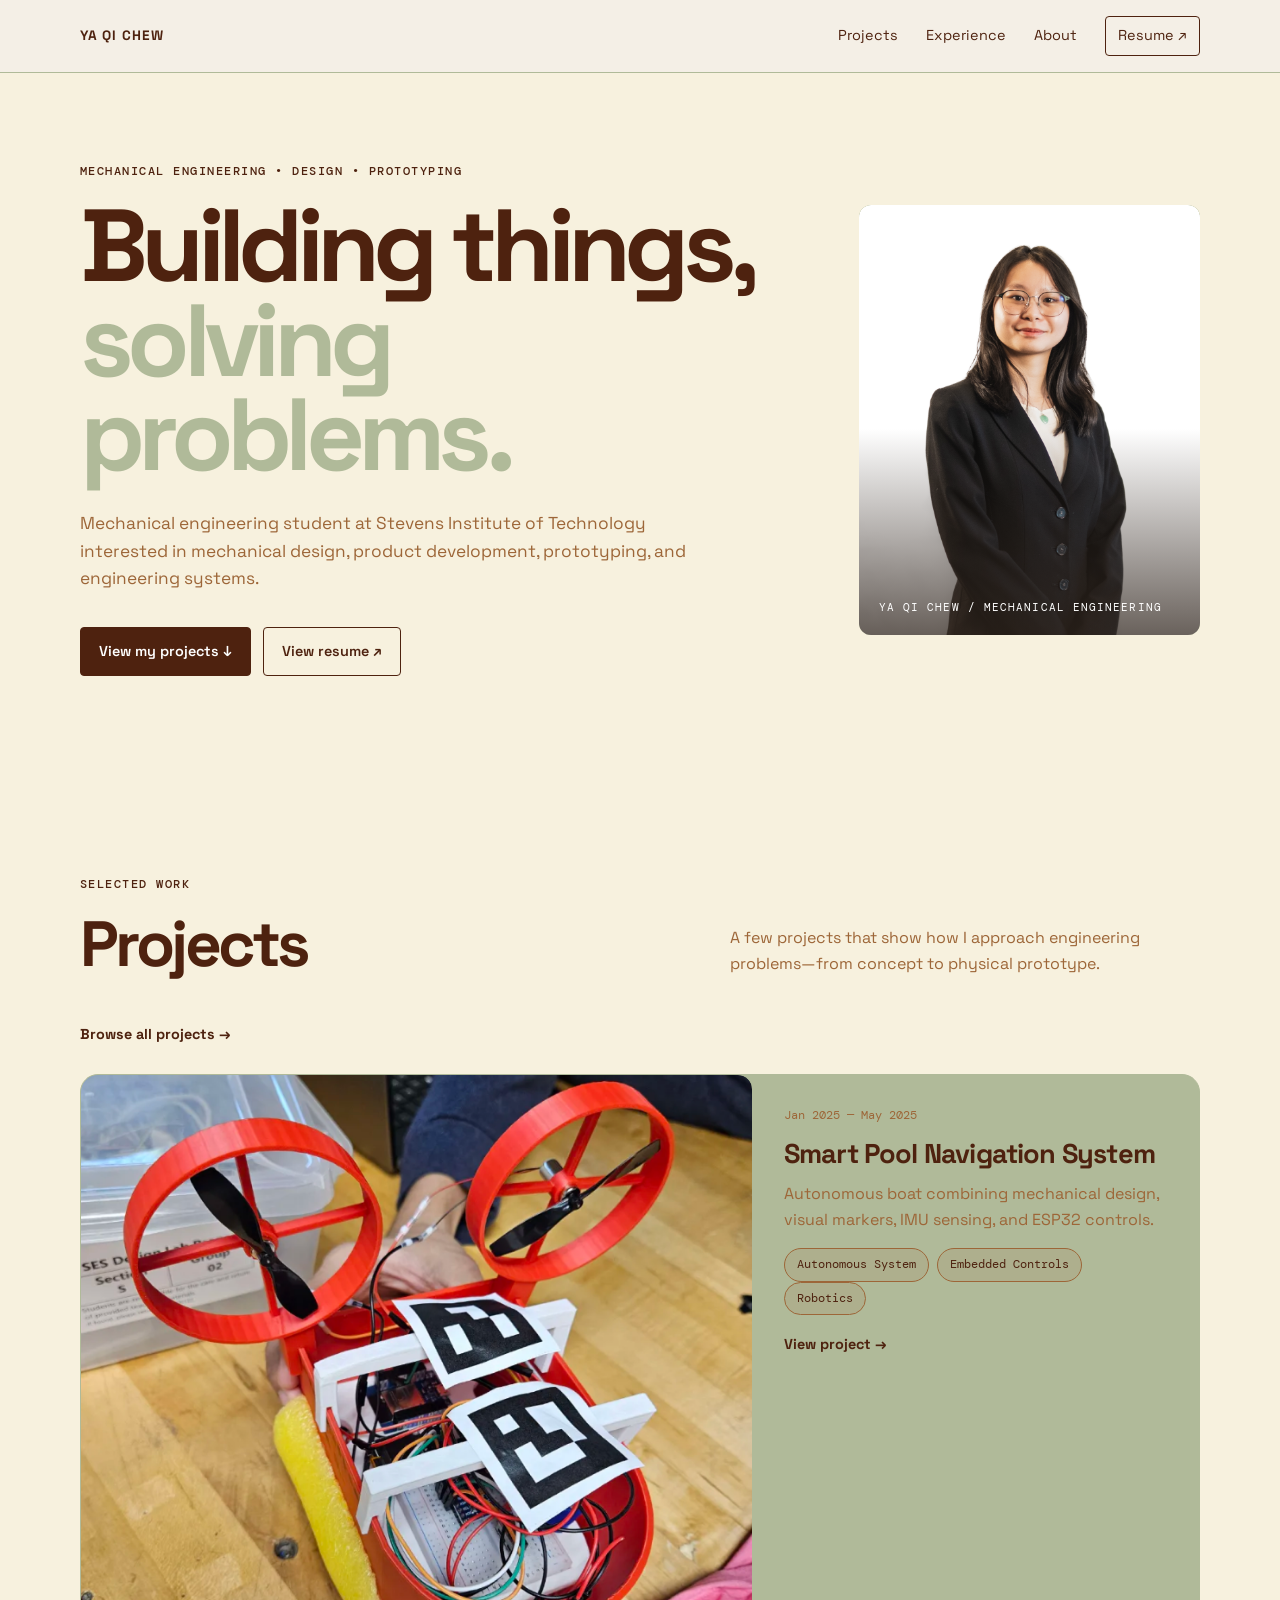
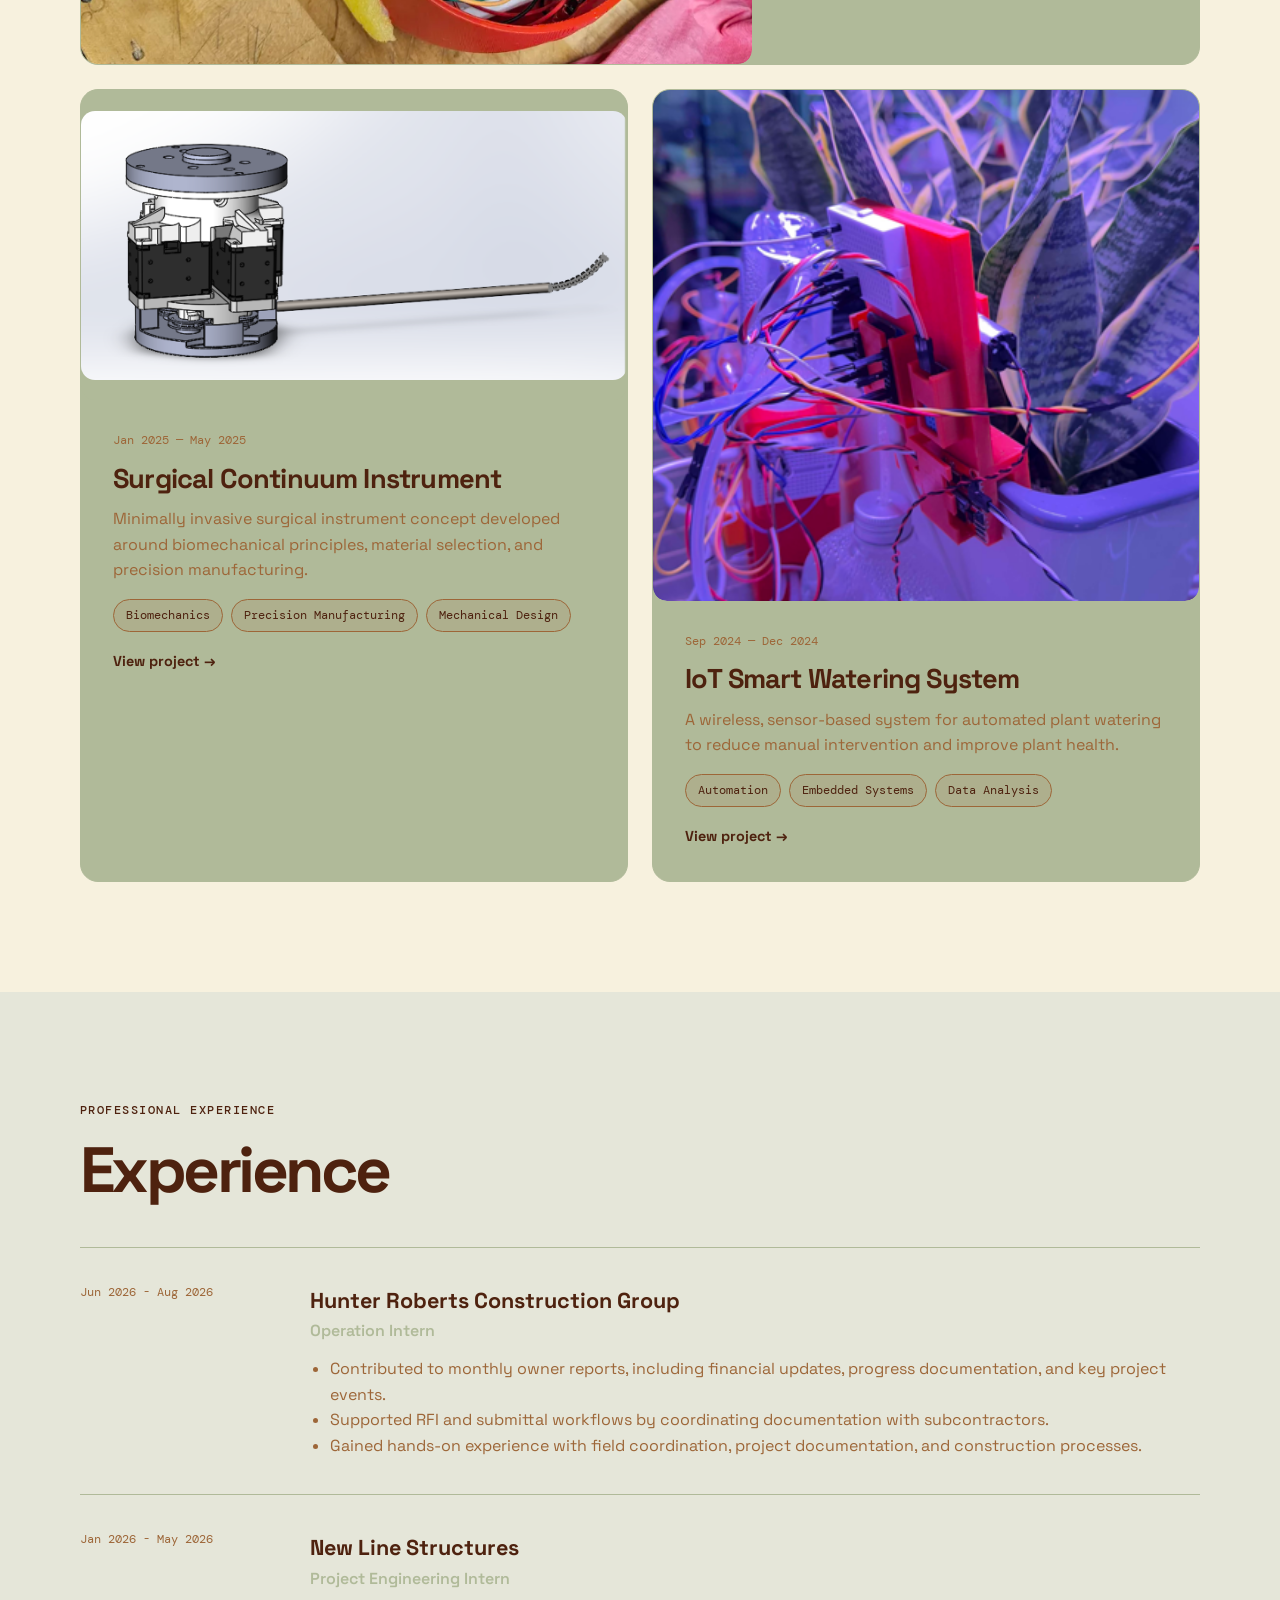
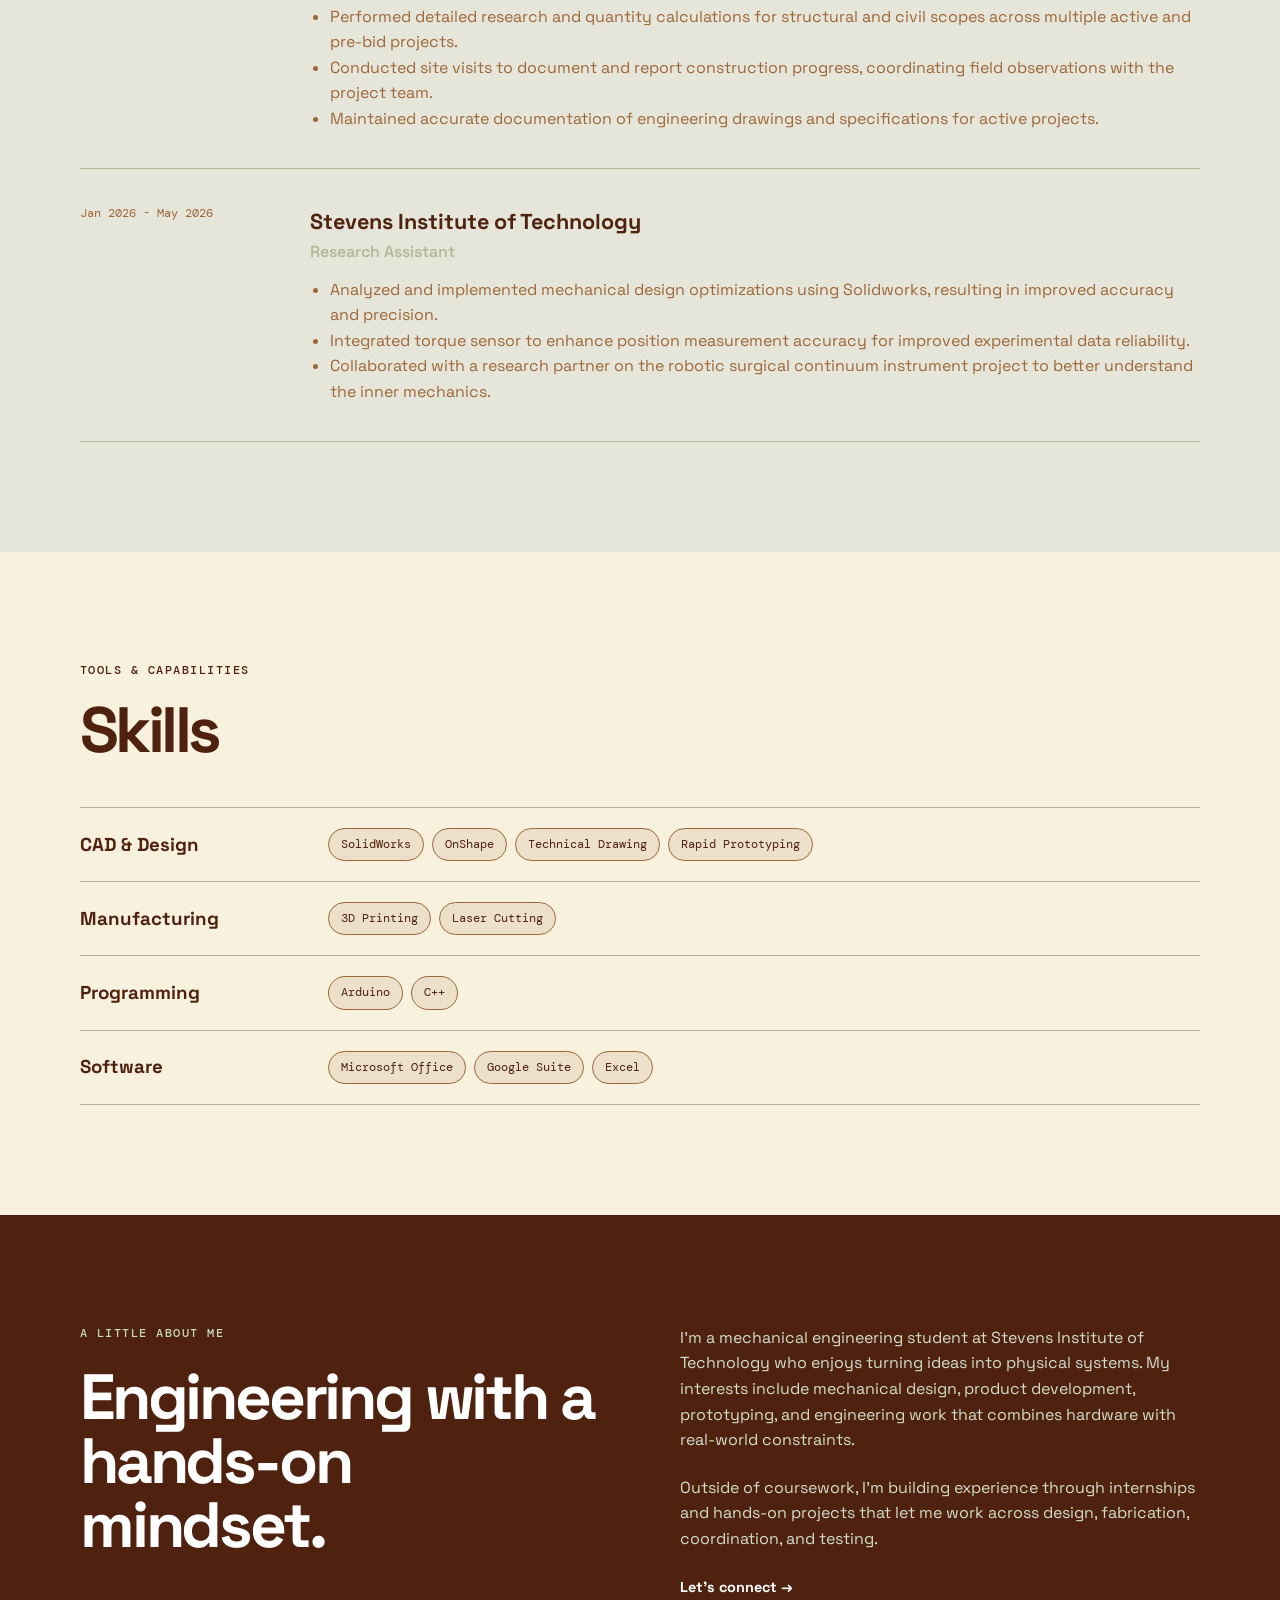
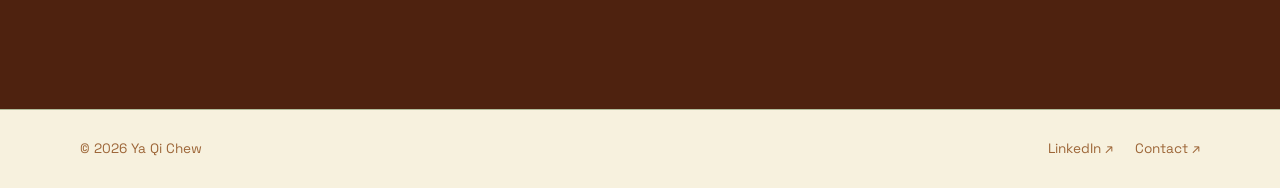
==== commit 5b66d059: "skills update" ====
--- a/index.html
+++ b/index.html
@@ -166,20 +166,35 @@
 
       <div class="skills-grid">
         <div class="skill-group">
-          <h3>Design & CAD</h3>
-          <p>SolidWorks · 3D Modeling · Assemblies · Engineering Drawings · Design Iteration</p>
-        </div>
-        <div class="skill-group">
-          <h3>Engineering</h3>
-          <p>Statics · Mechanics · Mechanical Design · Structural Analysis · Problem Solving</p>
-        </div>
-        <div class="skill-group">
-          <h3>Fabrication</h3>
-          <p>3D Printing · Prototyping · Assembly · Wiring · Hands-on Testing</p>
-        </div>
-        <div class="skill-group">
-          <h3>Electronics & Controls</h3>
-          <p>ESP32 · IMU · Motor Controllers · Sensors · Embedded Systems</p>
+          <h3>CAD & Design</h3>
+          <div class="skill-tags">
+            <span class="tags">SolidWorks</span>
+            <span class="tags">OnShape</span>
+            <span class="tags">Technical Drawing</span>
+            <span class="tags">Rapid Prototyping</span>
+          </div>
+        </div>
+        <div class="skill-group">
+          <h3>Manufacturing</h3>
+          <div class="skill-tags">
+            <span class="tags">3D Printing</span>
+            <span class="tags">Laser Cutting</span>
+          </div>
+        </div>
+        <div class="skill-group">
+          <h3>Programming</h3>
+          <div class="skill-tags">
+            <span class="tags">Arduino</span>
+            <span class="tags">C++</span>
+          </div>
+        </div>
+        <div class="skill-group">
+          <h3>Software</h3>
+          <div class="skill-tags">
+            <span class="tags">Microsoft Office</span>
+            <span class="tags">Google Suite</span>
+            <span class="tags">Excel</span>
+          </div>
         </div>
       </div>
     </section>
--- a/styles.css
+++ b/styles.css
@@ -269,12 +269,22 @@
 .role { color: var(--accent); font-weight: 600; margin-bottom: 12px; }
 .experience-item ul { padding-left: 20px; color: var(--muted); }
 
-.skills-grid { display: grid; grid-template-columns: repeat(2, 1fr); border-top: 1px solid var(--line); }
-.skill-group { padding: 30px 0; border-bottom: 1px solid var(--line); }
-.skill-group:nth-child(odd) { padding-right: 45px; border-right: 1px solid var(--line); }
-.skill-group:nth-child(even) { padding-left: 45px; }
-.skill-group h3 { margin-bottom: 8px; }
-.skill-group p { color: var(--muted); }
+.skills-grid {
+  display: flex;
+  flex-direction: column;
+  border-top: 1px solid var(--line);
+}
+.skill-group {
+  display: grid;
+  grid-template-columns: minmax(160px, 220px) 1fr;
+  gap: 18px 28px;
+  align-items: center;
+  padding: 20px 0;
+  border-bottom: 1px solid var(--line);
+}
+.skill-group h3 { margin: 0; }
+.skill-tags { display: flex; flex-wrap: wrap; gap: 8px; }
+.skill-tags .tags { margin-right: 0; }
 
 .about-section { background: var(--text); color: white; }
 .about-grid { display: grid; grid-template-columns: 1fr 1fr; gap: 80px; }
